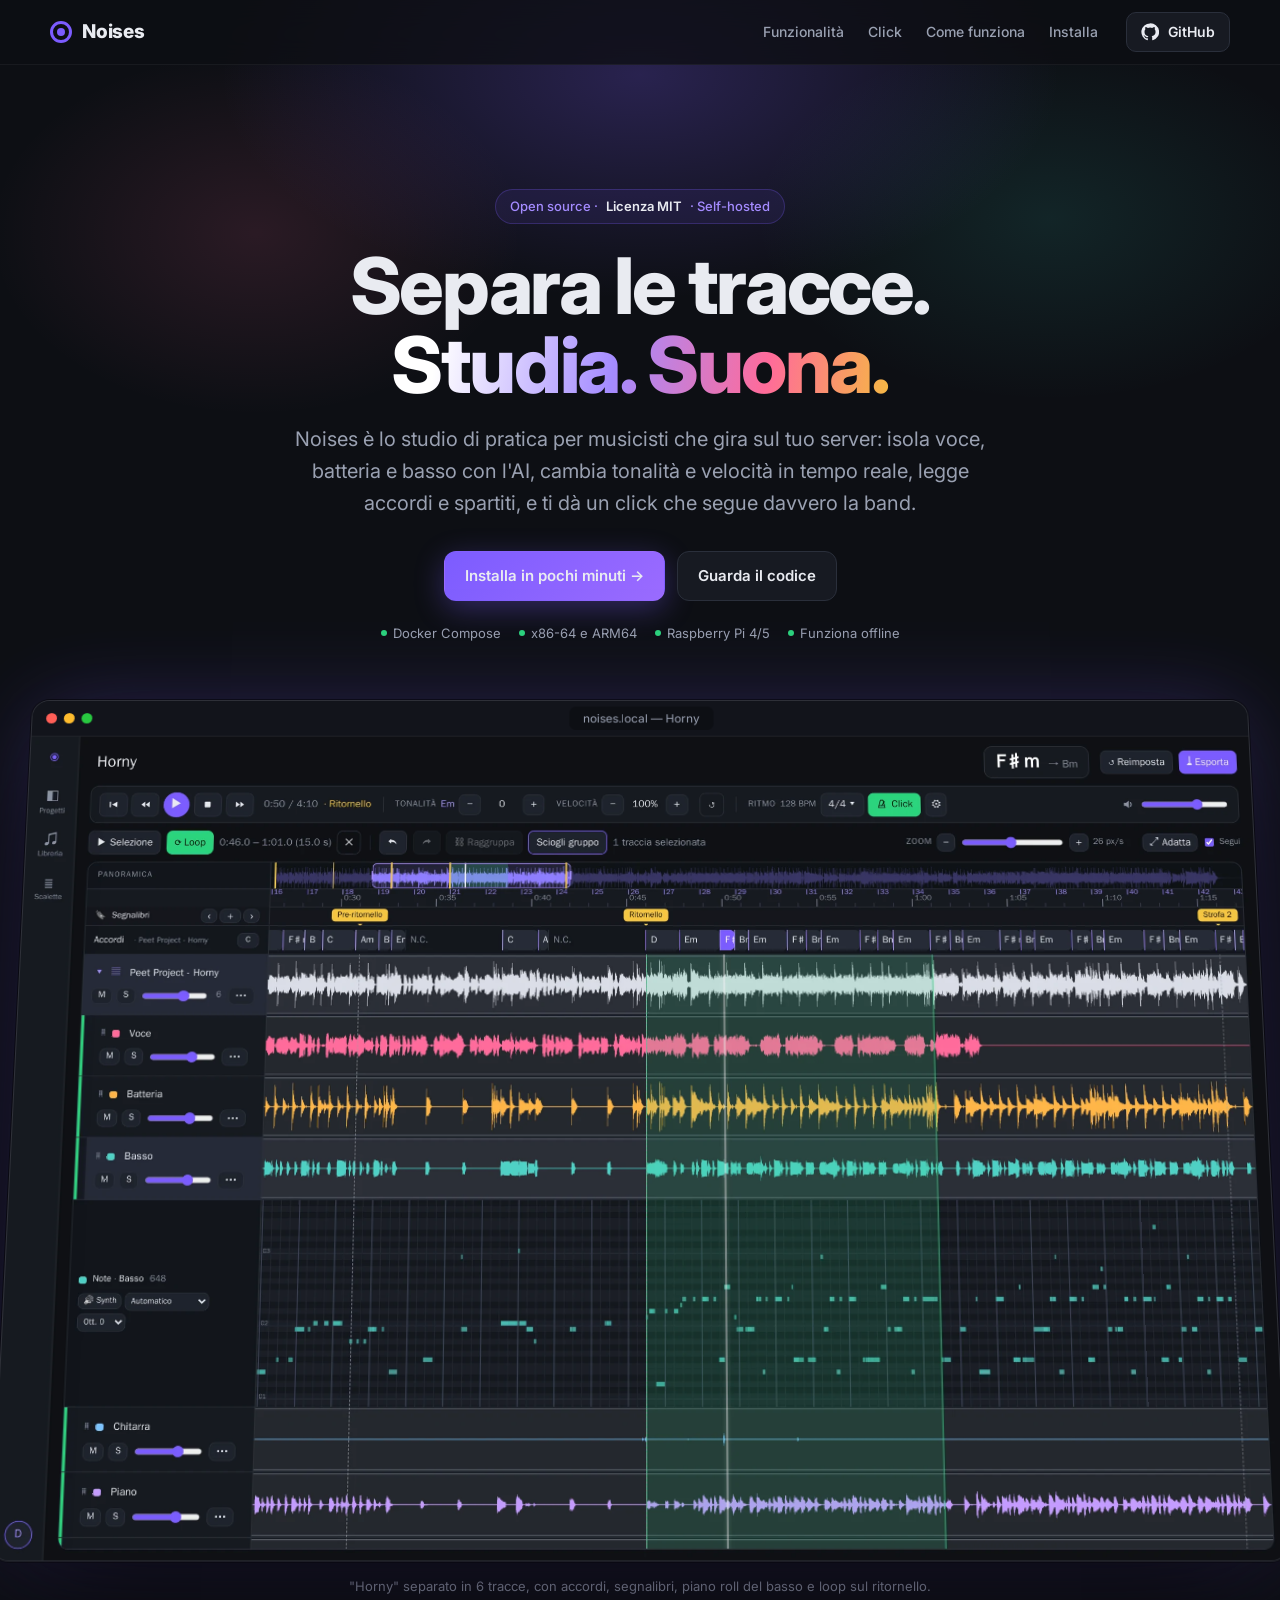
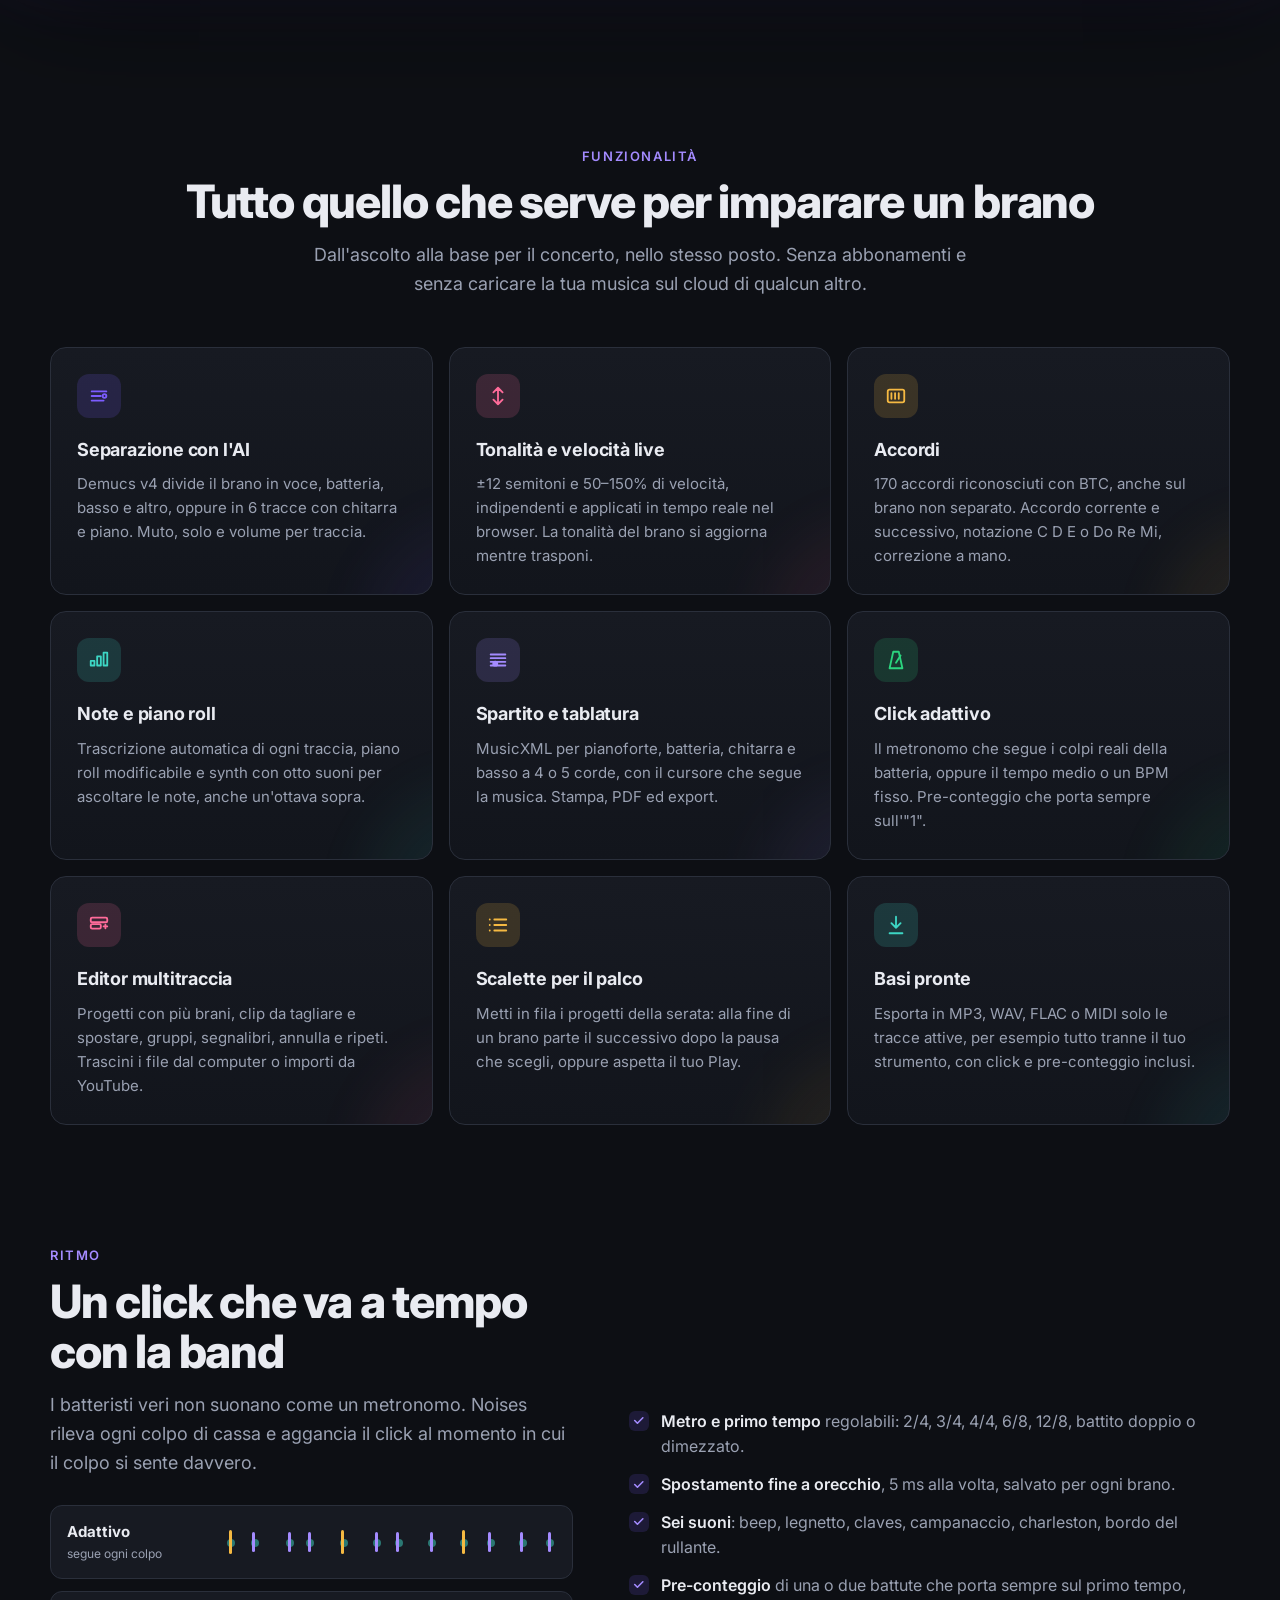
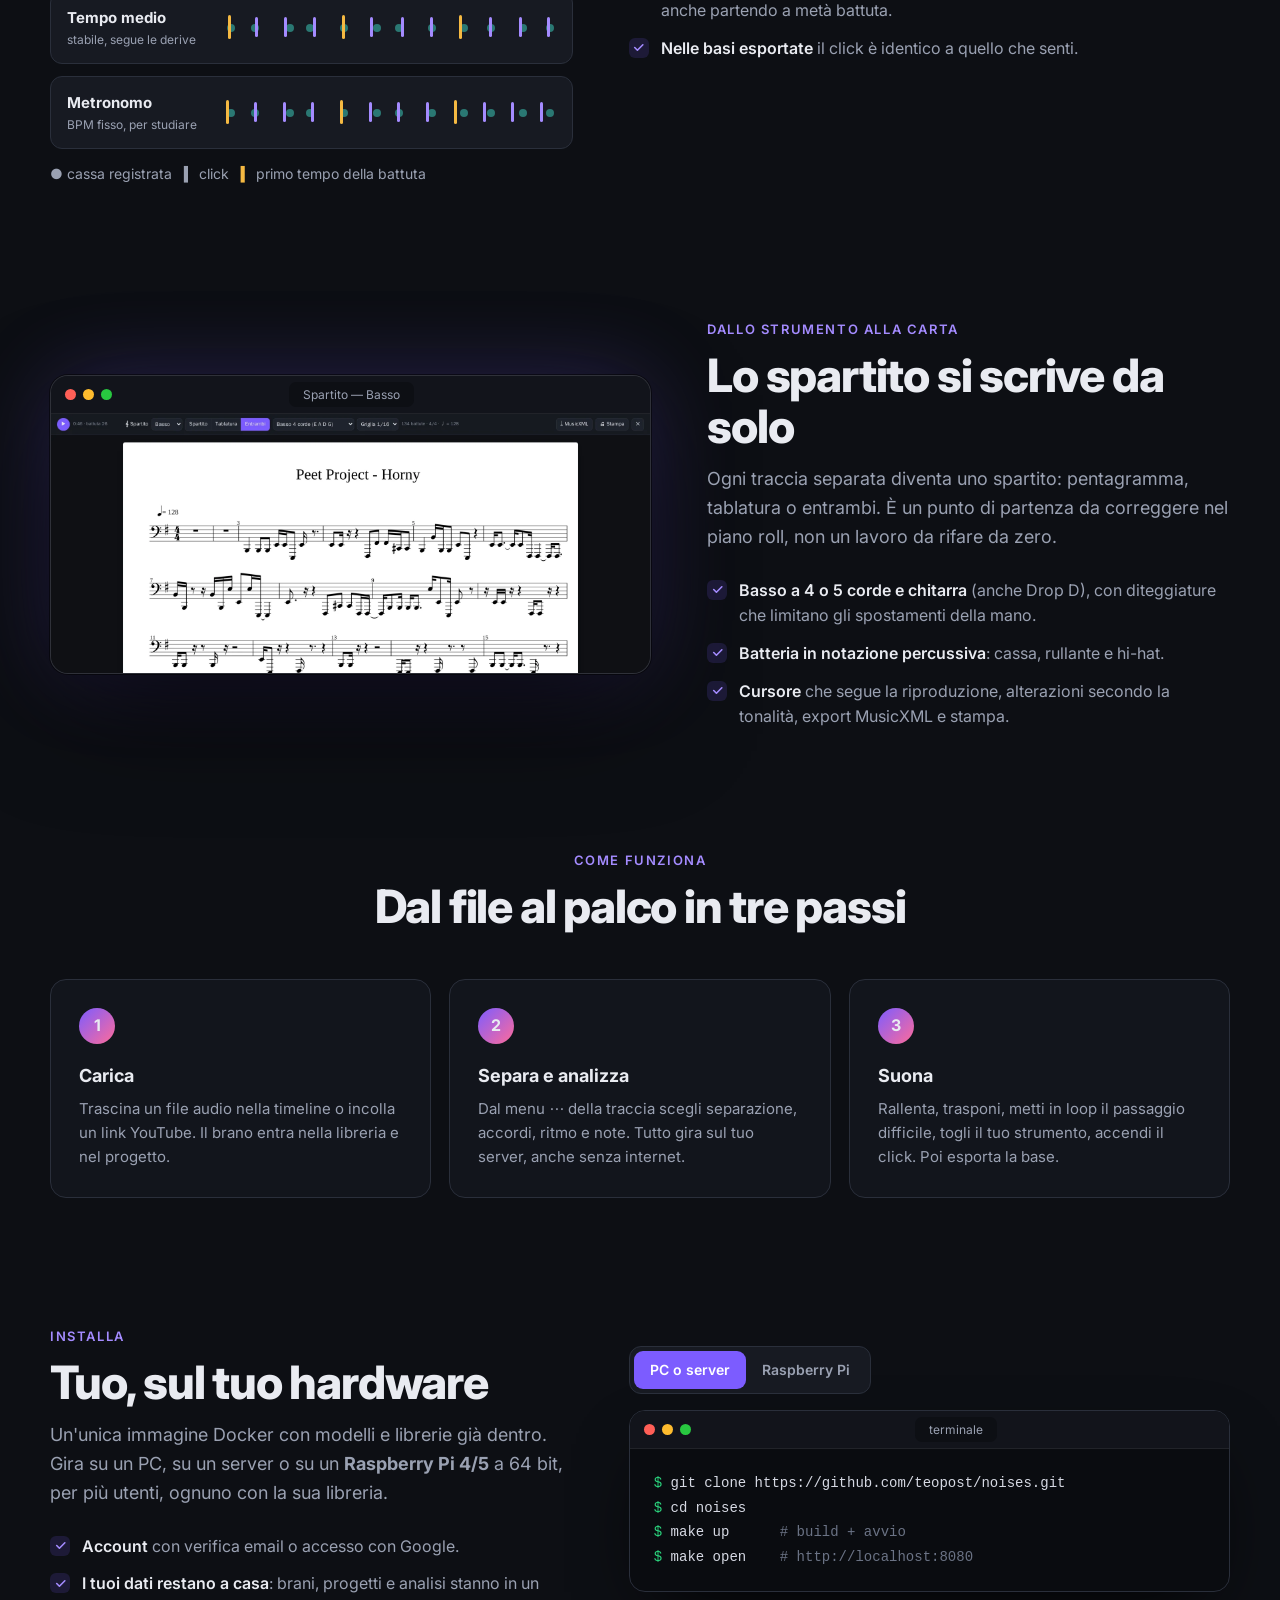
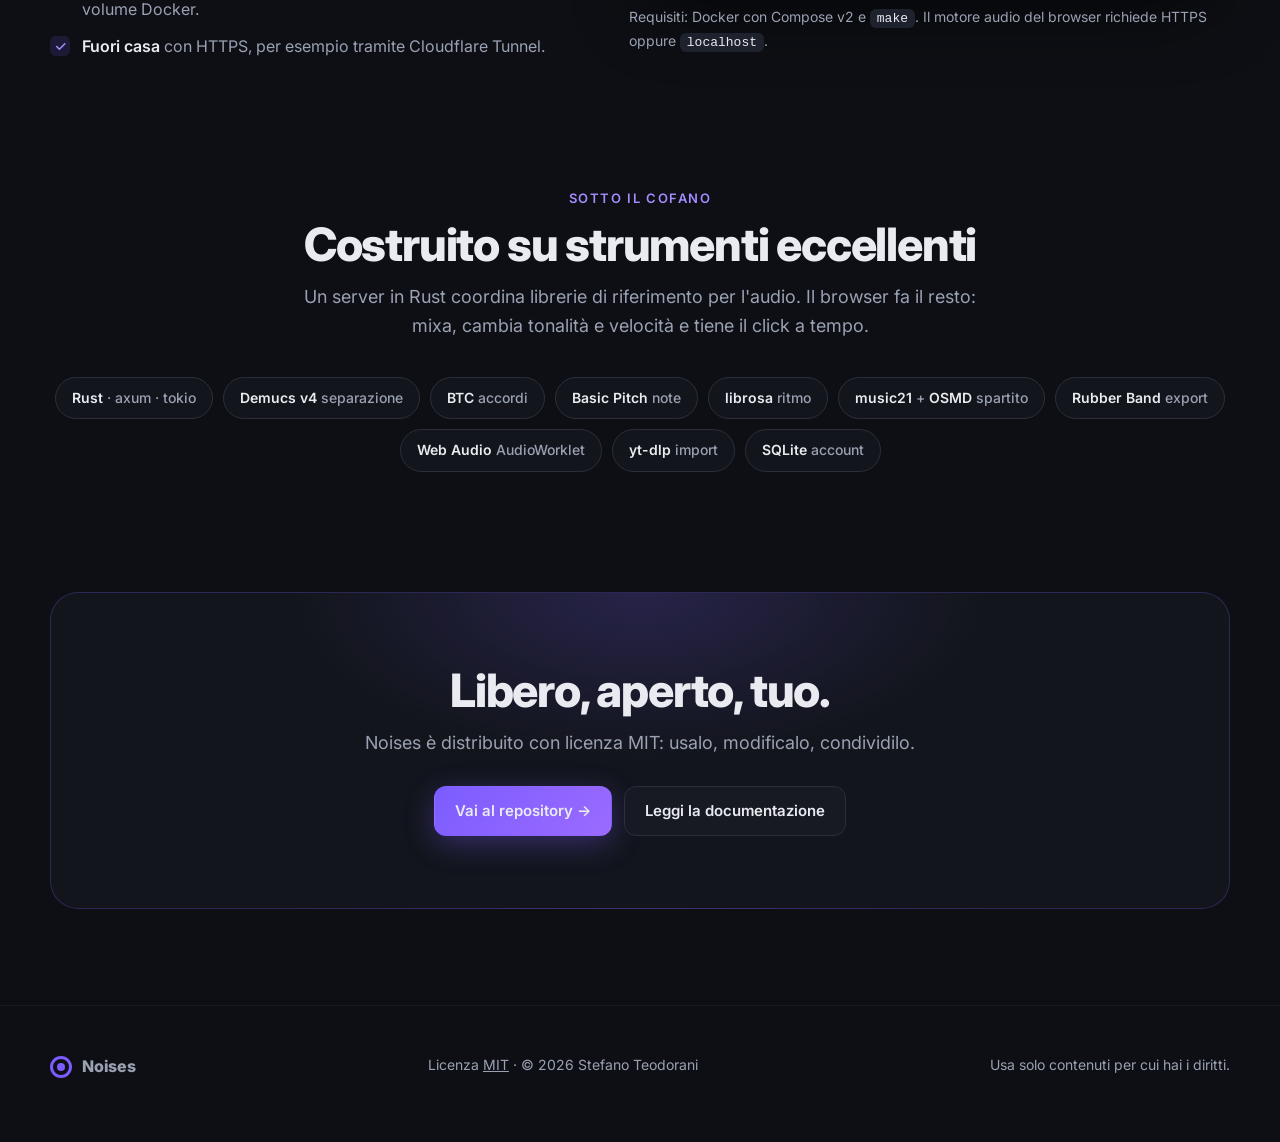
==== docs/index.html @ c7a24836 "Landing page su GitHub Pages e licenza MIT - docs/index.html: pagina di presentazione (screenshot di" ====
<!doctype html>
<html lang="it">
<head>
<meta charset="utf-8">
<meta name="viewport" content="width=device-width, initial-scale=1">
<title>Noises — separa le tracce, studia e suona</title>
<meta name="description" content="Noises è una web app open source e self-hosted per musicisti: separazione delle tracce con l'AI, tonalità e velocità in tempo reale, accordi, spartito, tablatura, click adattivo e basi. Licenza MIT.">
<meta property="og:type" content="website">
<meta property="og:title" content="Noises — separa le tracce, studia e suona">
<meta property="og:description" content="Separazione AI, accordi, spartito, click adattivo e basi. Self-hosted, open source (MIT), gira anche su Raspberry Pi.">
<meta property="og:image" content="https://teopost.github.io/noises/assets/og.jpg">
<meta property="og:url" content="https://teopost.github.io/noises/">
<meta name="twitter:card" content="summary_large_image">
<meta name="theme-color" content="#0d0f14">
<link rel="icon" href="data:image/svg+xml,%3Csvg xmlns='http://www.w3.org/2000/svg' viewBox='0 0 32 32'%3E%3Ccircle cx='16' cy='16' r='14' fill='none' stroke='%237c5cff' stroke-width='3'/%3E%3Ccircle cx='16' cy='16' r='7' fill='%237c5cff'/%3E%3C/svg%3E">
<link rel="preconnect" href="https://fonts.googleapis.com">
<link rel="preconnect" href="https://fonts.gstatic.com" crossorigin>
<link href="https://fonts.googleapis.com/css2?family=Inter:wght@400;500;600;700;800&display=swap" rel="stylesheet">
<style>
  :root {
    --bg: #0d0f14;
    --bg-2: #12151c;
    --panel: #171a22;
    --panel-2: #1e222c;
    --border: #2a2f3b;
    --text: #e9ebf1;
    --muted: #9aa1b2;
    --accent: #7c5cff;
    --accent-2: #a48bff;
    --pink: #ff6b9a;
    --amber: #f5b942;
    --teal: #3dd6c4;
    --green: #2bd47d;
    --radius: 16px;
    --max: 1180px;
  }
  * { box-sizing: border-box; }
  html { scroll-behavior: smooth; }
  body {
    margin: 0; background: var(--bg); color: var(--text);
    font: 16px/1.6 Inter, system-ui, -apple-system, "Segoe UI", Roboto, sans-serif;
    -webkit-font-smoothing: antialiased; overflow-x: hidden;
  }
  a { color: inherit; }
  img { max-width: 100%; height: auto; display: block; }
  .wrap { width: min(var(--max), 100% - 32px); margin: 0 auto; }
  @media (prefers-reduced-motion: reduce) { *, *::before, *::after { animation: none !important; transition: none !important; } html { scroll-behavior: auto; } }

  /* ---------- barra superiore ---------- */
  .nav {
    position: sticky; top: 0; z-index: 20; backdrop-filter: blur(14px); -webkit-backdrop-filter: blur(14px);
    background: color-mix(in srgb, var(--bg) 78%, transparent); border-bottom: 1px solid #ffffff0d;
  }
  .nav .wrap { display: flex; align-items: center; gap: 28px; height: 64px; }
  .brand { display: flex; align-items: center; gap: 10px; font-weight: 800; font-size: 19px; text-decoration: none; letter-spacing: -.2px; }
  .logo { width: 22px; height: 22px; border-radius: 50%; border: 3px solid var(--accent); display: grid; place-items: center; }
  .logo::after { content: ''; width: 8px; height: 8px; border-radius: 50%; background: var(--accent); }
  .nav-links { display: flex; gap: 24px; margin-left: auto; }
  .nav-links a { color: var(--muted); text-decoration: none; font-size: 14px; font-weight: 500; }
  .nav-links a:hover { color: var(--text); }
  .btn {
    display: inline-flex; align-items: center; gap: 9px; padding: 12px 20px; border-radius: 12px; font-weight: 600; font-size: 15px;
    text-decoration: none; border: 1px solid var(--border); background: var(--panel); color: var(--text); transition: transform .15s, border-color .15s, background .15s;
  }
  .btn:hover { transform: translateY(-1px); border-color: #3b4252; }
  .btn.primary { background: linear-gradient(135deg, var(--accent), #9b6bff); border-color: transparent; box-shadow: 0 8px 30px #7c5cff55; }
  .btn.primary:hover { box-shadow: 0 10px 36px #7c5cff77; }
  .btn.small { padding: 8px 14px; font-size: 14px; border-radius: 10px; }
  .btn svg { width: 18px; height: 18px; fill: currentColor; }
  @media (max-width: 760px) { .nav-links { display: none; } .nav .btn.small { margin-left: auto; } }

  /* ---------- hero ---------- */
  .hero { position: relative; padding: 84px 0 40px; text-align: center; isolation: isolate; }
  .hero::before {
    content: ''; position: absolute; inset: -120px 0 auto; height: 720px; z-index: -1;
    background:
      radial-gradient(600px 320px at 50% 18%, #7c5cff40, transparent 70%),
      radial-gradient(380px 260px at 20% 40%, #ff6b9a1f, transparent 70%),
      radial-gradient(420px 260px at 82% 38%, #3dd6c41c, transparent 70%);
  }
  .pill {
    display: inline-flex; align-items: center; gap: 8px; padding: 6px 14px; border-radius: 999px; font-size: 13px; font-weight: 500;
    color: var(--accent-2); background: #7c5cff17; border: 1px solid #7c5cff40;
  }
  .pill b { color: var(--text); font-weight: 600; }
  h1 {
    font-size: clamp(40px, 7vw, 78px); line-height: 1.02; letter-spacing: -2.4px; font-weight: 800; margin: 22px auto 18px; max-width: 900px;
  }
  .grad { background: linear-gradient(100deg, #fff 10%, var(--accent-2) 45%, var(--pink) 75%, var(--amber)); -webkit-background-clip: text; background-clip: text; color: transparent; }
  .lead { color: var(--muted); font-size: clamp(17px, 2.2vw, 20px); max-width: 720px; margin: 0 auto 32px; }
  .cta { display: flex; gap: 12px; justify-content: center; flex-wrap: wrap; }
  .meta { margin-top: 22px; display: flex; gap: 18px; justify-content: center; flex-wrap: wrap; color: var(--muted); font-size: 13px; }
  .meta span { display: inline-flex; align-items: center; gap: 6px; }
  .meta span::before { content: ''; width: 6px; height: 6px; border-radius: 50%; background: var(--green); }

  /* onde animate decorative */
  .bars { display: flex; justify-content: center; align-items: center; gap: 4px; height: 34px; margin: 0 auto 6px; }
  .bars i { width: 4px; border-radius: 3px; background: linear-gradient(var(--accent-2), var(--pink)); animation: eq 1.2s ease-in-out infinite; opacity: .85; }
  @keyframes eq { 0%, 100% { height: 6px; } 50% { height: 30px; } }

  /* ---------- screenshot ---------- */
  .shot { margin: 56px auto 0; width: min(1240px, 100% - 32px); perspective: 1800px; }
  .frame {
    border-radius: 18px; overflow: hidden; border: 1px solid #ffffff1a; background: var(--panel);
    box-shadow: 0 40px 120px -20px #000c, 0 0 0 1px #00000080, 0 0 90px -10px #7c5cff55;
    transform: rotateX(8deg) scale(.98); transform-origin: 50% 0; transition: transform .8s cubic-bezier(.2,.7,.2,1);
  }
  .frame.flat { transform: none; }
  @media (max-width: 760px) { .frame { transform: none; } .shot { margin-top: 40px; } }
  .frame-bar { display: flex; align-items: center; gap: 7px; height: 38px; padding: 0 14px; background: #12141b; border-bottom: 1px solid #ffffff10; }
  .frame-bar i { width: 11px; height: 11px; border-radius: 50%; background: #3a3f4c; }
  .frame-bar i:nth-child(1) { background: #ff5f57; } .frame-bar i:nth-child(2) { background: #febc2e; } .frame-bar i:nth-child(3) { background: #28c840; }
  .frame-bar span { margin: 0 auto; font-size: 12px; color: var(--muted); background: #0d0f14; padding: 3px 14px; border-radius: 7px; transform: translateX(-26px); }
  .caption { text-align: center; color: var(--muted); font-size: 13px; margin-top: 16px; }

  /* ---------- sezioni ---------- */
  section { padding: 96px 0; }
  .kicker { color: var(--accent-2); font-weight: 600; font-size: 13px; letter-spacing: 1.6px; text-transform: uppercase; }
  h2 { font-size: clamp(30px, 4.4vw, 46px); line-height: 1.1; letter-spacing: -1.2px; margin: 10px 0 14px; font-weight: 800; }
  .sub { color: var(--muted); font-size: 18px; max-width: 680px; margin: 0; }
  .center { text-align: center; } .center .sub { margin: 0 auto; }

  .grid { display: grid; grid-template-columns: repeat(3, 1fr); gap: 16px; margin-top: 48px; }
  @media (max-width: 980px) { .grid { grid-template-columns: repeat(2, 1fr); } }
  @media (max-width: 620px) { .grid { grid-template-columns: 1fr; } }
  .card {
    position: relative; padding: 26px; border-radius: var(--radius); background: linear-gradient(180deg, var(--panel), var(--bg-2));
    border: 1px solid var(--border); overflow: hidden; transition: border-color .2s, transform .2s;
  }
  .card:hover { border-color: #7c5cff66; transform: translateY(-2px); }
  .card::after { content: ''; position: absolute; inset: auto -40% -60% auto; width: 220px; height: 220px; border-radius: 50%; background: var(--glow, #7c5cff); opacity: .07; filter: blur(30px); }
  .ico { width: 44px; height: 44px; border-radius: 12px; display: grid; place-items: center; margin-bottom: 18px; background: color-mix(in srgb, var(--glow, #7c5cff) 16%, transparent); color: var(--glow, var(--accent-2)); }
  .ico svg { width: 22px; height: 22px; fill: none; stroke: currentColor; stroke-width: 2; stroke-linecap: round; stroke-linejoin: round; }
  .card h3 { margin: 0 0 8px; font-size: 18px; letter-spacing: -.2px; }
  .card p { margin: 0; color: var(--muted); font-size: 15px; }

  /* blocchi affiancati */
  .split { display: grid; grid-template-columns: 1fr 1.15fr; gap: 56px; align-items: center; }
  .split.rev { grid-template-columns: 1.15fr 1fr; }
  .split.rev .media { order: -1; }
  @media (max-width: 900px) { .split, .split.rev { grid-template-columns: 1fr; gap: 32px; } .split.rev .media { order: 0; } }
  .split > *, .grid > *, .steps > * { min-width: 0; } /* il terminale scorre al suo interno, non allarga la pagina */
  @media (max-width: 520px) { .frame-bar span { display: none; } }
  .ticks { list-style: none; padding: 0; margin: 26px 0 0; display: grid; gap: 12px; }
  .ticks li { display: flex; gap: 12px; color: var(--muted); }
  .ticks li::before { content: ''; flex: none; width: 20px; height: 20px; margin-top: 2px; border-radius: 6px; background: #7c5cff26 url("data:image/svg+xml,%3Csvg xmlns='http://www.w3.org/2000/svg' viewBox='0 0 24 24' fill='none' stroke='%23a48bff' stroke-width='3' stroke-linecap='round' stroke-linejoin='round'%3E%3Cpath d='M5 12l5 5L20 7'/%3E%3C/svg%3E") center/13px no-repeat; }
  .ticks b { color: var(--text); font-weight: 600; }
  .media .frame { transform: none; }

  /* demo del click */
  .click-modes { display: grid; gap: 12px; margin-top: 28px; }
  .mode { display: grid; grid-template-columns: 130px 1fr; align-items: center; gap: 16px; padding: 14px 16px; border-radius: 12px; background: var(--panel); border: 1px solid var(--border); }
  .mode strong { font-size: 15px; }
  .mode small { display: block; color: var(--muted); font-size: 12px; font-weight: 400; }
  .ticks-row { position: relative; height: 26px; }
  .ticks-row i { position: absolute; top: 3px; width: 3px; height: 20px; border-radius: 2px; background: var(--accent-2); }
  .ticks-row i.acc { background: var(--amber); height: 24px; top: 1px; }
  .ticks-row .kick { position: absolute; top: 10px; width: 8px; height: 8px; border-radius: 50%; background: var(--teal); opacity: .5; transform: translateX(-3px); }
  @media (max-width: 520px) { .mode { grid-template-columns: 1fr; } }

  /* passi */
  .steps { display: grid; grid-template-columns: repeat(3, 1fr); gap: 18px; margin-top: 48px; counter-reset: s; }
  @media (max-width: 860px) { .steps { grid-template-columns: 1fr; } }
  .step { padding: 28px; border-radius: var(--radius); border: 1px solid var(--border); background: var(--bg-2); }
  .step::before { counter-increment: s; content: counter(s); display: grid; place-items: center; width: 36px; height: 36px; border-radius: 50%; font-weight: 700; background: linear-gradient(135deg, var(--accent), var(--pink)); margin-bottom: 18px; }
  .step h3 { margin: 0 0 6px; font-size: 18px; }
  .step p { margin: 0; color: var(--muted); font-size: 15px; }

  /* codice */
  .term { border-radius: var(--radius); overflow: hidden; border: 1px solid var(--border); background: #0a0c10; box-shadow: 0 30px 80px -30px #000; }
  .term .frame-bar span { transform: none; }
  pre { margin: 0; padding: 22px 24px; overflow-x: auto; font: 14px/1.75 "JetBrains Mono", ui-monospace, SFMono-Regular, Menlo, Consolas, monospace; color: #d6d9e3; }
  pre .c { color: #6b7385; } pre .p { color: var(--green); user-select: none; } pre .k { color: var(--accent-2); }
  .tabs { display: inline-flex; padding: 4px; border-radius: 12px; background: var(--panel); border: 1px solid var(--border); margin: 28px 0 16px; }
  .tabs button { font: inherit; font-size: 14px; font-weight: 600; color: var(--muted); background: none; border: 0; padding: 8px 16px; border-radius: 9px; cursor: pointer; }
  .tabs button.on { background: var(--accent); color: #fff; }
  .panel-hidden { display: none; }
  .note { color: var(--muted); font-size: 14px; margin-top: 14px; }
  .note code, .sub code { background: var(--panel-2); padding: 2px 7px; border-radius: 6px; font-size: 13px; color: var(--text); }

  /* tecnologie */
  .stack { display: flex; flex-wrap: wrap; justify-content: center; gap: 10px; margin-top: 36px; }
  .stack span { padding: 9px 16px; border-radius: 999px; border: 1px solid var(--border); background: var(--bg-2); color: var(--muted); font-size: 14px; font-weight: 500; }
  .stack span b { color: var(--text); font-weight: 600; }

  /* invito finale */
  .final { text-align: center; padding: 72px 28px; border-radius: 28px; border: 1px solid #7c5cff40; position: relative; overflow: hidden;
    background: radial-gradient(500px 240px at 50% 0%, #7c5cff33, transparent 70%), var(--bg-2); }
  .final h2 { margin-top: 0; }
  .final .cta { margin-top: 28px; }

  footer { padding: 48px 0 64px; color: var(--muted); font-size: 14px; border-top: 1px solid #ffffff0d; margin-top: 96px; }
  footer .wrap { display: flex; gap: 24px; justify-content: space-between; flex-wrap: wrap; }
  footer a { color: var(--muted); }
  footer a:hover { color: var(--text); }

  /* comparsa allo scorrimento */
  .reveal { opacity: 0; transform: translateY(18px); transition: opacity .7s ease, transform .7s ease; }
  .reveal.in { opacity: 1; transform: none; }
</style>
</head>
<body>

<nav class="nav">
  <div class="wrap">
    <a class="brand" href="#"><span class="logo"></span>Noises</a>
    <div class="nav-links">
      <a href="#funzionalita">Funzionalità</a>
      <a href="#click">Click</a>
      <a href="#come-funziona">Come funziona</a>
      <a href="#installa">Installa</a>
    </div>
    <a class="btn small" href="https://github.com/teopost/noises">
      <svg viewBox="0 0 24 24"><path d="M12 .5a11.5 11.5 0 0 0-3.64 22.41c.58.1.79-.25.79-.56v-2c-3.2.7-3.88-1.37-3.88-1.37-.53-1.33-1.28-1.69-1.28-1.69-1.05-.71.08-.7.08-.7 1.15.08 1.76 1.19 1.76 1.19 1.03 1.76 2.7 1.25 3.36.96.1-.75.4-1.25.73-1.54-2.55-.29-5.24-1.28-5.24-5.69 0-1.26.45-2.29 1.19-3.1-.12-.29-.52-1.46.11-3.05 0 0 .97-.31 3.17 1.18a11 11 0 0 1 5.78 0c2.2-1.49 3.17-1.18 3.17-1.18.63 1.59.23 2.76.11 3.05.74.81 1.19 1.84 1.19 3.1 0 4.42-2.7 5.39-5.26 5.68.41.36.78 1.06.78 2.14v3.17c0 .31.21.67.8.56A11.5 11.5 0 0 0 12 .5z"/></svg>
      GitHub
    </a>
  </div>
</nav>

<header class="hero">
  <div class="wrap">
    <div class="bars" aria-hidden="true"></div>
    <span class="pill">Open source · <b>Licenza MIT</b> · Self-hosted</span>
    <h1>Separa le tracce.<br><span class="grad">Studia. Suona.</span></h1>
    <p class="lead">Noises è lo studio di pratica per musicisti che gira sul tuo server: isola voce, batteria e basso con l'AI, cambia tonalità e velocità in tempo reale, legge accordi e spartiti, e ti dà un click che segue davvero la band.</p>
    <div class="cta">
      <a class="btn primary" href="#installa">Installa in pochi minuti →</a>
      <a class="btn" href="https://github.com/teopost/noises">Guarda il codice</a>
    </div>
    <div class="meta"><span>Docker Compose</span><span>x86-64 e ARM64</span><span>Raspberry Pi 4/5</span><span>Funziona offline</span></div>
  </div>
  <div class="shot">
    <div class="frame" id="hero-frame">
      <div class="frame-bar"><i></i><i></i><i></i><span>noises.local — Horny</span></div>
      <img src="assets/hero.webp" width="2400" height="1590" alt="Editor di Noises con il brano Horny separato in sei tracce: voce, batteria, basso con piano roll delle note, chitarra, piano; corsia degli accordi, segnalibri, loop sul ritornello e click attivo.">
    </div>
    <p class="caption">"Horny" separato in 6 tracce, con accordi, segnalibri, piano roll del basso e loop sul ritornello.</p>
  </div>
</header>

<section id="funzionalita">
  <div class="wrap">
    <div class="center reveal">
      <div class="kicker">Funzionalità</div>
      <h2>Tutto quello che serve per imparare un brano</h2>
      <p class="sub">Dall'ascolto alla base per il concerto, nello stesso posto. Senza abbonamenti e senza caricare la tua musica sul cloud di qualcun altro.</p>
    </div>
    <div class="grid">
      <article class="card reveal" style="--glow:#7c5cff">
        <div class="ico"><svg viewBox="0 0 24 24"><path d="M4 7h16M4 12h10M4 17h13"/><circle cx="18" cy="12" r="2"/></svg></div>
        <h3>Separazione con l'AI</h3>
        <p>Demucs v4 divide il brano in voce, batteria, basso e altro, oppure in 6 tracce con chitarra e piano. Muto, solo e volume per traccia.</p>
      </article>
      <article class="card reveal" style="--glow:#ff6b9a">
        <div class="ico"><svg viewBox="0 0 24 24"><path d="M12 3v18M7 8l5-5 5 5M7 16l5 5 5-5"/></svg></div>
        <h3>Tonalità e velocità live</h3>
        <p>±12 semitoni e 50–150% di velocità, indipendenti e applicati in tempo reale nel browser. La tonalità del brano si aggiorna mentre trasponi.</p>
      </article>
      <article class="card reveal" style="--glow:#f5b942">
        <div class="ico"><svg viewBox="0 0 24 24"><rect x="3" y="5" width="18" height="14" rx="2"/><path d="M7 9v6M11 9v6M15 9v6"/></svg></div>
        <h3>Accordi</h3>
        <p>170 accordi riconosciuti con BTC, anche sul brano non separato. Accordo corrente e successivo, notazione C D E o Do Re Mi, correzione a mano.</p>
      </article>
      <article class="card reveal" style="--glow:#3dd6c4">
        <div class="ico"><svg viewBox="0 0 24 24"><path d="M3 18h4v-5H3zM10 18h4V8h-4zM17 18h4V4h-4z"/></svg></div>
        <h3>Note e piano roll</h3>
        <p>Trascrizione automatica di ogni traccia, piano roll modificabile e synth con otto suoni per ascoltare le note, anche un'ottava sopra.</p>
      </article>
      <article class="card reveal" style="--glow:#a48bff">
        <div class="ico"><svg viewBox="0 0 24 24"><path d="M4 6h16M4 10h16M4 14h16M4 18h16"/><circle cx="9" cy="16" r="2.2" fill="currentColor"/></svg></div>
        <h3>Spartito e tablatura</h3>
        <p>MusicXML per pianoforte, batteria, chitarra e basso a 4 o 5 corde, con il cursore che segue la musica. Stampa, PDF ed export.</p>
      </article>
      <article class="card reveal" style="--glow:#2bd47d">
        <div class="ico"><svg viewBox="0 0 24 24"><path d="M9 3h6l4 18H5z"/><path d="M12 15l5-8"/></svg></div>
        <h3>Click adattivo</h3>
        <p>Il metronomo che segue i colpi reali della batteria, oppure il tempo medio o un BPM fisso. Pre-conteggio che porta sempre sull'"1".</p>
      </article>
      <article class="card reveal" style="--glow:#ff6b9a">
        <div class="ico"><svg viewBox="0 0 24 24"><rect x="3" y="4" width="18" height="5" rx="1.5"/><rect x="3" y="11" width="11" height="5" rx="1.5"/><path d="M17 13.5h4M19 11.5v4"/></svg></div>
        <h3>Editor multitraccia</h3>
        <p>Progetti con più brani, clip da tagliare e spostare, gruppi, segnalibri, annulla e ripeti. Trascini i file dal computer o importi da YouTube.</p>
      </article>
      <article class="card reveal" style="--glow:#f5b942">
        <div class="ico"><svg viewBox="0 0 24 24"><path d="M8 6h13M8 12h13M8 18h13"/><path d="M3 6h.01M3 12h.01M3 18h.01"/></svg></div>
        <h3>Scalette per il palco</h3>
        <p>Metti in fila i progetti della serata: alla fine di un brano parte il successivo dopo la pausa che scegli, oppure aspetta il tuo Play.</p>
      </article>
      <article class="card reveal" style="--glow:#3dd6c4">
        <div class="ico"><svg viewBox="0 0 24 24"><path d="M12 3v12M7 10l5 5 5-5M5 21h14"/></svg></div>
        <h3>Basi pronte</h3>
        <p>Esporta in MP3, WAV, FLAC o MIDI solo le tracce attive, per esempio tutto tranne il tuo strumento, con click e pre-conteggio inclusi.</p>
      </article>
    </div>
  </div>
</section>

<section id="click" style="padding-top: 24px">
  <div class="wrap split">
    <div class="reveal">
      <div class="kicker">Ritmo</div>
      <h2>Un click che va a tempo con la band</h2>
      <p class="sub">I batteristi veri non suonano come un metronomo. Noises rileva ogni colpo di cassa e aggancia il click al momento in cui il colpo si sente davvero.</p>
      <div class="click-modes" id="click-demo" aria-hidden="true">
        <div class="mode"><strong>Adattivo<small>segue ogni colpo</small></strong><div class="ticks-row" data-mode="adapt"></div></div>
        <div class="mode"><strong>Tempo medio<small>stabile, segue le derive</small></strong><div class="ticks-row" data-mode="smooth"></div></div>
        <div class="mode"><strong>Metronomo<small>BPM fisso, per studiare</small></strong><div class="ticks-row" data-mode="fixed"></div></div>
      </div>
      <p class="note">● cassa registrata &nbsp; ▍ click &nbsp; <span style="color:var(--amber)">▍</span> primo tempo della battuta</p>
    </div>
    <div class="reveal">
      <ul class="ticks">
        <li><span><b>Metro e primo tempo</b> regolabili: 2/4, 3/4, 4/4, 6/8, 12/8, battito doppio o dimezzato.</span></li>
        <li><span><b>Spostamento fine a orecchio</b>, 5 ms alla volta, salvato per ogni brano.</span></li>
        <li><span><b>Sei suoni</b>: beep, legnetto, claves, campanaccio, charleston, bordo del rullante.</span></li>
        <li><span><b>Pre-conteggio</b> di una o due battute che porta sempre sul primo tempo, anche partendo a metà battuta.</span></li>
        <li><span><b>Nelle basi esportate</b> il click è identico a quello che senti.</span></li>
      </ul>
    </div>
  </div>
</section>

<section style="padding-top: 24px">
  <div class="wrap split rev">
    <div class="reveal">
      <div class="kicker">Dallo strumento alla carta</div>
      <h2>Lo spartito si scrive da solo</h2>
      <p class="sub">Ogni traccia separata diventa uno spartito: pentagramma, tablatura o entrambi. È un punto di partenza da correggere nel piano roll, non un lavoro da rifare da zero.</p>
      <ul class="ticks">
        <li><span><b>Basso a 4 o 5 corde e chitarra</b> (anche Drop D), con diteggiature che limitano gli spostamenti della mano.</span></li>
        <li><span><b>Batteria in notazione percussiva</b>: cassa, rullante e hi-hat.</span></li>
        <li><span><b>Cursore</b> che segue la riproduzione, alterazioni secondo la tonalità, export MusicXML e stampa.</span></li>
      </ul>
    </div>
    <div class="media reveal">
      <div class="frame flat">
        <div class="frame-bar"><i></i><i></i><i></i><span>Spartito — Basso</span></div>
        <img src="assets/score.webp" width="1800" height="780" decoding="async" alt="Spartito del basso di Horny generato automaticamente, in chiave di basso a 128 BPM.">
      </div>
    </div>
  </div>
</section>

<section id="come-funziona" style="padding-top: 24px">
  <div class="wrap">
    <div class="center reveal">
      <div class="kicker">Come funziona</div>
      <h2>Dal file al palco in tre passi</h2>
    </div>
    <div class="steps">
      <div class="step reveal"><h3>Carica</h3><p>Trascina un file audio nella timeline o incolla un link YouTube. Il brano entra nella libreria e nel progetto.</p></div>
      <div class="step reveal"><h3>Separa e analizza</h3><p>Dal menu ⋯ della traccia scegli separazione, accordi, ritmo e note. Tutto gira sul tuo server, anche senza internet.</p></div>
      <div class="step reveal"><h3>Suona</h3><p>Rallenta, trasponi, metti in loop il passaggio difficile, togli il tuo strumento, accendi il click. Poi esporta la base.</p></div>
    </div>
  </div>
</section>

<section id="installa" style="padding-top: 24px">
  <div class="wrap split">
    <div class="reveal">
      <div class="kicker">Installa</div>
      <h2>Tuo, sul tuo hardware</h2>
      <p class="sub">Un'unica immagine Docker con modelli e librerie già dentro. Gira su un PC, su un server o su un <b>Raspberry Pi 4/5</b> a 64 bit, per più utenti, ognuno con la sua libreria.</p>
      <ul class="ticks">
        <li><span><b>Account</b> con verifica email o accesso con Google.</span></li>
        <li><span><b>I tuoi dati restano a casa</b>: brani, progetti e analisi stanno in un volume Docker.</span></li>
        <li><span><b>Fuori casa</b> con HTTPS, per esempio tramite Cloudflare Tunnel.</span></li>
      </ul>
    </div>
    <div class="reveal">
      <div class="tabs" role="tablist">
        <button class="on" data-tab="pc" role="tab" aria-selected="true">PC o server</button>
        <button data-tab="pi" role="tab" aria-selected="false">Raspberry Pi</button>
      </div>
      <div class="term" data-panel="pc">
        <div class="frame-bar"><i></i><i></i><i></i><span>terminale</span></div>
<pre><span class="p">$ </span>git clone https://github.com/teopost/noises.git
<span class="p">$ </span>cd noises
<span class="p">$ </span>make up      <span class="c"># build + avvio</span>
<span class="p">$ </span>make open    <span class="c"># http://localhost:8080</span></pre>
      </div>
      <div class="term panel-hidden" data-panel="pi">
        <div class="frame-bar"><i></i><i></i><i></i><span>raspberrypi</span></div>
<pre><span class="p">$ </span>git clone https://github.com/teopost/noises.git
<span class="p">$ </span>cd noises &amp;&amp; cp .env.example .env
<span class="c"># in .env: immagine pronta della CI</span>
<span class="k">NOISES_IMAGE</span>=ghcr.io/teopost/noises:latest
<span class="p">$ </span>make pull    <span class="c"># scarica e avvia, niente build</span></pre>
      </div>
      <p class="note">Requisiti: Docker con Compose v2 e <code>make</code>. Il motore audio del browser richiede HTTPS oppure <code>localhost</code>.</p>
    </div>
  </div>
</section>

<section style="padding-top: 24px">
  <div class="wrap center reveal">
    <div class="kicker">Sotto il cofano</div>
    <h2>Costruito su strumenti eccellenti</h2>
    <p class="sub">Un server in Rust coordina librerie di riferimento per l'audio. Il browser fa il resto: mixa, cambia tonalità e velocità e tiene il click a tempo.</p>
    <div class="stack">
      <span><b>Rust</b> · axum · tokio</span><span><b>Demucs v4</b> separazione</span><span><b>BTC</b> accordi</span>
      <span><b>Basic Pitch</b> note</span><span><b>librosa</b> ritmo</span><span><b>music21</b> + <b>OSMD</b> spartito</span>
      <span><b>Rubber Band</b> export</span><span><b>Web Audio</b> AudioWorklet</span><span><b>yt-dlp</b> import</span><span><b>SQLite</b> account</span>
    </div>
  </div>
</section>

<section style="padding-top: 24px; padding-bottom: 0">
  <div class="wrap">
    <div class="final reveal">
      <h2>Libero, aperto, tuo.</h2>
      <p class="sub" style="margin: 0 auto">Noises è distribuito con licenza MIT: usalo, modificalo, condividilo.</p>
      <div class="cta">
        <a class="btn primary" href="https://github.com/teopost/noises">Vai al repository →</a>
        <a class="btn" href="https://github.com/teopost/noises/blob/main/README.md">Leggi la documentazione</a>
      </div>
    </div>
  </div>
</section>

<footer>
  <div class="wrap">
    <div><a class="brand" href="#" style="font-size:16px"><span class="logo"></span>Noises</a></div>
    <div>Licenza <a href="https://github.com/teopost/noises/blob/main/LICENSE.md">MIT</a> · © 2026 Stefano Teodorani</div>
    <div>Usa solo contenuti per cui hai i diritti.</div>
  </div>
</footer>

<script>
  // onde decorative nell'intestazione
  const bars = document.querySelector('.bars');
  for (let i = 0; i < 28; i++) {
    const b = document.createElement('i');
    b.style.animationDelay = `${(Math.sin(i * 1.7) * 0.5 + 0.5) * -1.2}s`;
    b.style.animationDuration = `${0.9 + ((i * 37) % 7) / 10}s`;
    bars.appendChild(b);
  }

  // lo screenshot si "raddrizza" scorrendo
  const frame = document.getElementById('hero-frame');
  const flat = () => frame.classList.toggle('flat', window.scrollY > 60);
  addEventListener('scroll', flat, { passive: true }); flat();

  // comparsa delle sezioni
  const io = 'IntersectionObserver' in window ? new IntersectionObserver((es) => es.forEach((e) => {
    if (e.isIntersecting) { e.target.classList.add('in'); io.unobserve(e.target); }
  }), { rootMargin: '0px 0px -8% 0px' }) : null;
  document.querySelectorAll('.reveal').forEach((el) => (io ? io.observe(el) : el.classList.add('in')));

  // demo del click: casse "umane" (leggermente irregolari) e le tre modalità
  const N = 12, beat = 100 / N;
  const kicks = Array.from({ length: N }, (_, i) => beat * (i + 0.5) + [0.9, -0.6, 1.4, -1.1, 0.4, 1.8, -0.3, 1.2, 2.1, 1.5, 2.6, 2.2][i]);
  const drift = (i) => (kicks.slice(Math.max(0, i - 2), i + 3).reduce((a, k, j, arr) => a + k - beat * (Math.max(0, i - 2) + j + 0.5), 0)
    / kicks.slice(Math.max(0, i - 2), i + 3).length);
  document.querySelectorAll('.ticks-row').forEach((row) => {
    const mode = row.dataset.mode;
    kicks.forEach((k) => { const d = document.createElement('span'); d.className = 'kick'; d.style.left = `${k}%`; row.appendChild(d); });
    for (let i = 0; i < N; i++) {
      const x = mode === 'adapt' ? kicks[i] : mode === 'smooth' ? beat * (i + 0.5) + drift(i) : beat * (i + 0.5);
      const t = document.createElement('i');
      if (i % 4 === 0) t.className = 'acc';
      t.style.left = `calc(${x}% - 1.5px)`;
      row.appendChild(t);
    }
  });

  // schede di installazione
  document.querySelectorAll('.tabs button').forEach((b) => b.addEventListener('click', () => {
    document.querySelectorAll('.tabs button').forEach((x) => { x.classList.toggle('on', x === b); x.setAttribute('aria-selected', x === b); });
    document.querySelectorAll('[data-panel]').forEach((p) => p.classList.toggle('panel-hidden', p.dataset.panel !== b.dataset.tab));
  }));
</script>
</body>
</html>
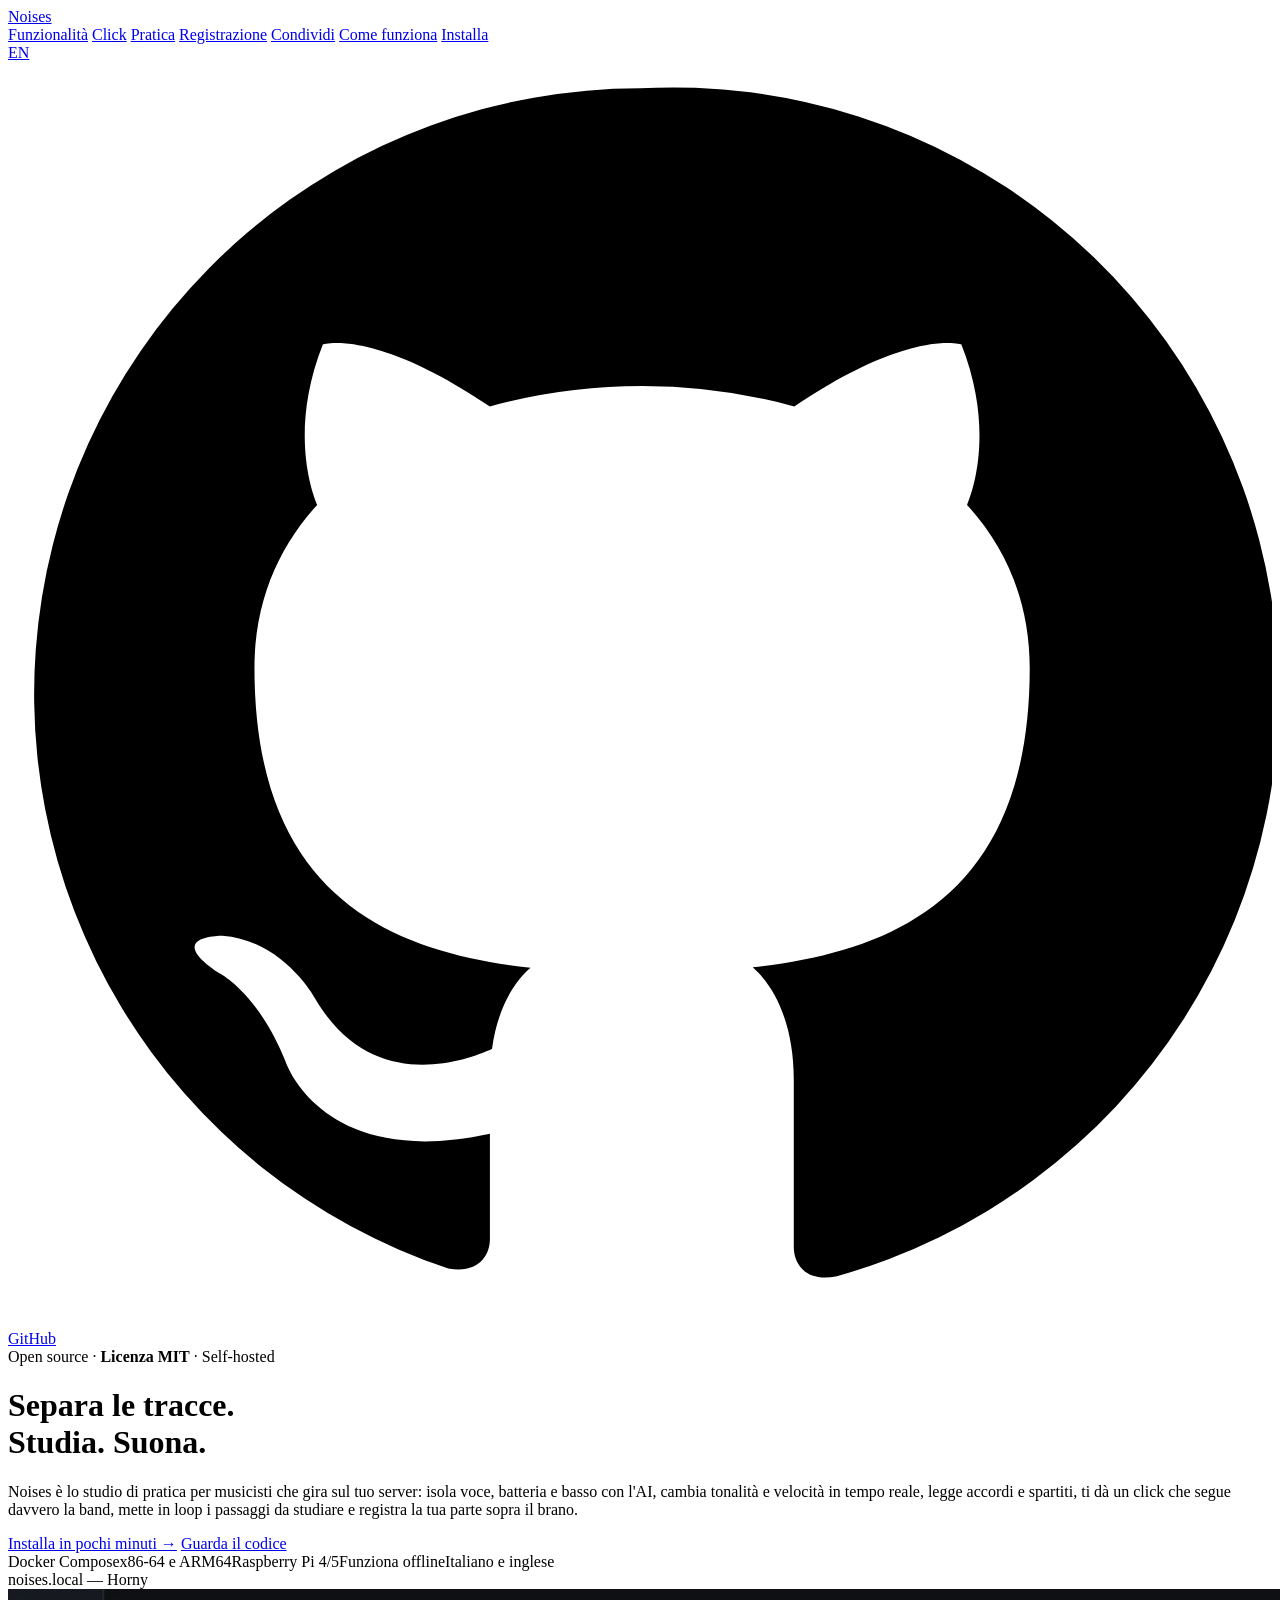
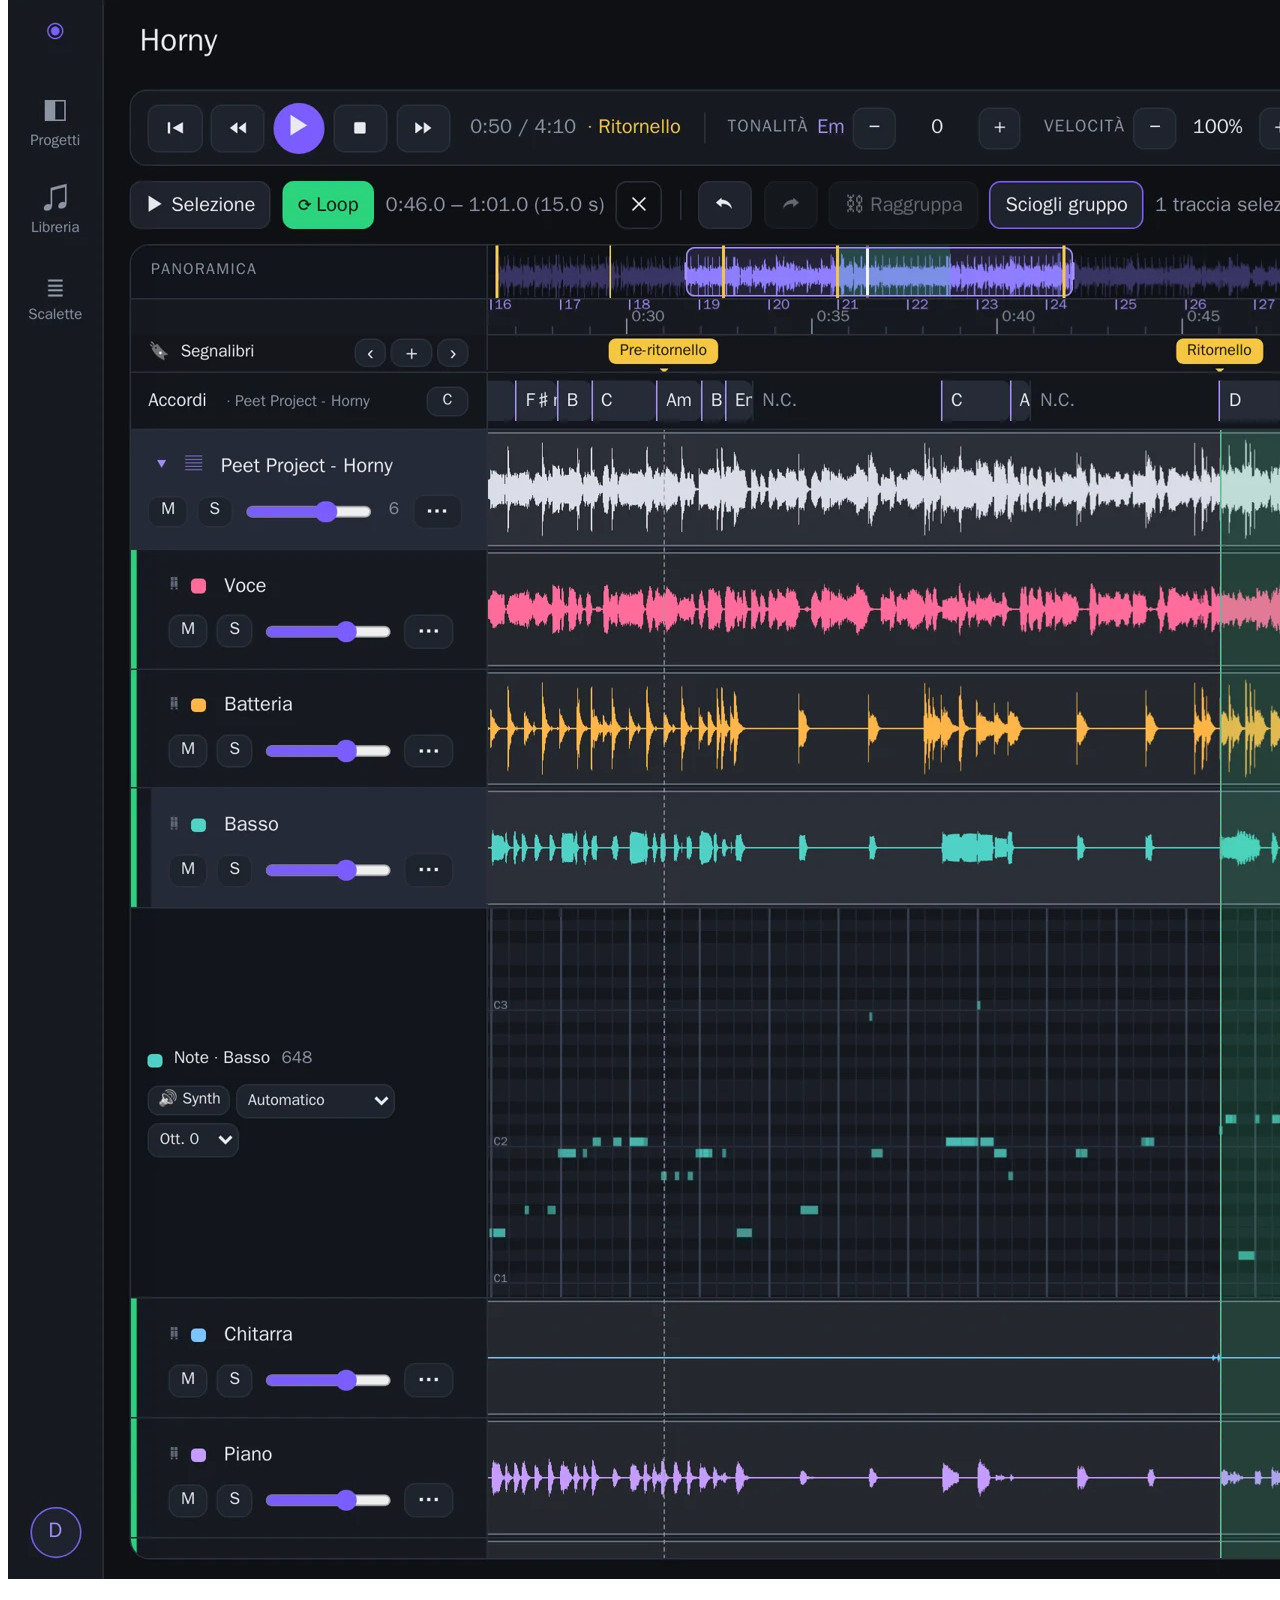
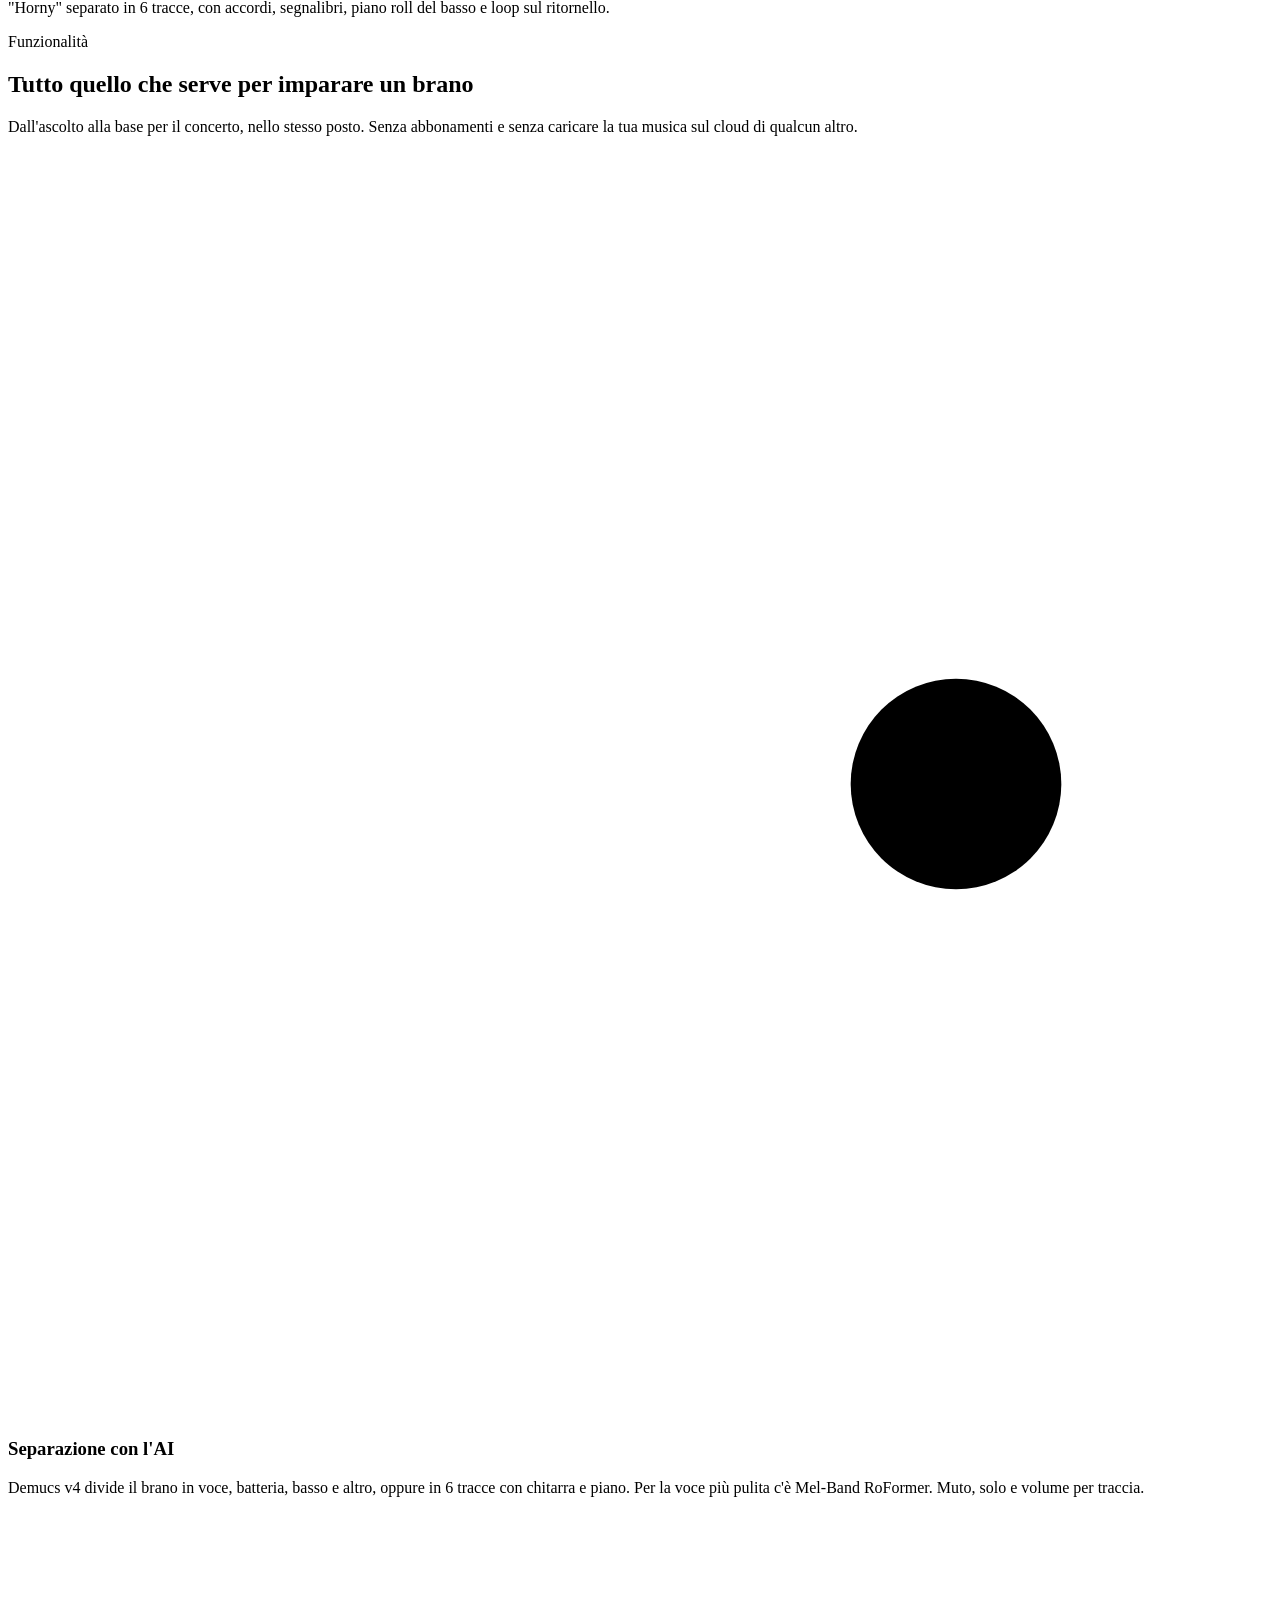
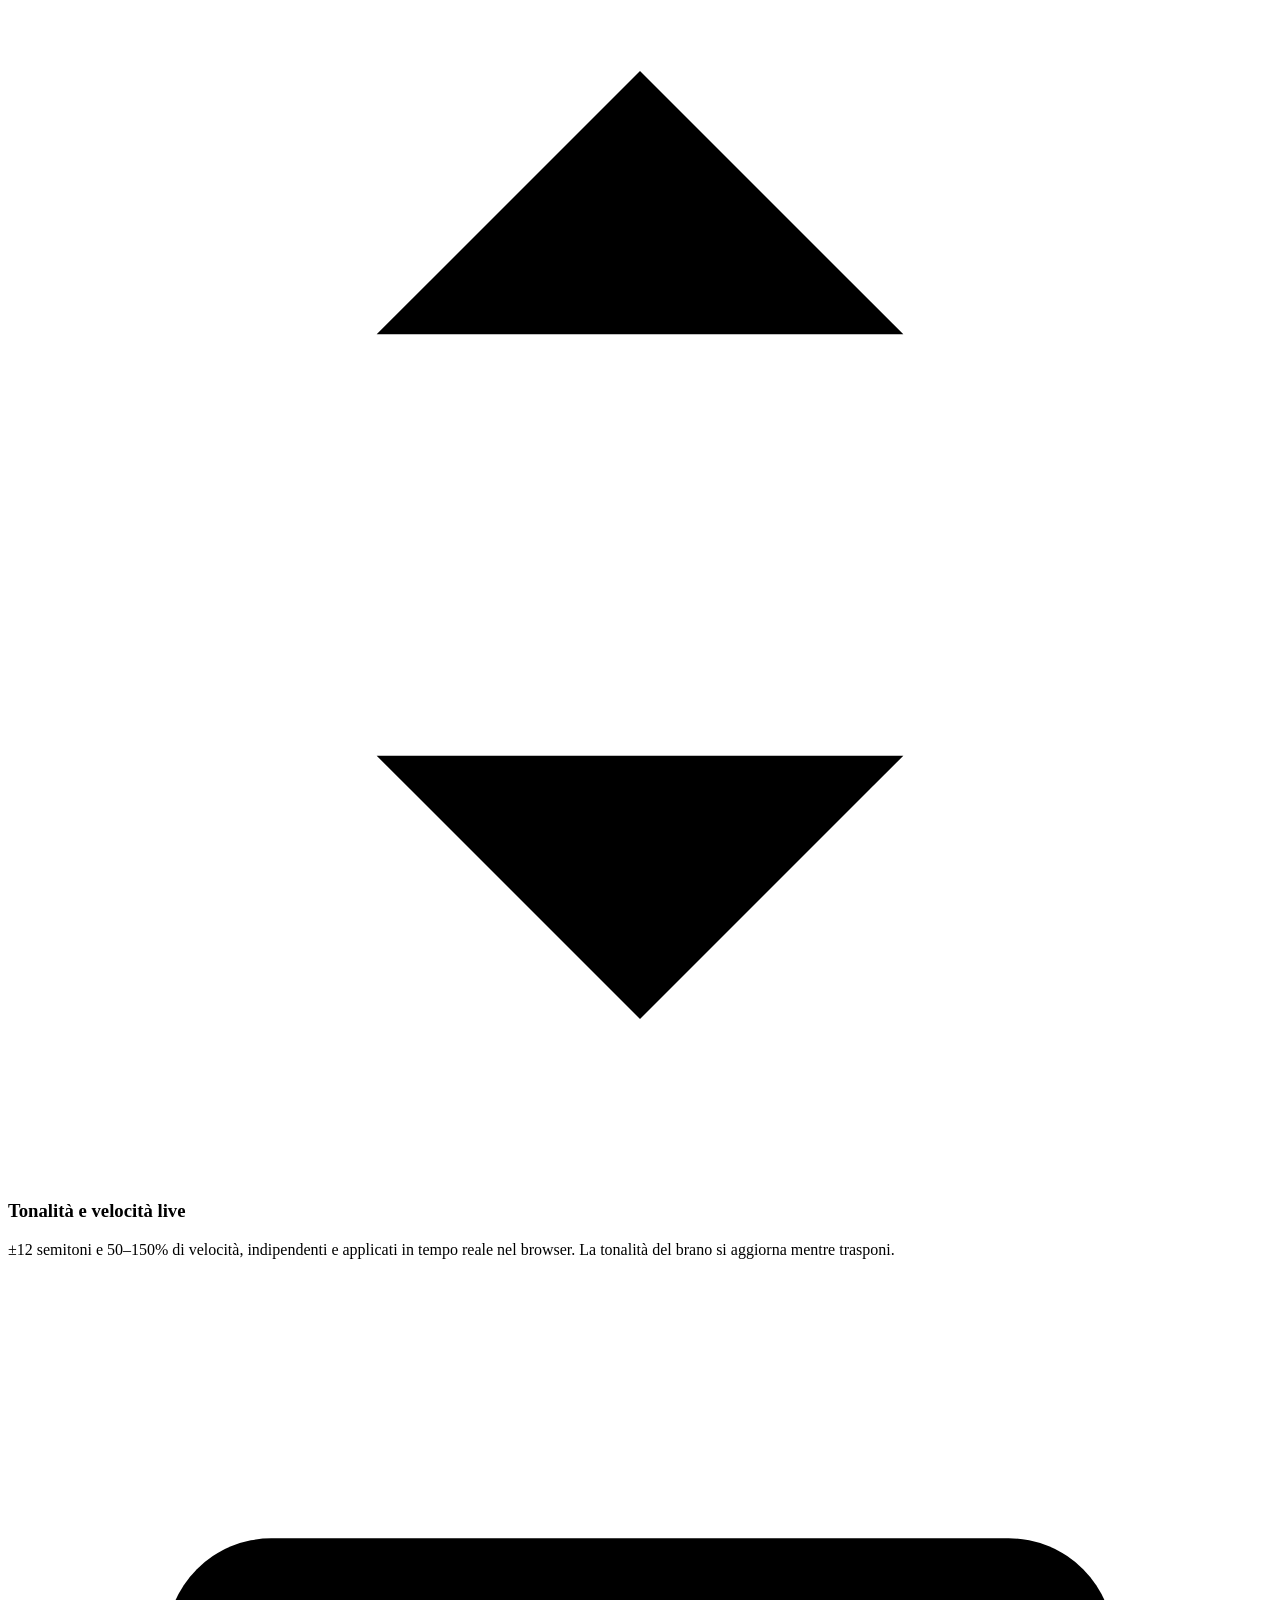
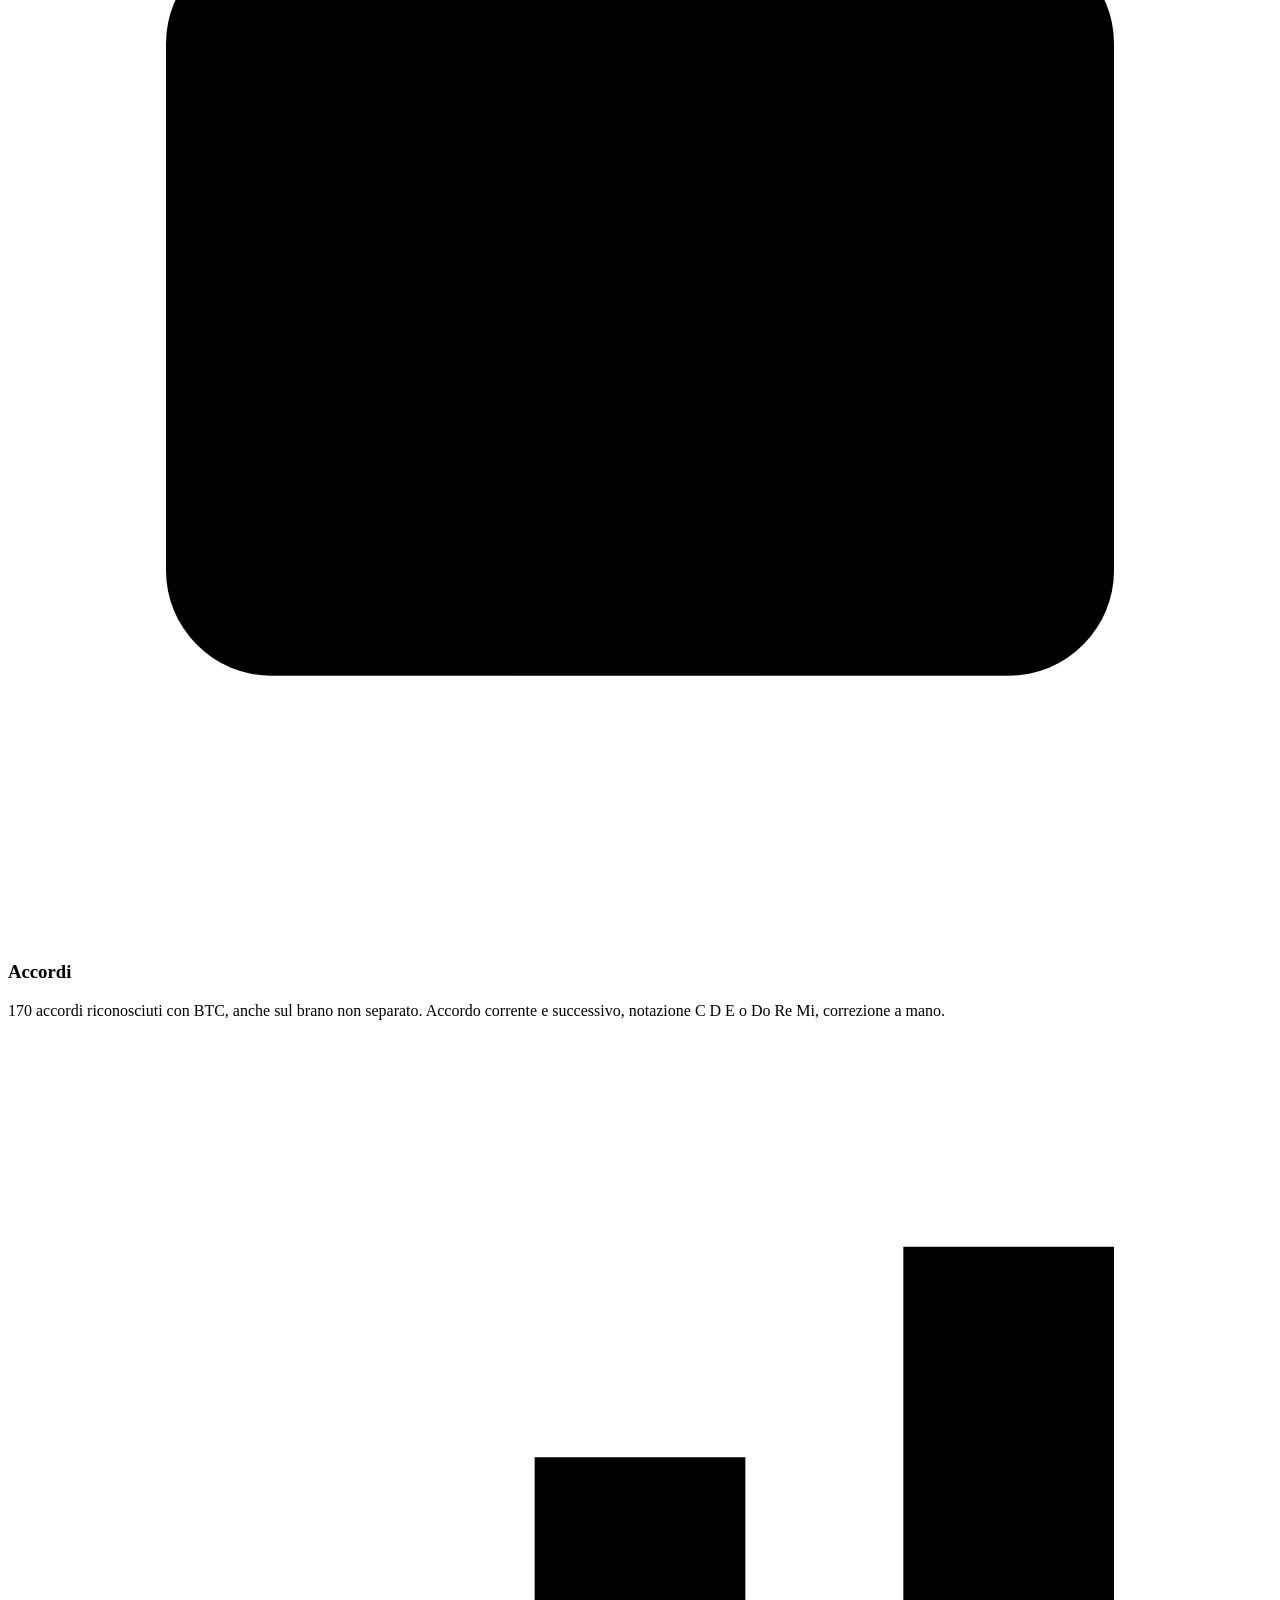
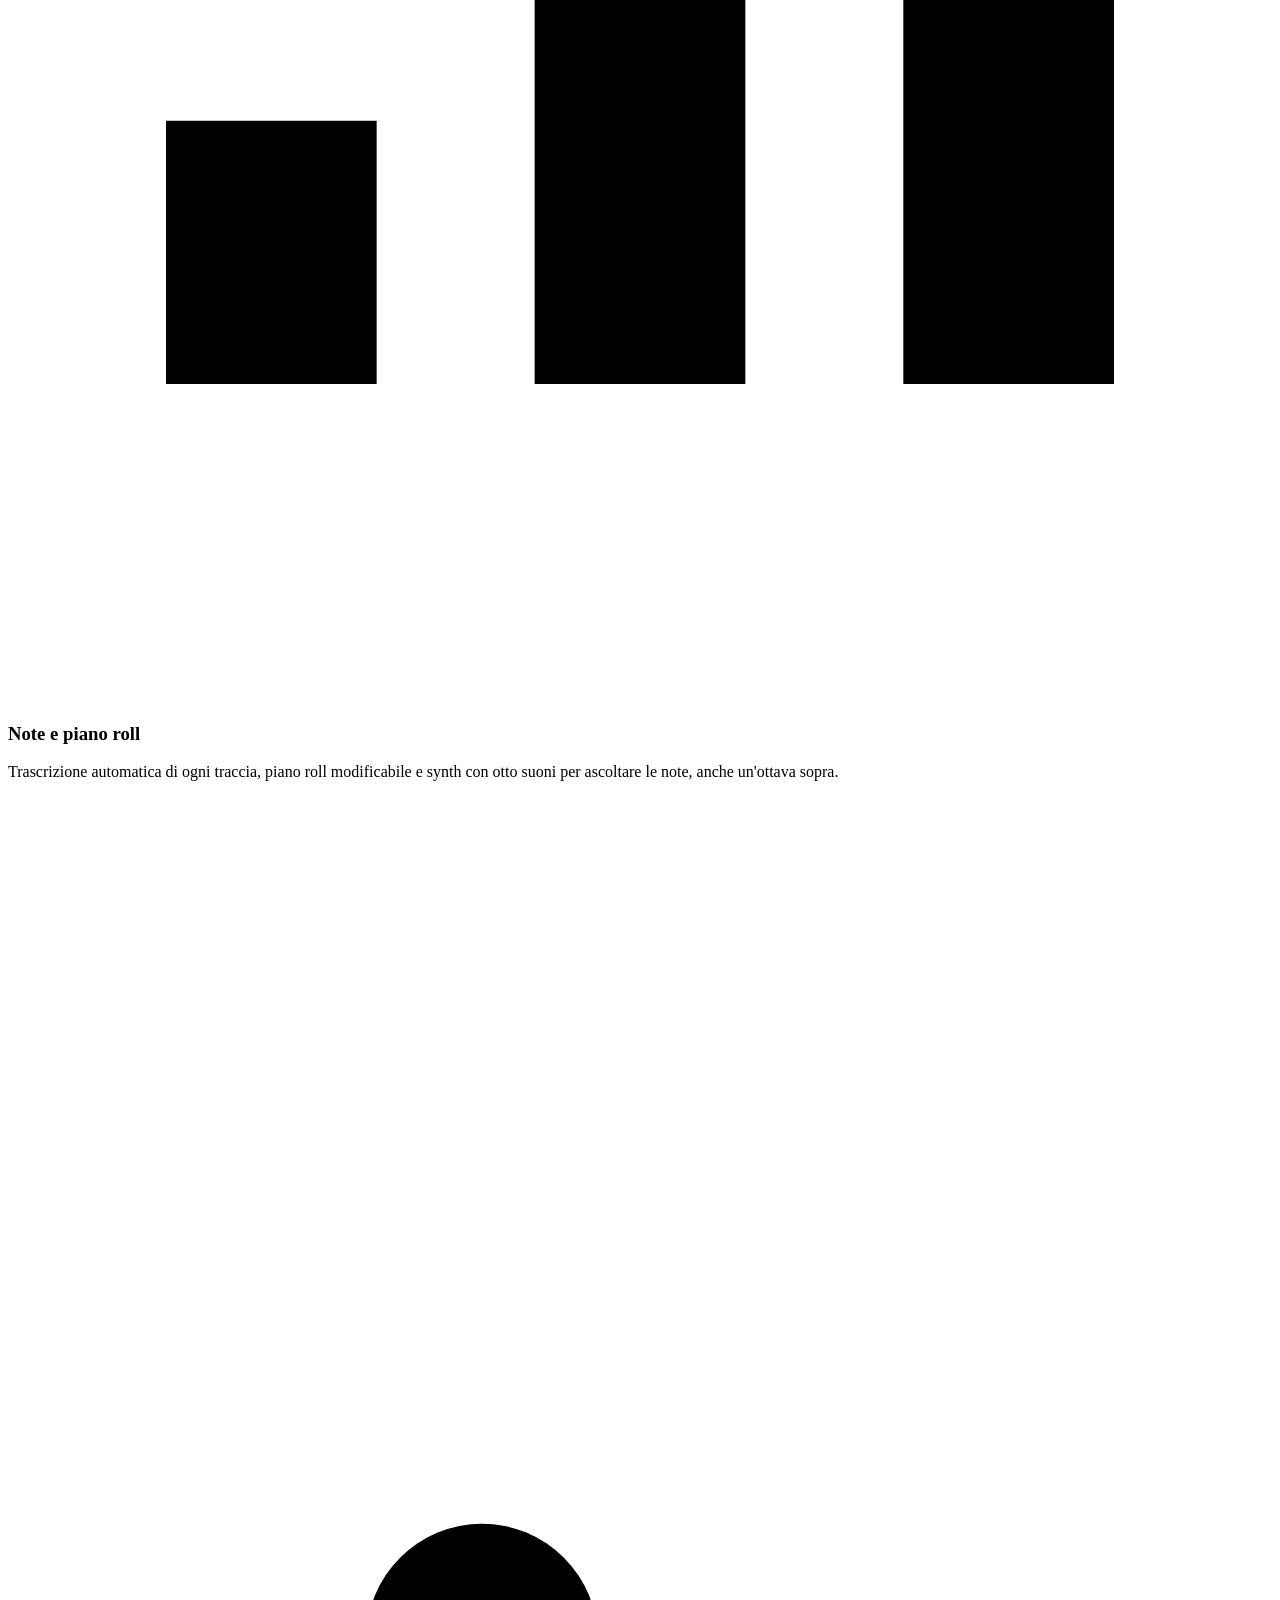
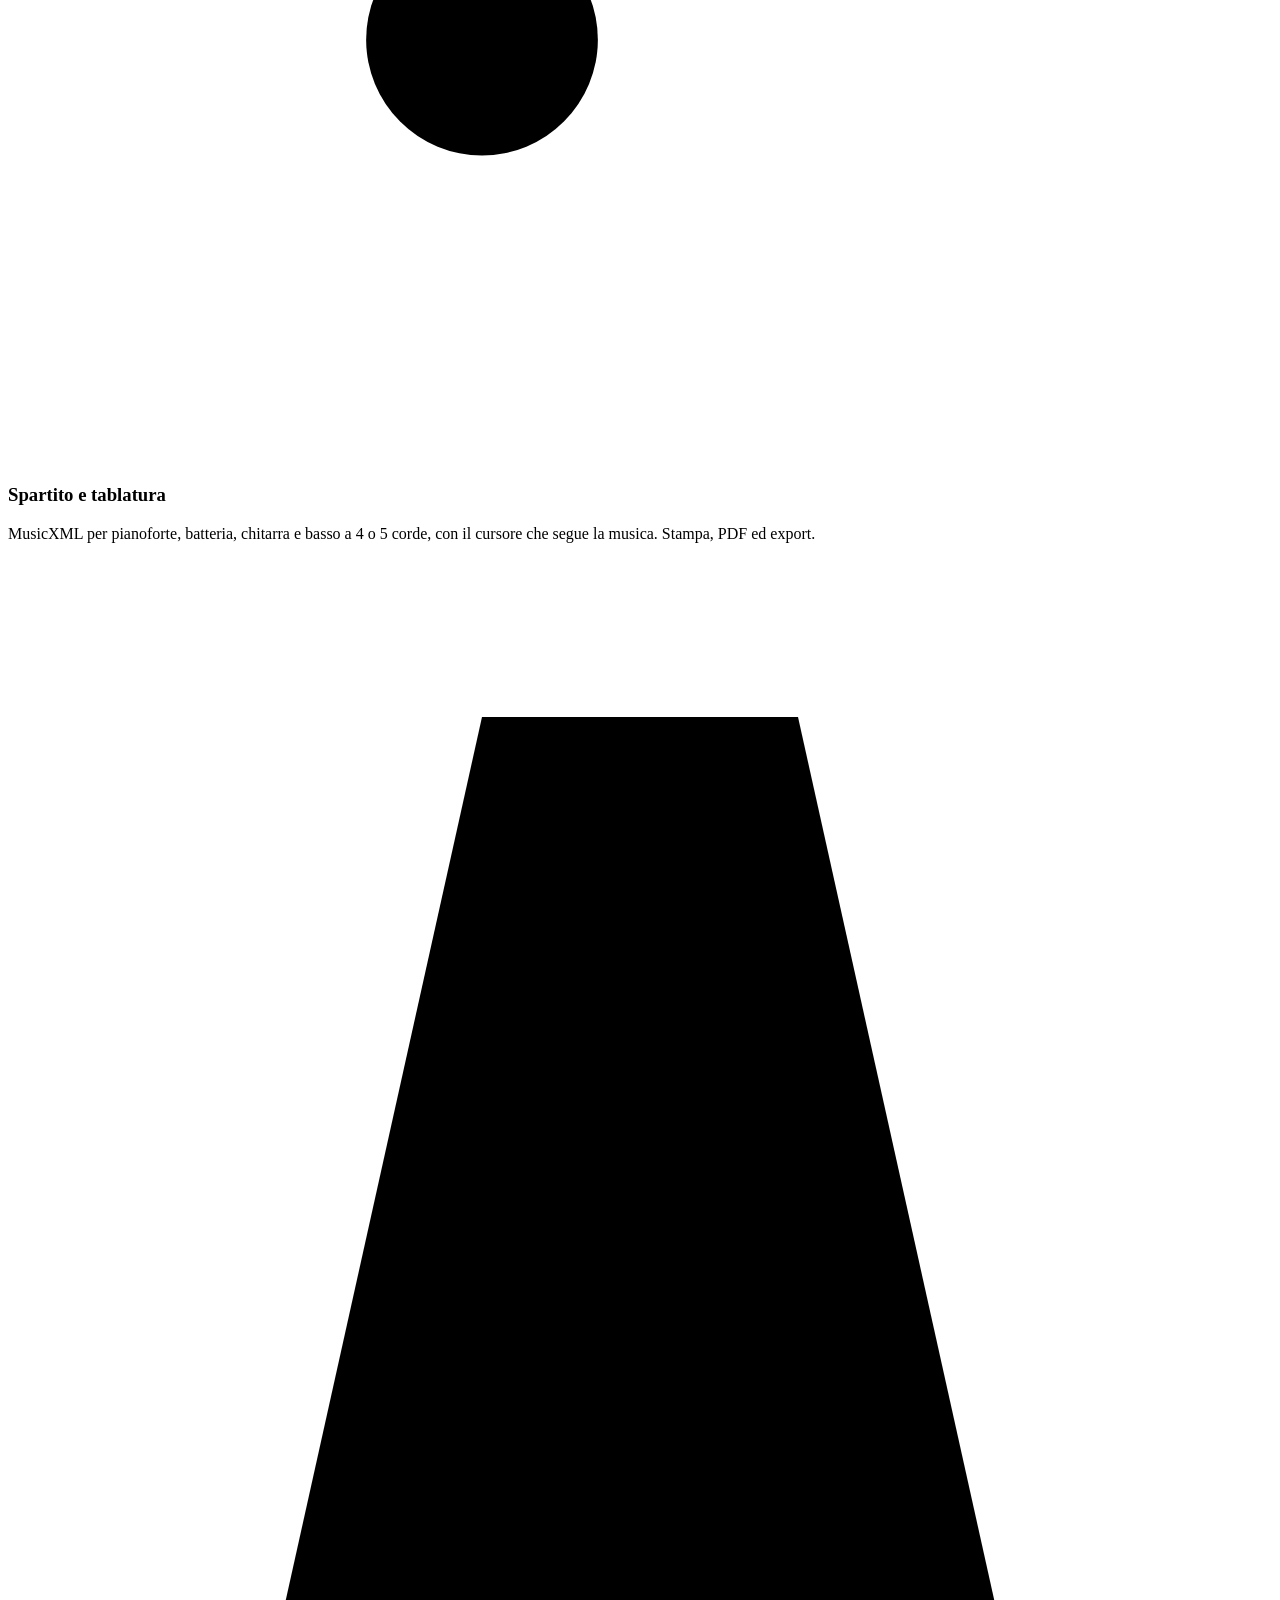
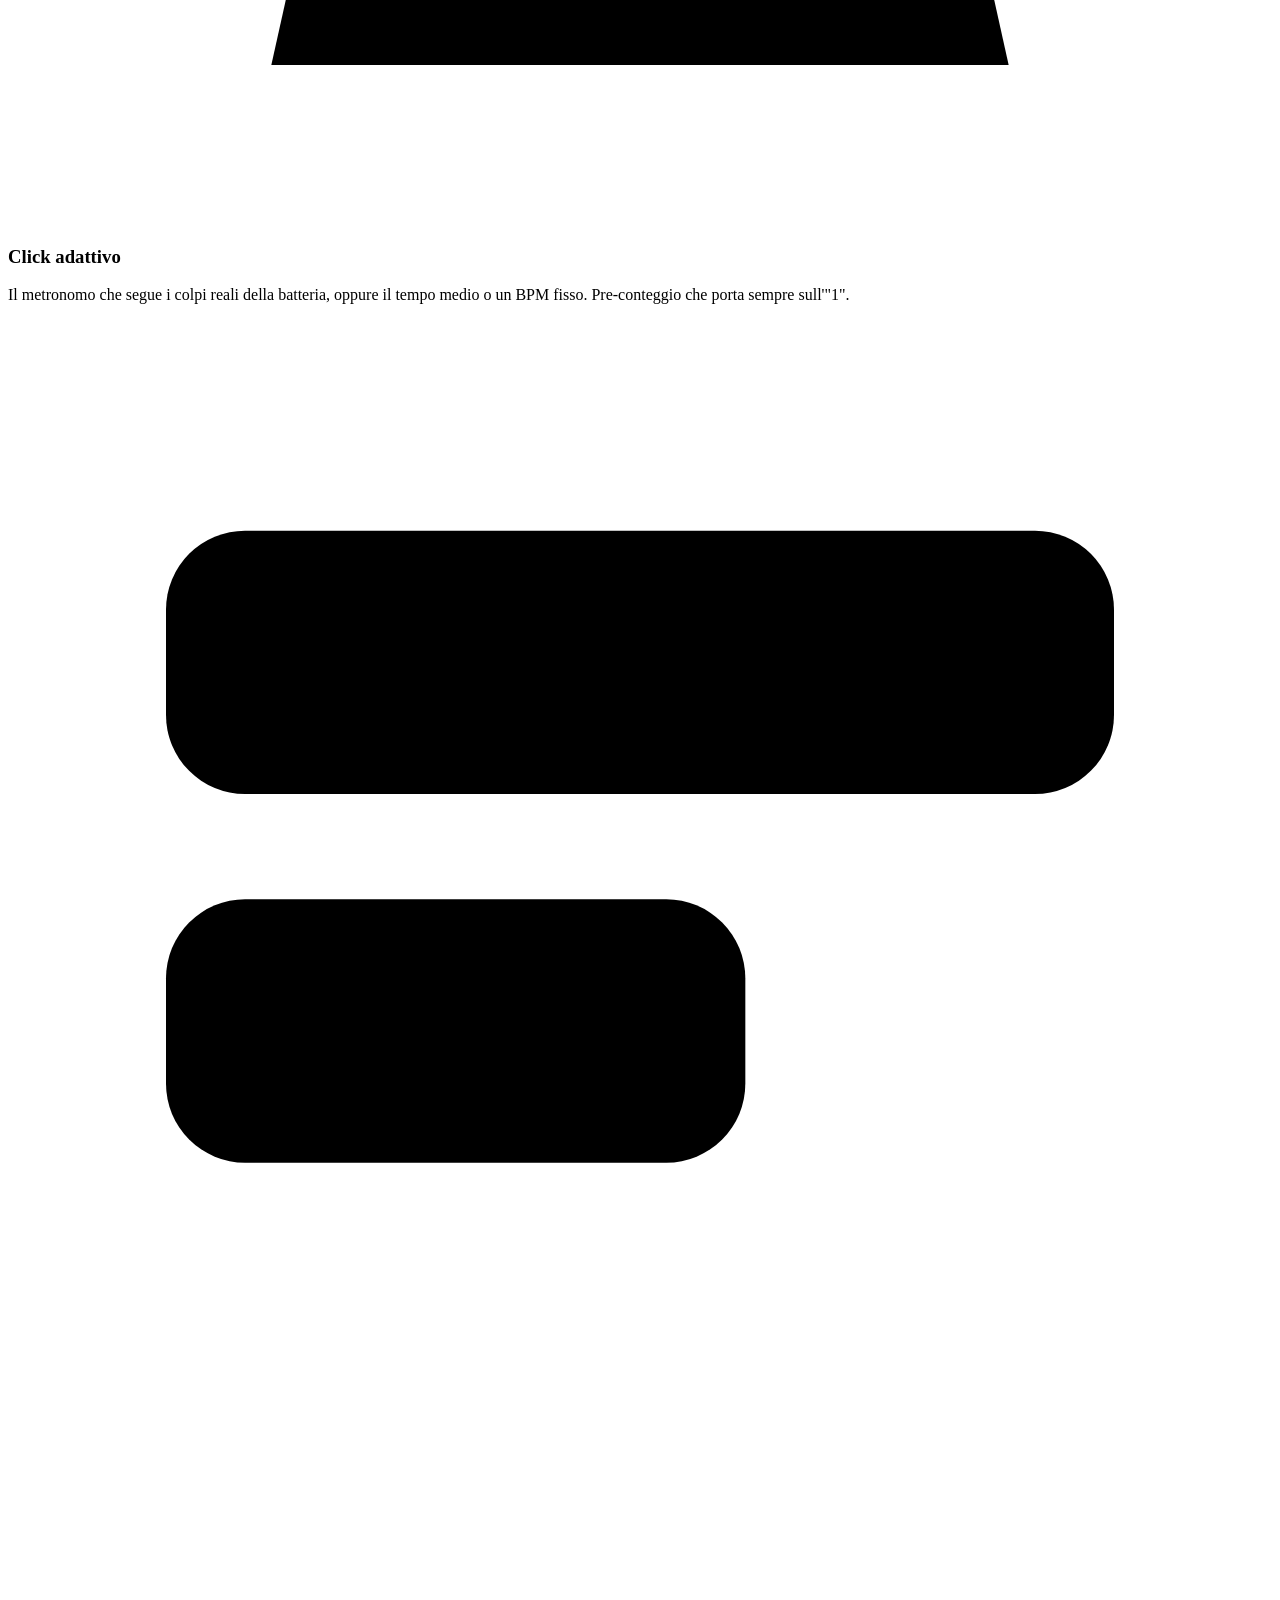
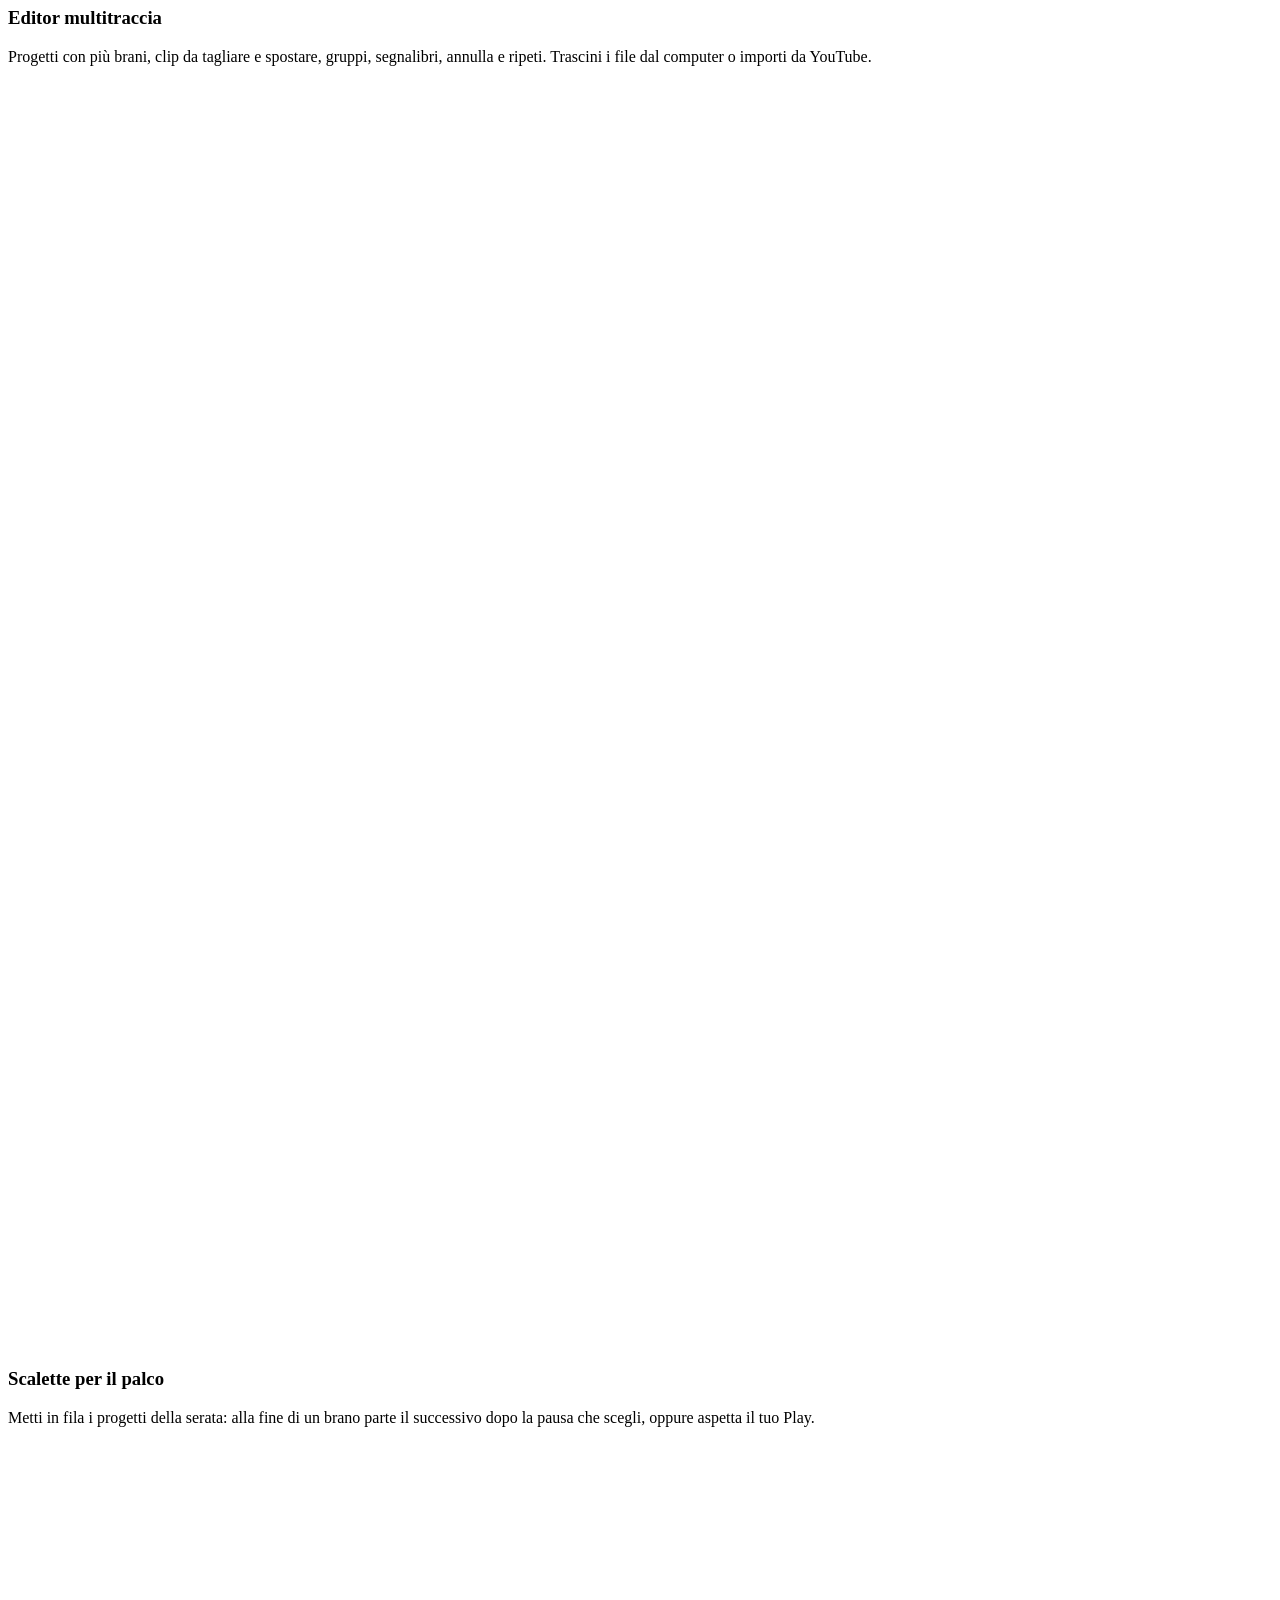
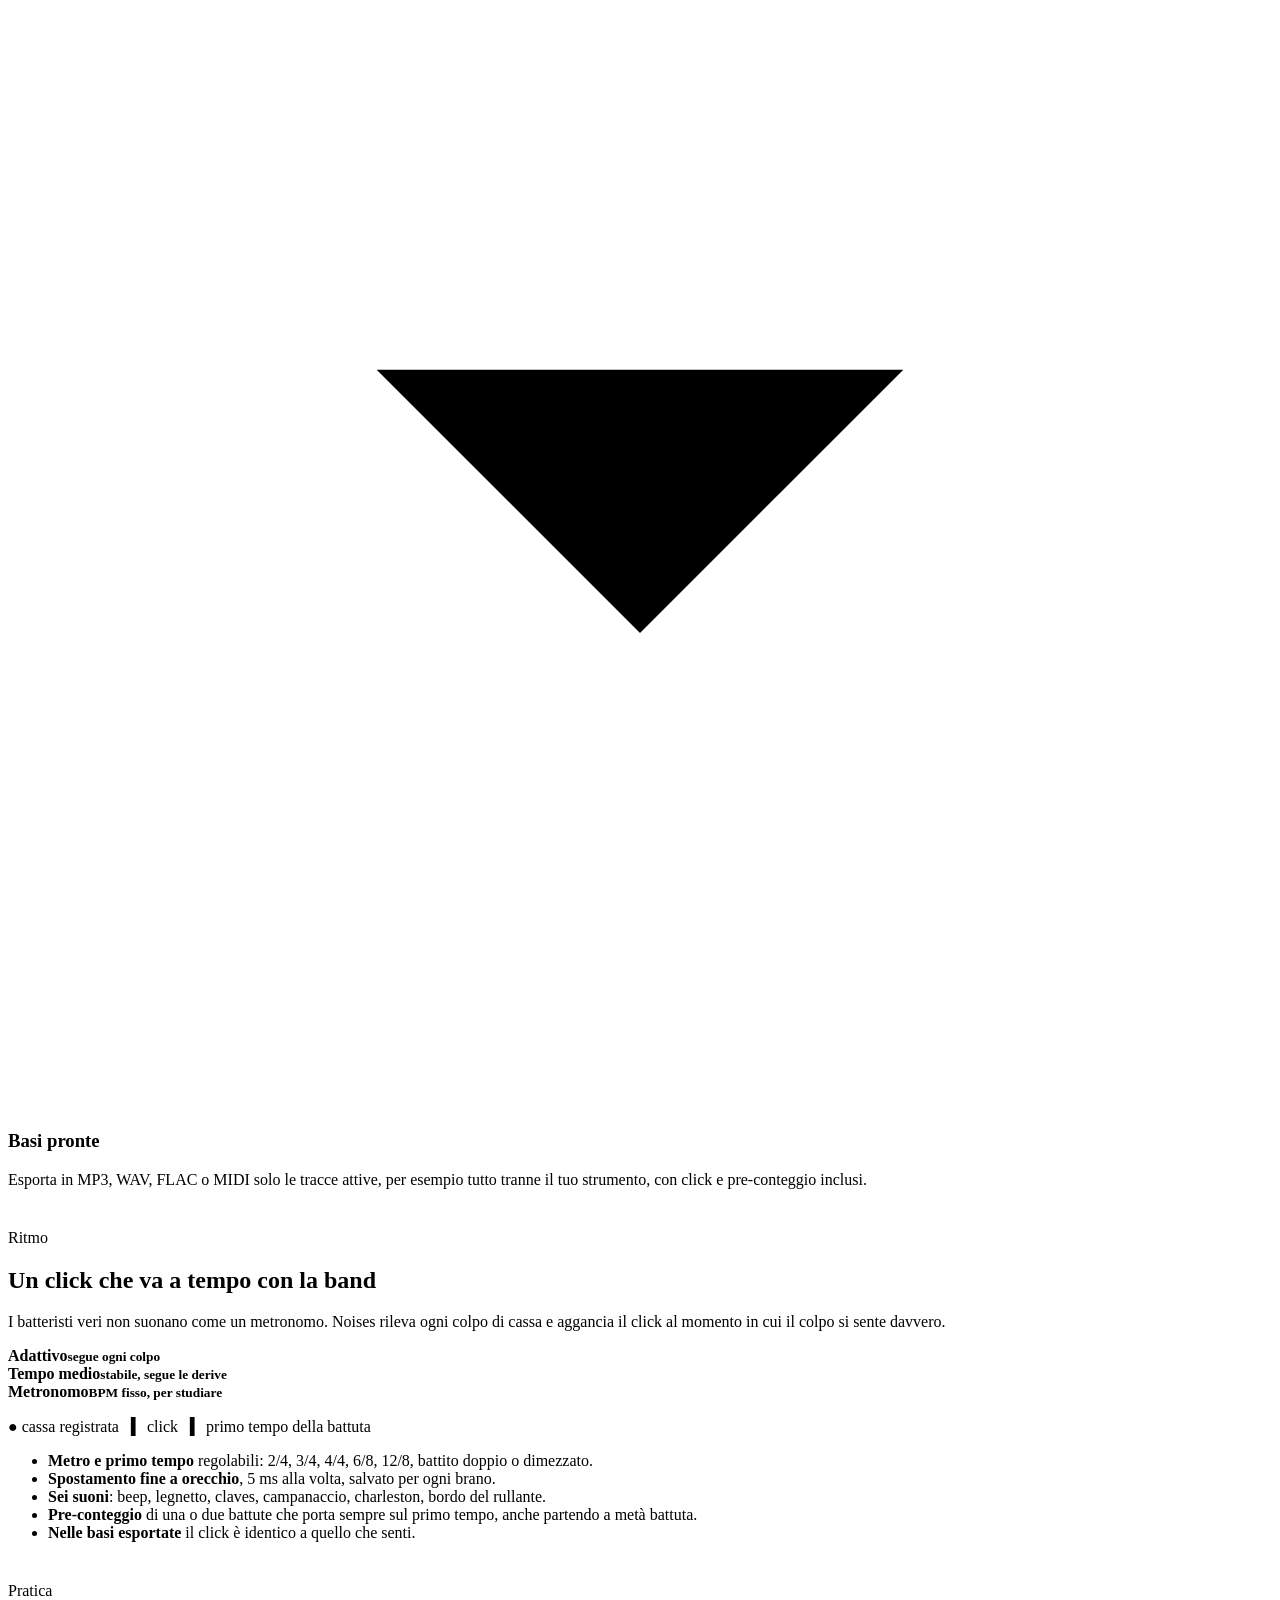
==== commit 763a9284: "Amministrazione, voce RoFormer, anteprime dei link; versione 1.3.0 - Amministrazione: utenti e ruoli" ====
--- a/docs/index.html
+++ b/docs/index.html
@@ -4,8 +4,13 @@
 <meta charset="utf-8">
 <meta name="viewport" content="width=device-width, initial-scale=1">
 <title>Noises — separa le tracce, studia e suona</title>
-<meta name="description" content="Noises è una web app open source e self-hosted per musicisti: separazione delle tracce con l'AI, tonalità e velocità in tempo reale, accordi, spartito, tablatura, click adattivo e basi. Licenza MIT.">
+<meta name="description" content="Noises è una web app open source e self-hosted per musicisti: separazione delle tracce con l'AI, tonalità e velocità in tempo reale, accordi, spartito, tablatura, click adattivo, loop per esercitarsi, registrazione e basi. Licenza MIT.">
+<link rel="alternate" hreflang="it" href="https://teopost.github.io/noises/">
+<link rel="alternate" hreflang="en" href="https://teopost.github.io/noises/en/">
+<link rel="alternate" hreflang="x-default" href="https://teopost.github.io/noises/en/">
 <meta property="og:type" content="website">
+<meta property="og:locale" content="it_IT">
+<meta property="og:locale:alternate" content="en_US">
 <meta property="og:title" content="Noises — separa le tracce, studia e suona">
 <meta property="og:description" content="Separazione AI, accordi, spartito, click adattivo e basi. Self-hosted, open source (MIT), gira anche su Raspberry Pi.">
 <meta property="og:image" content="https://teopost.github.io/noises/assets/og.jpg">
@@ -16,188 +21,7 @@
 <link rel="preconnect" href="https://fonts.googleapis.com">
 <link rel="preconnect" href="https://fonts.gstatic.com" crossorigin>
 <link href="https://fonts.googleapis.com/css2?family=Inter:wght@400;500;600;700;800&display=swap" rel="stylesheet">
-<style>
-  :root {
-    --bg: #0d0f14;
-    --bg-2: #12151c;
-    --panel: #171a22;
-    --panel-2: #1e222c;
-    --border: #2a2f3b;
-    --text: #e9ebf1;
-    --muted: #9aa1b2;
-    --accent: #7c5cff;
-    --accent-2: #a48bff;
-    --pink: #ff6b9a;
-    --amber: #f5b942;
-    --teal: #3dd6c4;
-    --green: #2bd47d;
-    --radius: 16px;
-    --max: 1180px;
-  }
-  * { box-sizing: border-box; }
-  html { scroll-behavior: smooth; }
-  body {
-    margin: 0; background: var(--bg); color: var(--text);
-    font: 16px/1.6 Inter, system-ui, -apple-system, "Segoe UI", Roboto, sans-serif;
-    -webkit-font-smoothing: antialiased; overflow-x: hidden;
-  }
-  a { color: inherit; }
-  img { max-width: 100%; height: auto; display: block; }
-  .wrap { width: min(var(--max), 100% - 32px); margin: 0 auto; }
-  @media (prefers-reduced-motion: reduce) { *, *::before, *::after { animation: none !important; transition: none !important; } html { scroll-behavior: auto; } }
-
-  /* ---------- barra superiore ---------- */
-  .nav {
-    position: sticky; top: 0; z-index: 20; backdrop-filter: blur(14px); -webkit-backdrop-filter: blur(14px);
-    background: color-mix(in srgb, var(--bg) 78%, transparent); border-bottom: 1px solid #ffffff0d;
-  }
-  .nav .wrap { display: flex; align-items: center; gap: 28px; height: 64px; }
-  .brand { display: flex; align-items: center; gap: 10px; font-weight: 800; font-size: 19px; text-decoration: none; letter-spacing: -.2px; }
-  .logo { width: 22px; height: 22px; border-radius: 50%; border: 3px solid var(--accent); display: grid; place-items: center; }
-  .logo::after { content: ''; width: 8px; height: 8px; border-radius: 50%; background: var(--accent); }
-  .nav-links { display: flex; gap: 24px; margin-left: auto; }
-  .nav-links a { color: var(--muted); text-decoration: none; font-size: 14px; font-weight: 500; }
-  .nav-links a:hover { color: var(--text); }
-  .btn {
-    display: inline-flex; align-items: center; gap: 9px; padding: 12px 20px; border-radius: 12px; font-weight: 600; font-size: 15px;
-    text-decoration: none; border: 1px solid var(--border); background: var(--panel); color: var(--text); transition: transform .15s, border-color .15s, background .15s;
-  }
-  .btn:hover { transform: translateY(-1px); border-color: #3b4252; }
-  .btn.primary { background: linear-gradient(135deg, var(--accent), #9b6bff); border-color: transparent; box-shadow: 0 8px 30px #7c5cff55; }
-  .btn.primary:hover { box-shadow: 0 10px 36px #7c5cff77; }
-  .btn.small { padding: 8px 14px; font-size: 14px; border-radius: 10px; }
-  .btn svg { width: 18px; height: 18px; fill: currentColor; }
-  @media (max-width: 760px) { .nav-links { display: none; } .nav .btn.small { margin-left: auto; } }
-
-  /* ---------- hero ---------- */
-  .hero { position: relative; padding: 84px 0 40px; text-align: center; isolation: isolate; }
-  .hero::before {
-    content: ''; position: absolute; inset: -120px 0 auto; height: 720px; z-index: -1;
-    background:
-      radial-gradient(600px 320px at 50% 18%, #7c5cff40, transparent 70%),
-      radial-gradient(380px 260px at 20% 40%, #ff6b9a1f, transparent 70%),
-      radial-gradient(420px 260px at 82% 38%, #3dd6c41c, transparent 70%);
-  }
-  .pill {
-    display: inline-flex; align-items: center; gap: 8px; padding: 6px 14px; border-radius: 999px; font-size: 13px; font-weight: 500;
-    color: var(--accent-2); background: #7c5cff17; border: 1px solid #7c5cff40;
-  }
-  .pill b { color: var(--text); font-weight: 600; }
-  h1 {
-    font-size: clamp(40px, 7vw, 78px); line-height: 1.02; letter-spacing: -2.4px; font-weight: 800; margin: 22px auto 18px; max-width: 900px;
-  }
-  .grad { background: linear-gradient(100deg, #fff 10%, var(--accent-2) 45%, var(--pink) 75%, var(--amber)); -webkit-background-clip: text; background-clip: text; color: transparent; }
-  .lead { color: var(--muted); font-size: clamp(17px, 2.2vw, 20px); max-width: 720px; margin: 0 auto 32px; }
-  .cta { display: flex; gap: 12px; justify-content: center; flex-wrap: wrap; }
-  .meta { margin-top: 22px; display: flex; gap: 18px; justify-content: center; flex-wrap: wrap; color: var(--muted); font-size: 13px; }
-  .meta span { display: inline-flex; align-items: center; gap: 6px; }
-  .meta span::before { content: ''; width: 6px; height: 6px; border-radius: 50%; background: var(--green); }
-
-  /* onde animate decorative */
-  .bars { display: flex; justify-content: center; align-items: center; gap: 4px; height: 34px; margin: 0 auto 6px; }
-  .bars i { width: 4px; border-radius: 3px; background: linear-gradient(var(--accent-2), var(--pink)); animation: eq 1.2s ease-in-out infinite; opacity: .85; }
-  @keyframes eq { 0%, 100% { height: 6px; } 50% { height: 30px; } }
-
-  /* ---------- screenshot ---------- */
-  .shot { margin: 56px auto 0; width: min(1240px, 100% - 32px); perspective: 1800px; }
-  .frame {
-    border-radius: 18px; overflow: hidden; border: 1px solid #ffffff1a; background: var(--panel);
-    box-shadow: 0 40px 120px -20px #000c, 0 0 0 1px #00000080, 0 0 90px -10px #7c5cff55;
-    transform: rotateX(8deg) scale(.98); transform-origin: 50% 0; transition: transform .8s cubic-bezier(.2,.7,.2,1);
-  }
-  .frame.flat { transform: none; }
-  @media (max-width: 760px) { .frame { transform: none; } .shot { margin-top: 40px; } }
-  .frame-bar { display: flex; align-items: center; gap: 7px; height: 38px; padding: 0 14px; background: #12141b; border-bottom: 1px solid #ffffff10; }
-  .frame-bar i { width: 11px; height: 11px; border-radius: 50%; background: #3a3f4c; }
-  .frame-bar i:nth-child(1) { background: #ff5f57; } .frame-bar i:nth-child(2) { background: #febc2e; } .frame-bar i:nth-child(3) { background: #28c840; }
-  .frame-bar span { margin: 0 auto; font-size: 12px; color: var(--muted); background: #0d0f14; padding: 3px 14px; border-radius: 7px; transform: translateX(-26px); }
-  .caption { text-align: center; color: var(--muted); font-size: 13px; margin-top: 16px; }
-
-  /* ---------- sezioni ---------- */
-  section { padding: 96px 0; }
-  .kicker { color: var(--accent-2); font-weight: 600; font-size: 13px; letter-spacing: 1.6px; text-transform: uppercase; }
-  h2 { font-size: clamp(30px, 4.4vw, 46px); line-height: 1.1; letter-spacing: -1.2px; margin: 10px 0 14px; font-weight: 800; }
-  .sub { color: var(--muted); font-size: 18px; max-width: 680px; margin: 0; }
-  .center { text-align: center; } .center .sub { margin: 0 auto; }
-
-  .grid { display: grid; grid-template-columns: repeat(3, 1fr); gap: 16px; margin-top: 48px; }
-  @media (max-width: 980px) { .grid { grid-template-columns: repeat(2, 1fr); } }
-  @media (max-width: 620px) { .grid { grid-template-columns: 1fr; } }
-  .card {
-    position: relative; padding: 26px; border-radius: var(--radius); background: linear-gradient(180deg, var(--panel), var(--bg-2));
-    border: 1px solid var(--border); overflow: hidden; transition: border-color .2s, transform .2s;
-  }
-  .card:hover { border-color: #7c5cff66; transform: translateY(-2px); }
-  .card::after { content: ''; position: absolute; inset: auto -40% -60% auto; width: 220px; height: 220px; border-radius: 50%; background: var(--glow, #7c5cff); opacity: .07; filter: blur(30px); }
-  .ico { width: 44px; height: 44px; border-radius: 12px; display: grid; place-items: center; margin-bottom: 18px; background: color-mix(in srgb, var(--glow, #7c5cff) 16%, transparent); color: var(--glow, var(--accent-2)); }
-  .ico svg { width: 22px; height: 22px; fill: none; stroke: currentColor; stroke-width: 2; stroke-linecap: round; stroke-linejoin: round; }
-  .card h3 { margin: 0 0 8px; font-size: 18px; letter-spacing: -.2px; }
-  .card p { margin: 0; color: var(--muted); font-size: 15px; }
-
-  /* blocchi affiancati */
-  .split { display: grid; grid-template-columns: 1fr 1.15fr; gap: 56px; align-items: center; }
-  .split.rev { grid-template-columns: 1.15fr 1fr; }
-  .split.rev .media { order: -1; }
-  @media (max-width: 900px) { .split, .split.rev { grid-template-columns: 1fr; gap: 32px; } .split.rev .media { order: 0; } }
-  .split > *, .grid > *, .steps > * { min-width: 0; } /* il terminale scorre al suo interno, non allarga la pagina */
-  @media (max-width: 520px) { .frame-bar span { display: none; } }
-  .ticks { list-style: none; padding: 0; margin: 26px 0 0; display: grid; gap: 12px; }
-  .ticks li { display: flex; gap: 12px; color: var(--muted); }
-  .ticks li::before { content: ''; flex: none; width: 20px; height: 20px; margin-top: 2px; border-radius: 6px; background: #7c5cff26 url("data:image/svg+xml,%3Csvg xmlns='http://www.w3.org/2000/svg' viewBox='0 0 24 24' fill='none' stroke='%23a48bff' stroke-width='3' stroke-linecap='round' stroke-linejoin='round'%3E%3Cpath d='M5 12l5 5L20 7'/%3E%3C/svg%3E") center/13px no-repeat; }
-  .ticks b { color: var(--text); font-weight: 600; }
-  .media .frame { transform: none; }
-
-  /* demo del click */
-  .click-modes { display: grid; gap: 12px; margin-top: 28px; }
-  .mode { display: grid; grid-template-columns: 130px 1fr; align-items: center; gap: 16px; padding: 14px 16px; border-radius: 12px; background: var(--panel); border: 1px solid var(--border); }
-  .mode strong { font-size: 15px; }
-  .mode small { display: block; color: var(--muted); font-size: 12px; font-weight: 400; }
-  .ticks-row { position: relative; height: 26px; }
-  .ticks-row i { position: absolute; top: 3px; width: 3px; height: 20px; border-radius: 2px; background: var(--accent-2); }
-  .ticks-row i.acc { background: var(--amber); height: 24px; top: 1px; }
-  .ticks-row .kick { position: absolute; top: 10px; width: 8px; height: 8px; border-radius: 50%; background: var(--teal); opacity: .5; transform: translateX(-3px); }
-  @media (max-width: 520px) { .mode { grid-template-columns: 1fr; } }
-
-  /* passi */
-  .steps { display: grid; grid-template-columns: repeat(3, 1fr); gap: 18px; margin-top: 48px; counter-reset: s; }
-  @media (max-width: 860px) { .steps { grid-template-columns: 1fr; } }
-  .step { padding: 28px; border-radius: var(--radius); border: 1px solid var(--border); background: var(--bg-2); }
-  .step::before { counter-increment: s; content: counter(s); display: grid; place-items: center; width: 36px; height: 36px; border-radius: 50%; font-weight: 700; background: linear-gradient(135deg, var(--accent), var(--pink)); margin-bottom: 18px; }
-  .step h3 { margin: 0 0 6px; font-size: 18px; }
-  .step p { margin: 0; color: var(--muted); font-size: 15px; }
-
-  /* codice */
-  .term { border-radius: var(--radius); overflow: hidden; border: 1px solid var(--border); background: #0a0c10; box-shadow: 0 30px 80px -30px #000; }
-  .term .frame-bar span { transform: none; }
-  pre { margin: 0; padding: 22px 24px; overflow-x: auto; font: 14px/1.75 "JetBrains Mono", ui-monospace, SFMono-Regular, Menlo, Consolas, monospace; color: #d6d9e3; }
-  pre .c { color: #6b7385; } pre .p { color: var(--green); user-select: none; } pre .k { color: var(--accent-2); }
-  .tabs { display: inline-flex; padding: 4px; border-radius: 12px; background: var(--panel); border: 1px solid var(--border); margin: 28px 0 16px; }
-  .tabs button { font: inherit; font-size: 14px; font-weight: 600; color: var(--muted); background: none; border: 0; padding: 8px 16px; border-radius: 9px; cursor: pointer; }
-  .tabs button.on { background: var(--accent); color: #fff; }
-  .panel-hidden { display: none; }
-  .note { color: var(--muted); font-size: 14px; margin-top: 14px; }
-  .note code, .sub code { background: var(--panel-2); padding: 2px 7px; border-radius: 6px; font-size: 13px; color: var(--text); }
-
-  /* tecnologie */
-  .stack { display: flex; flex-wrap: wrap; justify-content: center; gap: 10px; margin-top: 36px; }
-  .stack span { padding: 9px 16px; border-radius: 999px; border: 1px solid var(--border); background: var(--bg-2); color: var(--muted); font-size: 14px; font-weight: 500; }
-  .stack span b { color: var(--text); font-weight: 600; }
-
-  /* invito finale */
-  .final { text-align: center; padding: 72px 28px; border-radius: 28px; border: 1px solid #7c5cff40; position: relative; overflow: hidden;
-    background: radial-gradient(500px 240px at 50% 0%, #7c5cff33, transparent 70%), var(--bg-2); }
-  .final h2 { margin-top: 0; }
-  .final .cta { margin-top: 28px; }
-
-  footer { padding: 48px 0 64px; color: var(--muted); font-size: 14px; border-top: 1px solid #ffffff0d; margin-top: 96px; }
-  footer .wrap { display: flex; gap: 24px; justify-content: space-between; flex-wrap: wrap; }
-  footer a { color: var(--muted); }
-  footer a:hover { color: var(--text); }
-
-  /* comparsa allo scorrimento */
-  .reveal { opacity: 0; transform: translateY(18px); transition: opacity .7s ease, transform .7s ease; }
-  .reveal.in { opacity: 1; transform: none; }
-</style>
+<link rel="stylesheet" href="assets/site.css">
 </head>
 <body>
 
@@ -207,9 +31,13 @@
     <div class="nav-links">
       <a href="#funzionalita">Funzionalità</a>
       <a href="#click">Click</a>
+      <a href="#pratica">Pratica</a>
+      <a href="#registra">Registrazione</a>
+      <a href="#condividi">Condividi</a>
       <a href="#come-funziona">Come funziona</a>
       <a href="#installa">Installa</a>
     </div>
+    <a class="lang" href="en/" hreflang="en" lang="en" title="English version">EN</a>
     <a class="btn small" href="https://github.com/teopost/noises">
       <svg viewBox="0 0 24 24"><path d="M12 .5a11.5 11.5 0 0 0-3.64 22.41c.58.1.79-.25.79-.56v-2c-3.2.7-3.88-1.37-3.88-1.37-.53-1.33-1.28-1.69-1.28-1.69-1.05-.71.08-.7.08-.7 1.15.08 1.76 1.19 1.76 1.19 1.03 1.76 2.7 1.25 3.36.96.1-.75.4-1.25.73-1.54-2.55-.29-5.24-1.28-5.24-5.69 0-1.26.45-2.29 1.19-3.1-.12-.29-.52-1.46.11-3.05 0 0 .97-.31 3.17 1.18a11 11 0 0 1 5.78 0c2.2-1.49 3.17-1.18 3.17-1.18.63 1.59.23 2.76.11 3.05.74.81 1.19 1.84 1.19 3.1 0 4.42-2.7 5.39-5.26 5.68.41.36.78 1.06.78 2.14v3.17c0 .31.21.67.8.56A11.5 11.5 0 0 0 12 .5z"/></svg>
       GitHub
@@ -222,12 +50,12 @@
     <div class="bars" aria-hidden="true"></div>
     <span class="pill">Open source · <b>Licenza MIT</b> · Self-hosted</span>
     <h1>Separa le tracce.<br><span class="grad">Studia. Suona.</span></h1>
-    <p class="lead">Noises è lo studio di pratica per musicisti che gira sul tuo server: isola voce, batteria e basso con l'AI, cambia tonalità e velocità in tempo reale, legge accordi e spartiti, e ti dà un click che segue davvero la band.</p>
+    <p class="lead">Noises è lo studio di pratica per musicisti che gira sul tuo server: isola voce, batteria e basso con l'AI, cambia tonalità e velocità in tempo reale, legge accordi e spartiti, ti dà un click che segue davvero la band, mette in loop i passaggi da studiare e registra la tua parte sopra il brano.</p>
     <div class="cta">
       <a class="btn primary" href="#installa">Installa in pochi minuti →</a>
       <a class="btn" href="https://github.com/teopost/noises">Guarda il codice</a>
     </div>
-    <div class="meta"><span>Docker Compose</span><span>x86-64 e ARM64</span><span>Raspberry Pi 4/5</span><span>Funziona offline</span></div>
+    <div class="meta"><span>Docker Compose</span><span>x86-64 e ARM64</span><span>Raspberry Pi 4/5</span><span>Funziona offline</span><span>Italiano e inglese</span></div>
   </div>
   <div class="shot">
     <div class="frame" id="hero-frame">
@@ -249,7 +77,7 @@
       <article class="card reveal" style="--glow:#7c5cff">
         <div class="ico"><svg viewBox="0 0 24 24"><path d="M4 7h16M4 12h10M4 17h13"/><circle cx="18" cy="12" r="2"/></svg></div>
         <h3>Separazione con l'AI</h3>
-        <p>Demucs v4 divide il brano in voce, batteria, basso e altro, oppure in 6 tracce con chitarra e piano. Muto, solo e volume per traccia.</p>
+        <p>Demucs v4 divide il brano in voce, batteria, basso e altro, oppure in 6 tracce con chitarra e piano. Per la voce più pulita c'è Mel-Band RoFormer. Muto, solo e volume per traccia.</p>
       </article>
       <article class="card reveal" style="--glow:#ff6b9a">
         <div class="ico"><svg viewBox="0 0 24 24"><path d="M12 3v18M7 8l5-5 5 5M7 16l5 5 5-5"/></svg></div>
@@ -320,14 +148,118 @@
   </div>
 </section>
 
+<section id="pratica" style="padding-top: 24px">
+  <div class="wrap split rev">
+    <div class="reveal">
+      <div class="kicker">Pratica</div>
+      <h2>Il tuo assolo in loop, finché non viene</h2>
+      <p class="sub">Seleziona il passaggio da studiare, dagli un nome e richiamalo con un clic. Il loop è già attivo e la testina all'inizio: premi Play e suona sopra, anche rallentato.</p>
+      <ul class="ticks">
+        <li><span><b>Sezioni salvate</b> nel progetto: "Assolo 1", "Bridge", "Riff finale". Il pulsante mostra la sezione in uso, la freccetta ▾ apre l'elenco.</span></li>
+        <li><span><b>Loop al volo</b>: mentre suona premi <b>I</b> all'inizio del passaggio e <b>O</b> alla fine, e il loop parte subito.</span></li>
+        <li><span><b>Regolazione fine</b> di inizio e fine: trascini i bordi (con Ctrl si agganciano al click), 0,1 s o 0,01 s per clic, oppure al click precedente o successivo. Anche mentre suona, senza interrompere.</span></li>
+        <li><span><b>Linee delle battute</b> nella timeline, a tempo con il click.</span></li>
+        <li><span><b>Restano al loro posto</b> a ogni velocità: studi l'assolo al 70% e poi lo porti a tempo.</span></li>
+        <li><span><b>Pre-click</b> a ogni ripartenza, per entrare a tempo sull'"1".</span></li>
+      </ul>
+    </div>
+    <div class="media reveal" aria-hidden="true">
+      <div class="frame flat">
+        <div class="frame-bar"><i></i><i></i><i></i><span>Loop — Assolo 1</span></div>
+        <div class="mock">
+          <div class="mock-bar">
+            <span class="b on">⟳ Loop</span><span class="t">1:52.4 – 2:14.0</span>
+            <span class="lbl">Inizio</span><span class="b sm acc">«</span><span class="b sm">‹</span><span class="b sm">›</span><span class="b sm acc">»</span>
+            <span class="lbl">Fine</span><span class="b sm acc">«</span><span class="b sm">‹</span><span class="b sm">›</span><span class="b sm acc">»</span>
+            <span class="b named">Assolo 1</span><span class="b sm">▾</span>
+          </div>
+          <div class="lanes">
+            <div class="lane-mock"><span class="name" style="--c:#ffb547">Batteria</span><div class="wave-mock" style="--c:#ffb547" data-seed="11"></div></div>
+            <div class="lane-mock"><span class="name" style="--c:#4fd1c5">Basso</span><div class="wave-mock" style="--c:#4fd1c5" data-seed="23"></div></div>
+            <div class="lane-mock"><span class="name" style="--c:#7cc4ff">Chitarra</span><div class="wave-mock muted" style="--c:#7cc4ff" data-seed="37"></div></div>
+            <div class="loop-mock"><span>Assolo 1</span></div>
+            <div class="ph-mock" style="--at:.52"></div>
+          </div>
+        </div>
+      </div>
+      <p class="caption">La chitarra originale è in muto: il loop ripete l'assolo e tu lo suoni sopra la band.</p>
+    </div>
+  </div>
+</section>
+
+<section id="registra" style="padding-top: 24px">
+  <div class="wrap split">
+    <div class="reveal">
+      <div class="kicker">Registrazione</div>
+      <h2>Registra la tua parte sopra la band</h2>
+      <p class="sub">Aggiungi una traccia vuota, scegli l'ingresso e premi ⏺. Suoni sopra il brano e la registrazione finisce nella timeline, già allineata al resto.</p>
+      <ul class="ticks">
+        <li><span><b>Microfono o scheda audio</b>: ingresso 1, 2 o stereo, con VU meter per regolare il livello prima di partire.</span></li>
+        <li><span><b>Forma d'onda dal vivo</b> mentre registri, con la latenza dell'audio compensata in automatico.</span></li>
+        <li><span><b>Più riprese sulla stessa traccia</b>: la nuova sostituisce solo il tratto rifatto, il resto rimane. Annulla per tornare alla precedente.</span></li>
+        <li><span><b>Ascoltati</b> al posto dell'originale, confrontali, ed esporta il risultato come qualsiasi altra traccia.</span></li>
+      </ul>
+    </div>
+    <div class="media reveal" aria-hidden="true">
+      <div class="frame flat">
+        <div class="frame-bar"><i></i><i></i><i></i><span>Registrazione in corso</span></div>
+        <div class="mock">
+          <div class="mock-bar">
+            <span class="b">▶</span><span class="b rec on">⏺</span><span class="t">2:03</span>
+            <span class="lbl">Ingresso</span><span class="b">Scheda audio · In 1</span>
+          </div>
+          <div class="lanes">
+            <div class="lane-mock"><span class="name" style="--c:#ffb547">Batteria</span><div class="wave-mock" style="--c:#ffb547" data-seed="11"></div></div>
+            <div class="lane-mock"><span class="name" style="--c:#7cc4ff">Chitarra</span><div class="wave-mock muted" style="--c:#7cc4ff" data-seed="37"></div></div>
+            <div class="lane-mock"><span class="name" style="--c:#ff4d5e"><span class="arm">⏺</span>La mia chitarra</span><div class="wave-mock" style="--c:#ff4d5e" data-seed="53" data-from=".4" data-fill=".64"></div></div>
+            <div class="ph-mock" style="--at:.64"></div>
+          </div>
+        </div>
+      </div>
+      <p class="caption">La forma d'onda rossa cresce mentre suoni, a partire dal punto in cui hai premuto ⏺.</p>
+    </div>
+  </div>
+</section>
+
+<section id="condividi" style="padding-top: 24px">
+  <div class="wrap split rev">
+    <div class="reveal">
+      <div class="kicker">Salvataggi e condivisione</div>
+      <h2>Prepara i tuoi mix e falli ascoltare a tutti</h2>
+      <p class="sub">Salva lo stato del progetto con un nome, per esempio <i>Solo voce</i> o <i>Base assolo chitarra</i>, e richiamalo con un clic. Ogni salvataggio può diventare un link pubblico da mandare alla band o da pubblicare sui social.</p>
+      <ul class="ticks">
+        <li><span><b>Salvataggi</b> di volumi, muto/solo, tonalità, velocità e loop. Il salvataggio in uso raccoglie da solo le modifiche: sposti il loop e resta salvato lì.</span></li>
+        <li><span><b>Link pubblico</b> con una pagina elegante, senza account: chi lo apre ascolta il mix con il suo loop, la sua tonalità e la sua velocità.</span></li>
+        <li><span><b>Più salvataggi in una pagina</b>: chi ascolta passa da uno all'altro senza perdere il punto del brano.</span></li>
+        <li><span><b>Sempre aggiornato</b>: se modifichi un salvataggio, il link si aggiorna da solo. Lo disattivi quando vuoi.</span></li>
+        <li><span><b>Anteprima sui social</b> con titolo, salvataggio, loop e forma d'onda del mix.</span></li>
+      </ul>
+    </div>
+    <div class="media reveal" aria-hidden="true">
+      <div class="frame flat">
+        <div class="frame-bar"><i></i><i></i><i></i><span>noises.tuodominio.it/s/…</span></div>
+        <div class="mock">
+          <div class="mock-bar"><span class="b named">Solo voce</span><span class="b">Base assolo chitarra</span><span class="b">Mix completo</span><span class="t">⟳ Loop · velocità 80%</span></div>
+          <div class="lanes">
+            <div class="lane-mock"><span class="name" style="--c:#b6a4ff">Mix</span><div class="wave-mock" style="--c:#b6a4ff" data-seed="61"></div></div>
+            <div class="loop-mock"><span>Loop</span></div>
+            <div class="ph-mock" style="--at:.58"></div>
+          </div>
+        </div>
+      </div>
+      <p class="caption">La pagina condivisa: si sceglie il salvataggio da ascoltare e il loop riparte da solo.</p>
+    </div>
+  </div>
+</section>
+
 <section style="padding-top: 24px">
-  <div class="wrap split rev">
+  <div class="wrap split">
     <div class="reveal">
       <div class="kicker">Dallo strumento alla carta</div>
       <h2>Lo spartito si scrive da solo</h2>
       <p class="sub">Ogni traccia separata diventa uno spartito: pentagramma, tablatura o entrambi. È un punto di partenza da correggere nel piano roll, non un lavoro da rifare da zero.</p>
       <ul class="ticks">
-        <li><span><b>Basso a 4 o 5 corde e chitarra</b> (anche Drop D), con diteggiature che limitano gli spostamenti della mano.</span></li>
+        <li><span><b>Basso a 4 o 5 corde e chitarra</b> (anche Drop D e Drop C), con diteggiature che limitano gli spostamenti della mano.</span></li>
         <li><span><b>Batteria in notazione percussiva</b>: cassa, rullante e hi-hat.</span></li>
         <li><span><b>Cursore</b> che segue la riproduzione, alterazioni secondo la tonalità, export MusicXML e stampa.</span></li>
       </ul>
@@ -350,7 +282,7 @@
     <div class="steps">
       <div class="step reveal"><h3>Carica</h3><p>Trascina un file audio nella timeline o incolla un link YouTube. Il brano entra nella libreria e nel progetto.</p></div>
       <div class="step reveal"><h3>Separa e analizza</h3><p>Dal menu ⋯ della traccia scegli separazione, accordi, ritmo e note. Tutto gira sul tuo server, anche senza internet.</p></div>
-      <div class="step reveal"><h3>Suona</h3><p>Rallenta, trasponi, metti in loop il passaggio difficile, togli il tuo strumento, accendi il click. Poi esporta la base.</p></div>
+      <div class="step reveal"><h3>Suona</h3><p>Rallenta, trasponi, salva il passaggio difficile come sezione e ripetilo in loop, togli il tuo strumento, accendi il click e registrati. Poi esporta la base.</p></div>
     </div>
   </div>
 </section>
@@ -363,7 +295,9 @@
       <p class="sub">Un'unica immagine Docker con modelli e librerie già dentro. Gira su un PC, su un server o su un <b>Raspberry Pi 4/5</b> a 64 bit, per più utenti, ognuno con la sua libreria.</p>
       <ul class="ticks">
         <li><span><b>Account</b> con verifica email o accesso con Google.</span></li>
+        <li><span><b>Amministrazione</b>: utenti e ruoli, inviti via email, registro di accessi e attività, avviso quando esce una nuova versione.</span></li>
         <li><span><b>I tuoi dati restano a casa</b>: brani, progetti e analisi stanno in un volume Docker.</span></li>
+        <li><span><b>Backup di un progetto</b> in un file zip, con tutti i suoi brani: lo ripristini su un'altra installazione e i brani entrano nella libreria.</span></li>
         <li><span><b>Fuori casa</b> con HTTPS, per esempio tramite Cloudflare Tunnel.</span></li>
       </ul>
     </div>
@@ -426,49 +360,6 @@
   </div>
 </footer>
 
-<script>
-  // onde decorative nell'intestazione
-  const bars = document.querySelector('.bars');
-  for (let i = 0; i < 28; i++) {
-    const b = document.createElement('i');
-    b.style.animationDelay = `${(Math.sin(i * 1.7) * 0.5 + 0.5) * -1.2}s`;
-    b.style.animationDuration = `${0.9 + ((i * 37) % 7) / 10}s`;
-    bars.appendChild(b);
-  }
-
-  // lo screenshot si "raddrizza" scorrendo
-  const frame = document.getElementById('hero-frame');
-  const flat = () => frame.classList.toggle('flat', window.scrollY > 60);
-  addEventListener('scroll', flat, { passive: true }); flat();
-
-  // comparsa delle sezioni
-  const io = 'IntersectionObserver' in window ? new IntersectionObserver((es) => es.forEach((e) => {
-    if (e.isIntersecting) { e.target.classList.add('in'); io.unobserve(e.target); }
-  }), { rootMargin: '0px 0px -8% 0px' }) : null;
-  document.querySelectorAll('.reveal').forEach((el) => (io ? io.observe(el) : el.classList.add('in')));
-
-  // demo del click: casse "umane" (leggermente irregolari) e le tre modalità
-  const N = 12, beat = 100 / N;
-  const kicks = Array.from({ length: N }, (_, i) => beat * (i + 0.5) + [0.9, -0.6, 1.4, -1.1, 0.4, 1.8, -0.3, 1.2, 2.1, 1.5, 2.6, 2.2][i]);
-  const drift = (i) => (kicks.slice(Math.max(0, i - 2), i + 3).reduce((a, k, j, arr) => a + k - beat * (Math.max(0, i - 2) + j + 0.5), 0)
-    / kicks.slice(Math.max(0, i - 2), i + 3).length);
-  document.querySelectorAll('.ticks-row').forEach((row) => {
-    const mode = row.dataset.mode;
-    kicks.forEach((k) => { const d = document.createElement('span'); d.className = 'kick'; d.style.left = `${k}%`; row.appendChild(d); });
-    for (let i = 0; i < N; i++) {
-      const x = mode === 'adapt' ? kicks[i] : mode === 'smooth' ? beat * (i + 0.5) + drift(i) : beat * (i + 0.5);
-      const t = document.createElement('i');
-      if (i % 4 === 0) t.className = 'acc';
-      t.style.left = `calc(${x}% - 1.5px)`;
-      row.appendChild(t);
-    }
-  });
-
-  // schede di installazione
-  document.querySelectorAll('.tabs button').forEach((b) => b.addEventListener('click', () => {
-    document.querySelectorAll('.tabs button').forEach((x) => { x.classList.toggle('on', x === b); x.setAttribute('aria-selected', x === b); });
-    document.querySelectorAll('[data-panel]').forEach((p) => p.classList.toggle('panel-hidden', p.dataset.panel !== b.dataset.tab));
-  }));
-</script>
+<script src="assets/site.js"></script>
 </body>
 </html>
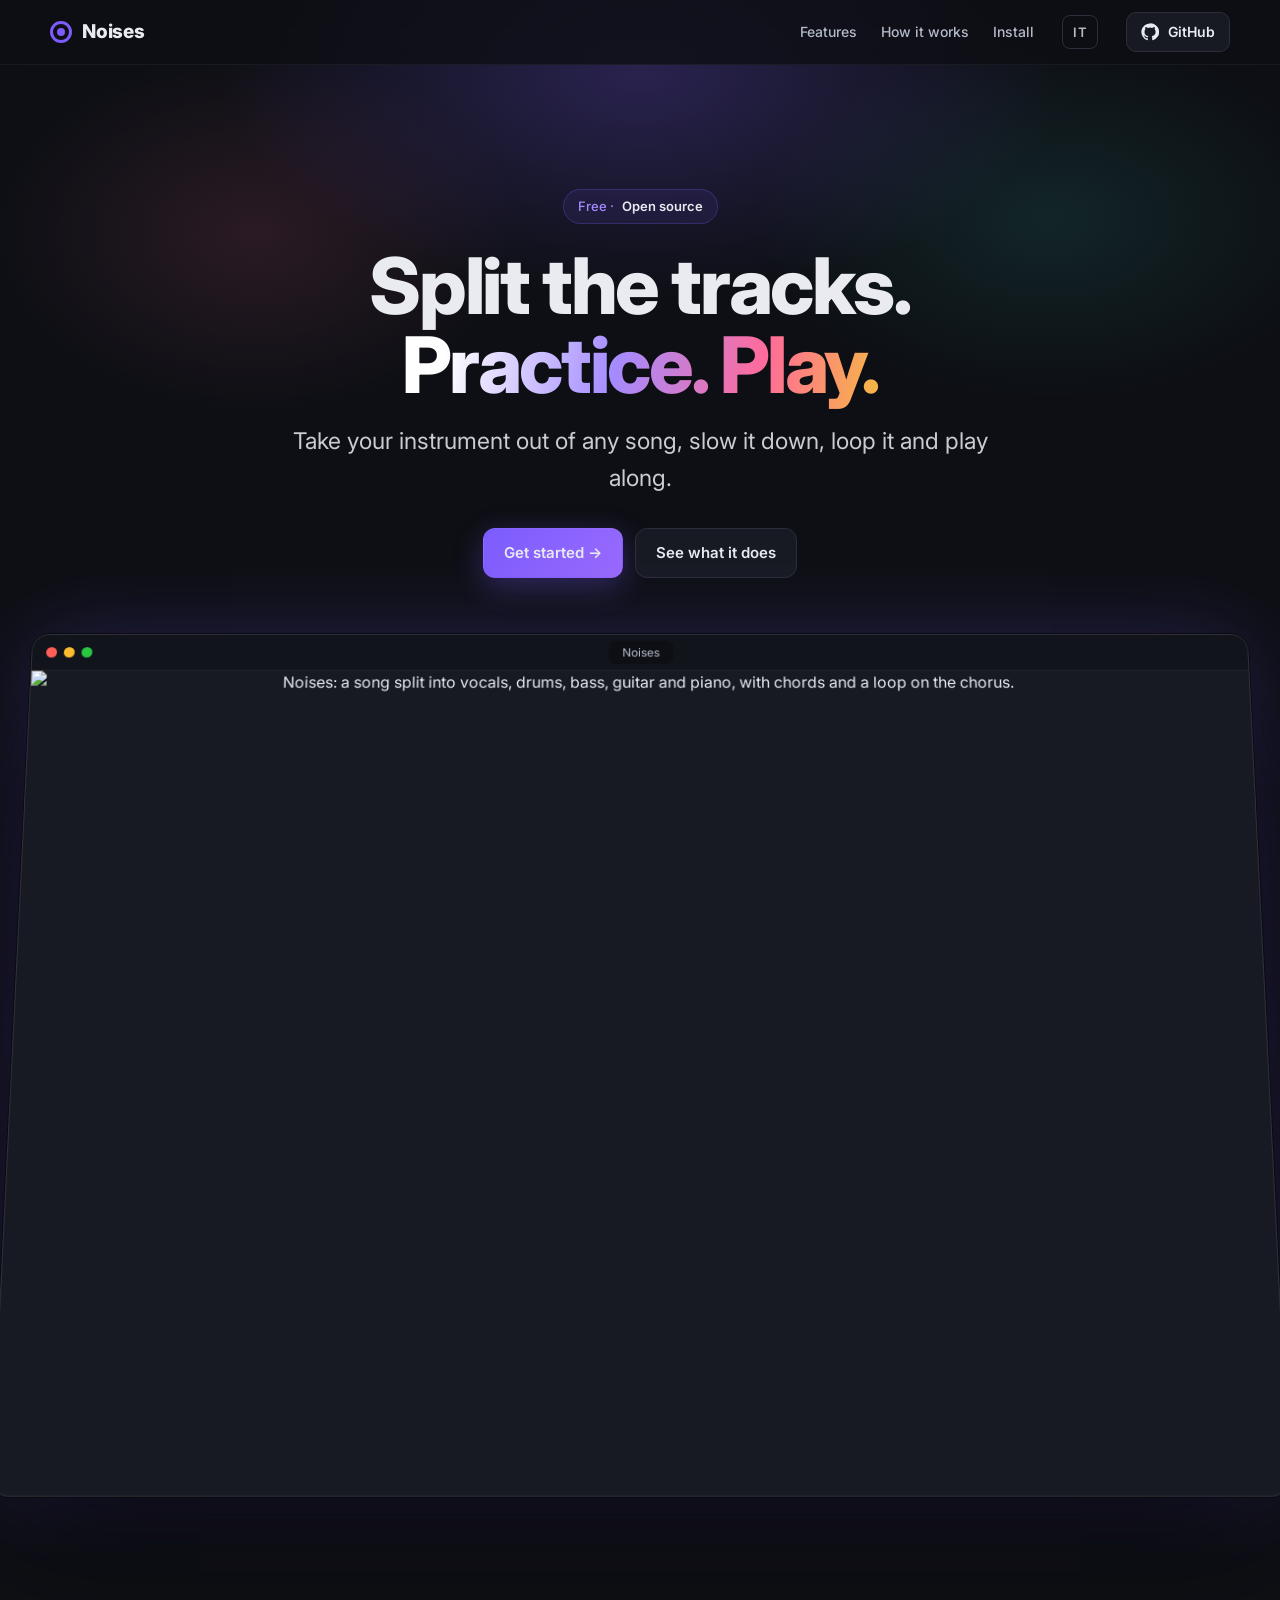
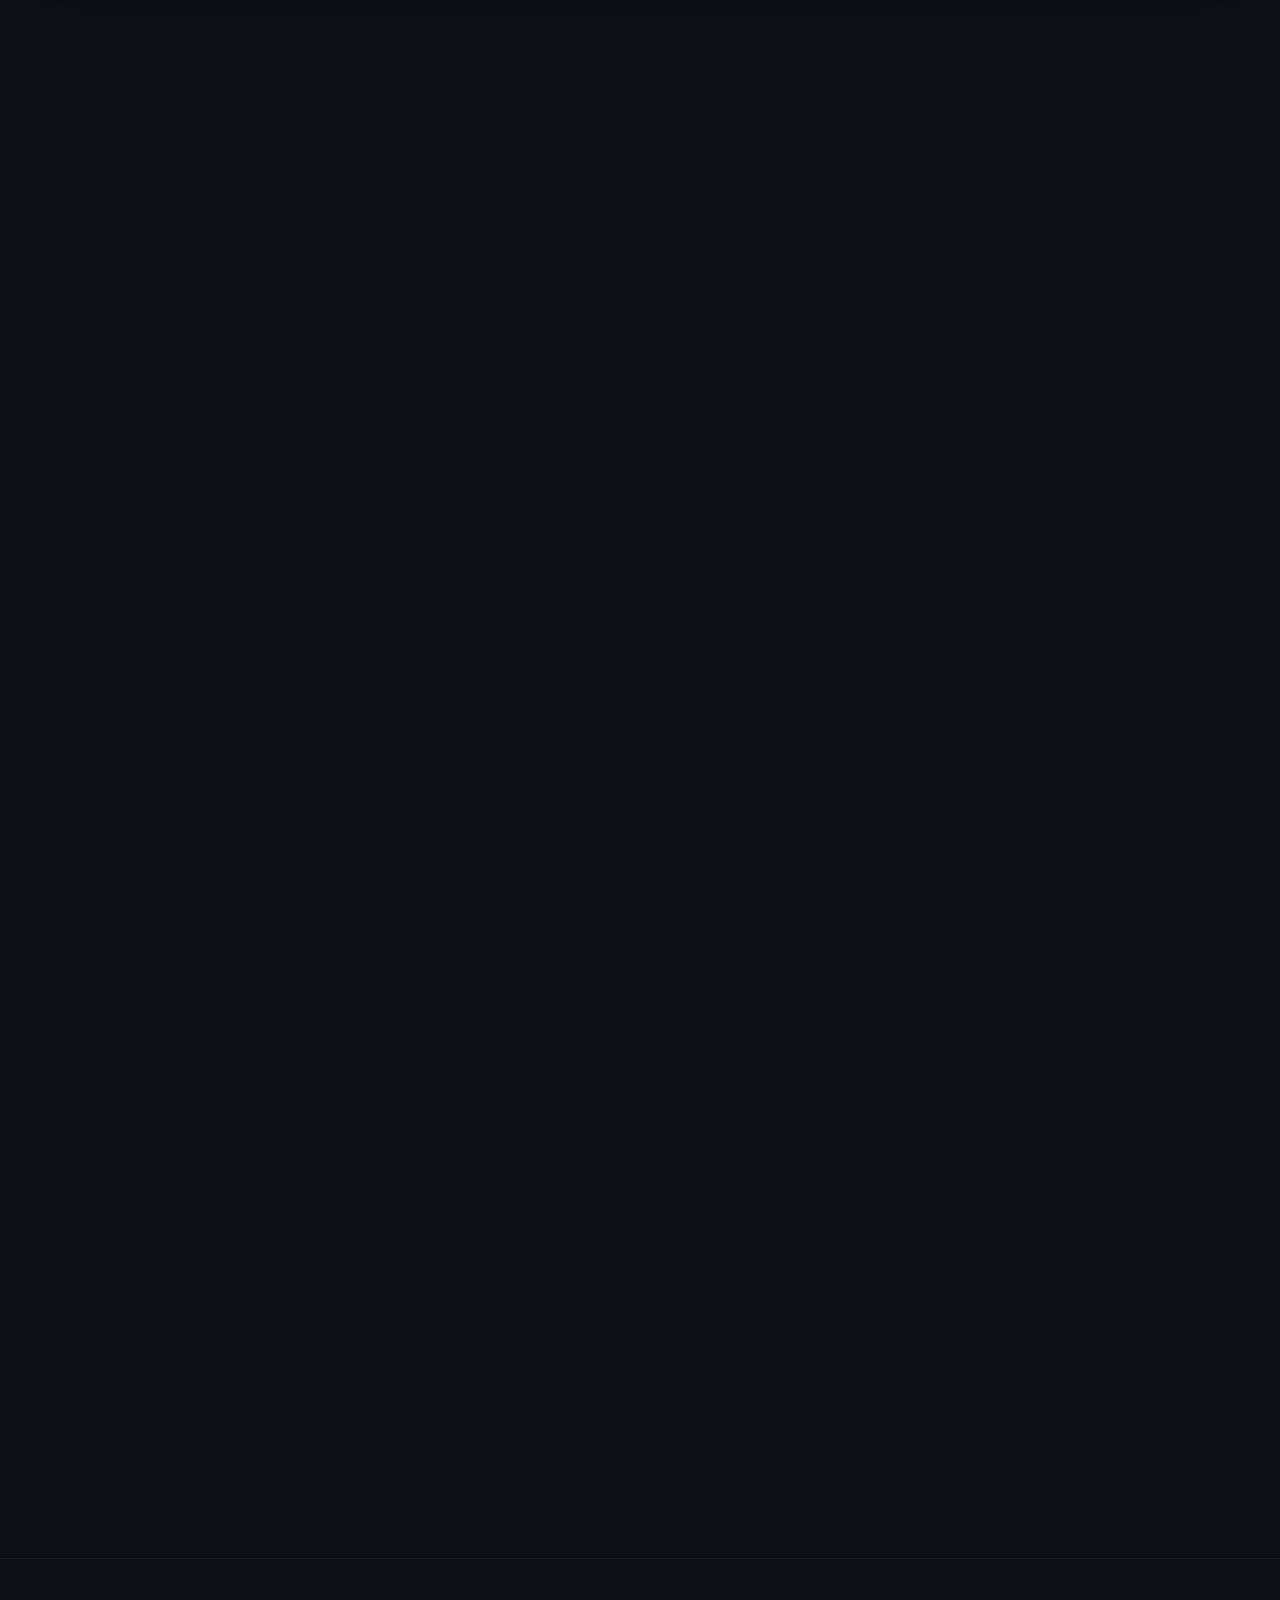
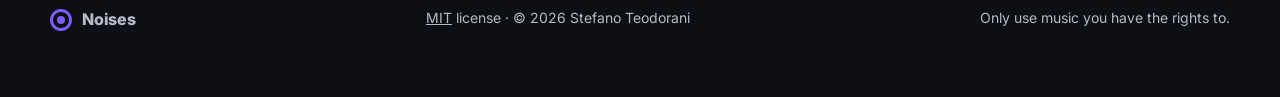
==== commit c9cf48e9: "Sito: home più corta e senza descrizioni tecniche, lingua dal browser - Pagina italiana e inglese ri" ====
--- a/docs/index.html
+++ b/docs/index.html
@@ -4,15 +4,32 @@
 <meta charset="utf-8">
 <meta name="viewport" content="width=device-width, initial-scale=1">
 <title>Noises — separa le tracce, studia e suona</title>
-<meta name="description" content="Noises è una web app open source e self-hosted per musicisti: separazione delle tracce con l'AI, tonalità e velocità in tempo reale, accordi, spartito, tablatura, click adattivo, loop per esercitarsi, registrazione e basi. Licenza MIT.">
+<meta name="description" content="Isola voce, batteria e basso da qualsiasi brano, rallentalo, mettilo in loop e suonaci sopra. Gratis e open source, sul tuo computer.">
 <link rel="alternate" hreflang="it" href="https://teopost.github.io/noises/">
 <link rel="alternate" hreflang="en" href="https://teopost.github.io/noises/en/">
 <link rel="alternate" hreflang="x-default" href="https://teopost.github.io/noises/en/">
+<script>
+// Lingua: la scelta fatta con il pulsante IT/EN, altrimenti la prima tra italiano e inglese
+// nelle lingue preferite del browser (nessuna delle due: inglese). I motori di ricerca restano qui.
+(function () {
+  if (/bot|crawl|spider|slurp|facebookexternalhit|telegram|whatsapp|preview/i.test(navigator.userAgent)) return;
+  var saved = null;
+  try { saved = localStorage.getItem('noises.site.lang'); } catch (e) {}
+  if (saved === 'it') return;
+  if (saved === 'en') { location.replace('en/' + location.hash); return; }
+  var list = navigator.languages && navigator.languages.length ? navigator.languages : [navigator.language || ''];
+  for (var i = 0; i < list.length; i++) {
+    if (/^it\b/i.test(list[i])) return;
+    if (/^en\b/i.test(list[i])) break;
+  }
+  location.replace('en/' + location.hash);
+})();
+</script>
 <meta property="og:type" content="website">
 <meta property="og:locale" content="it_IT">
 <meta property="og:locale:alternate" content="en_US">
 <meta property="og:title" content="Noises — separa le tracce, studia e suona">
-<meta property="og:description" content="Separazione AI, accordi, spartito, click adattivo e basi. Self-hosted, open source (MIT), gira anche su Raspberry Pi.">
+<meta property="og:description" content="Isola gli strumenti, rallenta, metti in loop e suona sopra. Gratis e open source.">
 <meta property="og:image" content="https://teopost.github.io/noises/assets/og.jpg">
 <meta property="og:url" content="https://teopost.github.io/noises/">
 <meta name="twitter:card" content="summary_large_image">
@@ -29,15 +46,11 @@
   <div class="wrap">
     <a class="brand" href="#"><span class="logo"></span>Noises</a>
     <div class="nav-links">
-      <a href="#funzionalita">Funzionalità</a>
-      <a href="#click">Click</a>
-      <a href="#pratica">Pratica</a>
-      <a href="#registra">Registrazione</a>
-      <a href="#condividi">Condividi</a>
+      <a href="#funzionalita">Cosa fa</a>
       <a href="#come-funziona">Come funziona</a>
       <a href="#installa">Installa</a>
     </div>
-    <a class="lang" href="en/" hreflang="en" lang="en" title="English version">EN</a>
+    <a class="lang" href="en/" hreflang="en" lang="en" title="English version" onclick="try{localStorage.setItem('noises.site.lang','en')}catch(e){}">EN</a>
     <a class="btn small" href="https://github.com/teopost/noises">
       <svg viewBox="0 0 24 24"><path d="M12 .5a11.5 11.5 0 0 0-3.64 22.41c.58.1.79-.25.79-.56v-2c-3.2.7-3.88-1.37-3.88-1.37-.53-1.33-1.28-1.69-1.28-1.69-1.05-.71.08-.7.08-.7 1.15.08 1.76 1.19 1.76 1.19 1.03 1.76 2.7 1.25 3.36.96.1-.75.4-1.25.73-1.54-2.55-.29-5.24-1.28-5.24-5.69 0-1.26.45-2.29 1.19-3.1-.12-.29-.52-1.46.11-3.05 0 0 .97-.31 3.17 1.18a11 11 0 0 1 5.78 0c2.2-1.49 3.17-1.18 3.17-1.18.63 1.59.23 2.76.11 3.05.74.81 1.19 1.84 1.19 3.1 0 4.42-2.7 5.39-5.26 5.68.41.36.78 1.06.78 2.14v3.17c0 .31.21.67.8.56A11.5 11.5 0 0 0 12 .5z"/></svg>
       GitHub
@@ -48,227 +61,58 @@
 <header class="hero">
   <div class="wrap">
     <div class="bars" aria-hidden="true"></div>
-    <span class="pill">Open source · <b>Licenza MIT</b> · Self-hosted</span>
+    <span class="pill">Gratis · <b>Open source</b></span>
     <h1>Separa le tracce.<br><span class="grad">Studia. Suona.</span></h1>
-    <p class="lead">Noises è lo studio di pratica per musicisti che gira sul tuo server: isola voce, batteria e basso con l'AI, cambia tonalità e velocità in tempo reale, legge accordi e spartiti, ti dà un click che segue davvero la band, mette in loop i passaggi da studiare e registra la tua parte sopra il brano.</p>
+    <p class="lead">Togli il tuo strumento da qualsiasi brano, rallentalo, mettilo in loop e suonaci sopra.</p>
     <div class="cta">
-      <a class="btn primary" href="#installa">Installa in pochi minuti →</a>
-      <a class="btn" href="https://github.com/teopost/noises">Guarda il codice</a>
+      <a class="btn primary" href="#installa">Inizia →</a>
+      <a class="btn" href="#funzionalita">Scopri cosa fa</a>
     </div>
-    <div class="meta"><span>Docker Compose</span><span>x86-64 e ARM64</span><span>Raspberry Pi 4/5</span><span>Funziona offline</span><span>Italiano e inglese</span></div>
   </div>
   <div class="shot">
     <div class="frame" id="hero-frame">
-      <div class="frame-bar"><i></i><i></i><i></i><span>noises.local — Horny</span></div>
-      <img src="assets/hero.webp" width="2400" height="1590" alt="Editor di Noises con il brano Horny separato in sei tracce: voce, batteria, basso con piano roll delle note, chitarra, piano; corsia degli accordi, segnalibri, loop sul ritornello e click attivo.">
+      <div class="frame-bar"><i></i><i></i><i></i><span>Noises</span></div>
+      <img src="assets/hero.webp" width="2400" height="1590" alt="Noises: un brano diviso in voce, batteria, basso, chitarra e piano, con accordi e un loop sul ritornello.">
     </div>
-    <p class="caption">"Horny" separato in 6 tracce, con accordi, segnalibri, piano roll del basso e loop sul ritornello.</p>
   </div>
 </header>
 
 <section id="funzionalita">
   <div class="wrap">
     <div class="center reveal">
-      <div class="kicker">Funzionalità</div>
-      <h2>Tutto quello che serve per imparare un brano</h2>
-      <p class="sub">Dall'ascolto alla base per il concerto, nello stesso posto. Senza abbonamenti e senza caricare la tua musica sul cloud di qualcun altro.</p>
+      <h2>Tutto per imparare un brano</h2>
     </div>
     <div class="grid">
       <article class="card reveal" style="--glow:#7c5cff">
         <div class="ico"><svg viewBox="0 0 24 24"><path d="M4 7h16M4 12h10M4 17h13"/><circle cx="18" cy="12" r="2"/></svg></div>
-        <h3>Separazione con l'AI</h3>
-        <p>Demucs v4 divide il brano in voce, batteria, basso e altro, oppure in 6 tracce con chitarra e piano. Per la voce più pulita c'è Mel-Band RoFormer. Muto, solo e volume per traccia.</p>
+        <h3>Separa gli strumenti</h3>
+        <p>Voce, batteria, basso, chitarra e piano, ognuno sulla sua traccia.</p>
       </article>
       <article class="card reveal" style="--glow:#ff6b9a">
         <div class="ico"><svg viewBox="0 0 24 24"><path d="M12 3v18M7 8l5-5 5 5M7 16l5 5 5-5"/></svg></div>
-        <h3>Tonalità e velocità live</h3>
-        <p>±12 semitoni e 50–150% di velocità, indipendenti e applicati in tempo reale nel browser. La tonalità del brano si aggiorna mentre trasponi.</p>
+        <h3>Rallenta e trasponi</h3>
+        <p>Cambia velocità senza cambiare tonalità, o cambia tonalità per la tua voce.</p>
+      </article>
+      <article class="card reveal" style="--glow:#2bd47d">
+        <div class="ico"><svg viewBox="0 0 24 24"><path d="M17 2l4 4-4 4"/><path d="M3 11v-1a4 4 0 0 1 4-4h14M7 22l-4-4 4-4"/><path d="M21 13v1a4 4 0 0 1-4 4H3"/></svg></div>
+        <h3>Ripeti il passaggio</h3>
+        <p>Metti in loop l'assolo difficile finché non ti viene.</p>
       </article>
       <article class="card reveal" style="--glow:#f5b942">
-        <div class="ico"><svg viewBox="0 0 24 24"><rect x="3" y="5" width="18" height="14" rx="2"/><path d="M7 9v6M11 9v6M15 9v6"/></svg></div>
-        <h3>Accordi</h3>
-        <p>170 accordi riconosciuti con BTC, anche sul brano non separato. Accordo corrente e successivo, notazione C D E o Do Re Mi, correzione a mano.</p>
+        <div class="ico"><svg viewBox="0 0 24 24"><path d="M4 6h16M4 10h16M4 14h16M4 18h16"/><circle cx="9" cy="16" r="2.2" fill="currentColor"/></svg></div>
+        <h3>Accordi e spartito</h3>
+        <p>Accordi, note e tablatura scritti in automatico.</p>
       </article>
       <article class="card reveal" style="--glow:#3dd6c4">
-        <div class="ico"><svg viewBox="0 0 24 24"><path d="M3 18h4v-5H3zM10 18h4V8h-4zM17 18h4V4h-4z"/></svg></div>
-        <h3>Note e piano roll</h3>
-        <p>Trascrizione automatica di ogni traccia, piano roll modificabile e synth con otto suoni per ascoltare le note, anche un'ottava sopra.</p>
+        <div class="ico"><svg viewBox="0 0 24 24"><path d="M9 3h6l4 18H5z"/><path d="M12 15l5-8"/></svg></div>
+        <h3>Un click a tempo con la band</h3>
+        <p>Il metronomo che segue il batterista vero.</p>
       </article>
       <article class="card reveal" style="--glow:#a48bff">
-        <div class="ico"><svg viewBox="0 0 24 24"><path d="M4 6h16M4 10h16M4 14h16M4 18h16"/><circle cx="9" cy="16" r="2.2" fill="currentColor"/></svg></div>
-        <h3>Spartito e tablatura</h3>
-        <p>MusicXML per pianoforte, batteria, chitarra e basso a 4 o 5 corde, con il cursore che segue la musica. Stampa, PDF ed export.</p>
+        <div class="ico"><svg viewBox="0 0 24 24"><circle cx="12" cy="12" r="3.5"/><path d="M12 2v3M12 19v3M2 12h3M19 12h3"/></svg></div>
+        <h3>Registra e condividi</h3>
+        <p>Registrati sopra il brano e manda il mix alla band con un link.</p>
       </article>
-      <article class="card reveal" style="--glow:#2bd47d">
-        <div class="ico"><svg viewBox="0 0 24 24"><path d="M9 3h6l4 18H5z"/><path d="M12 15l5-8"/></svg></div>
-        <h3>Click adattivo</h3>
-        <p>Il metronomo che segue i colpi reali della batteria, oppure il tempo medio o un BPM fisso. Pre-conteggio che porta sempre sull'"1".</p>
-      </article>
-      <article class="card reveal" style="--glow:#ff6b9a">
-        <div class="ico"><svg viewBox="0 0 24 24"><rect x="3" y="4" width="18" height="5" rx="1.5"/><rect x="3" y="11" width="11" height="5" rx="1.5"/><path d="M17 13.5h4M19 11.5v4"/></svg></div>
-        <h3>Editor multitraccia</h3>
-        <p>Progetti con più brani, clip da tagliare e spostare, gruppi, segnalibri, annulla e ripeti. Trascini i file dal computer o importi da YouTube.</p>
-      </article>
-      <article class="card reveal" style="--glow:#f5b942">
-        <div class="ico"><svg viewBox="0 0 24 24"><path d="M8 6h13M8 12h13M8 18h13"/><path d="M3 6h.01M3 12h.01M3 18h.01"/></svg></div>
-        <h3>Scalette per il palco</h3>
-        <p>Metti in fila i progetti della serata: alla fine di un brano parte il successivo dopo la pausa che scegli, oppure aspetta il tuo Play.</p>
-      </article>
-      <article class="card reveal" style="--glow:#3dd6c4">
-        <div class="ico"><svg viewBox="0 0 24 24"><path d="M12 3v12M7 10l5 5 5-5M5 21h14"/></svg></div>
-        <h3>Basi pronte</h3>
-        <p>Esporta in MP3, WAV, FLAC o MIDI solo le tracce attive, per esempio tutto tranne il tuo strumento, con click e pre-conteggio inclusi.</p>
-      </article>
-    </div>
-  </div>
-</section>
-
-<section id="click" style="padding-top: 24px">
-  <div class="wrap split">
-    <div class="reveal">
-      <div class="kicker">Ritmo</div>
-      <h2>Un click che va a tempo con la band</h2>
-      <p class="sub">I batteristi veri non suonano come un metronomo. Noises rileva ogni colpo di cassa e aggancia il click al momento in cui il colpo si sente davvero.</p>
-      <div class="click-modes" id="click-demo" aria-hidden="true">
-        <div class="mode"><strong>Adattivo<small>segue ogni colpo</small></strong><div class="ticks-row" data-mode="adapt"></div></div>
-        <div class="mode"><strong>Tempo medio<small>stabile, segue le derive</small></strong><div class="ticks-row" data-mode="smooth"></div></div>
-        <div class="mode"><strong>Metronomo<small>BPM fisso, per studiare</small></strong><div class="ticks-row" data-mode="fixed"></div></div>
-      </div>
-      <p class="note">● cassa registrata &nbsp; ▍ click &nbsp; <span style="color:var(--amber)">▍</span> primo tempo della battuta</p>
-    </div>
-    <div class="reveal">
-      <ul class="ticks">
-        <li><span><b>Metro e primo tempo</b> regolabili: 2/4, 3/4, 4/4, 6/8, 12/8, battito doppio o dimezzato.</span></li>
-        <li><span><b>Spostamento fine a orecchio</b>, 5 ms alla volta, salvato per ogni brano.</span></li>
-        <li><span><b>Sei suoni</b>: beep, legnetto, claves, campanaccio, charleston, bordo del rullante.</span></li>
-        <li><span><b>Pre-conteggio</b> di una o due battute che porta sempre sul primo tempo, anche partendo a metà battuta.</span></li>
-        <li><span><b>Nelle basi esportate</b> il click è identico a quello che senti.</span></li>
-      </ul>
-    </div>
-  </div>
-</section>
-
-<section id="pratica" style="padding-top: 24px">
-  <div class="wrap split rev">
-    <div class="reveal">
-      <div class="kicker">Pratica</div>
-      <h2>Il tuo assolo in loop, finché non viene</h2>
-      <p class="sub">Seleziona il passaggio da studiare, dagli un nome e richiamalo con un clic. Il loop è già attivo e la testina all'inizio: premi Play e suona sopra, anche rallentato.</p>
-      <ul class="ticks">
-        <li><span><b>Sezioni salvate</b> nel progetto: "Assolo 1", "Bridge", "Riff finale". Il pulsante mostra la sezione in uso, la freccetta ▾ apre l'elenco.</span></li>
-        <li><span><b>Loop al volo</b>: mentre suona premi <b>I</b> all'inizio del passaggio e <b>O</b> alla fine, e il loop parte subito.</span></li>
-        <li><span><b>Regolazione fine</b> di inizio e fine: trascini i bordi (con Ctrl si agganciano al click), 0,1 s o 0,01 s per clic, oppure al click precedente o successivo. Anche mentre suona, senza interrompere.</span></li>
-        <li><span><b>Linee delle battute</b> nella timeline, a tempo con il click.</span></li>
-        <li><span><b>Restano al loro posto</b> a ogni velocità: studi l'assolo al 70% e poi lo porti a tempo.</span></li>
-        <li><span><b>Pre-click</b> a ogni ripartenza, per entrare a tempo sull'"1".</span></li>
-      </ul>
-    </div>
-    <div class="media reveal" aria-hidden="true">
-      <div class="frame flat">
-        <div class="frame-bar"><i></i><i></i><i></i><span>Loop — Assolo 1</span></div>
-        <div class="mock">
-          <div class="mock-bar">
-            <span class="b on">⟳ Loop</span><span class="t">1:52.4 – 2:14.0</span>
-            <span class="lbl">Inizio</span><span class="b sm acc">«</span><span class="b sm">‹</span><span class="b sm">›</span><span class="b sm acc">»</span>
-            <span class="lbl">Fine</span><span class="b sm acc">«</span><span class="b sm">‹</span><span class="b sm">›</span><span class="b sm acc">»</span>
-            <span class="b named">Assolo 1</span><span class="b sm">▾</span>
-          </div>
-          <div class="lanes">
-            <div class="lane-mock"><span class="name" style="--c:#ffb547">Batteria</span><div class="wave-mock" style="--c:#ffb547" data-seed="11"></div></div>
-            <div class="lane-mock"><span class="name" style="--c:#4fd1c5">Basso</span><div class="wave-mock" style="--c:#4fd1c5" data-seed="23"></div></div>
-            <div class="lane-mock"><span class="name" style="--c:#7cc4ff">Chitarra</span><div class="wave-mock muted" style="--c:#7cc4ff" data-seed="37"></div></div>
-            <div class="loop-mock"><span>Assolo 1</span></div>
-            <div class="ph-mock" style="--at:.52"></div>
-          </div>
-        </div>
-      </div>
-      <p class="caption">La chitarra originale è in muto: il loop ripete l'assolo e tu lo suoni sopra la band.</p>
-    </div>
-  </div>
-</section>
-
-<section id="registra" style="padding-top: 24px">
-  <div class="wrap split">
-    <div class="reveal">
-      <div class="kicker">Registrazione</div>
-      <h2>Registra la tua parte sopra la band</h2>
-      <p class="sub">Aggiungi una traccia vuota, scegli l'ingresso e premi ⏺. Suoni sopra il brano e la registrazione finisce nella timeline, già allineata al resto.</p>
-      <ul class="ticks">
-        <li><span><b>Microfono o scheda audio</b>: ingresso 1, 2 o stereo, con VU meter per regolare il livello prima di partire.</span></li>
-        <li><span><b>Forma d'onda dal vivo</b> mentre registri, con la latenza dell'audio compensata in automatico.</span></li>
-        <li><span><b>Più riprese sulla stessa traccia</b>: la nuova sostituisce solo il tratto rifatto, il resto rimane. Annulla per tornare alla precedente.</span></li>
-        <li><span><b>Ascoltati</b> al posto dell'originale, confrontali, ed esporta il risultato come qualsiasi altra traccia.</span></li>
-      </ul>
-    </div>
-    <div class="media reveal" aria-hidden="true">
-      <div class="frame flat">
-        <div class="frame-bar"><i></i><i></i><i></i><span>Registrazione in corso</span></div>
-        <div class="mock">
-          <div class="mock-bar">
-            <span class="b">▶</span><span class="b rec on">⏺</span><span class="t">2:03</span>
-            <span class="lbl">Ingresso</span><span class="b">Scheda audio · In 1</span>
-          </div>
-          <div class="lanes">
-            <div class="lane-mock"><span class="name" style="--c:#ffb547">Batteria</span><div class="wave-mock" style="--c:#ffb547" data-seed="11"></div></div>
-            <div class="lane-mock"><span class="name" style="--c:#7cc4ff">Chitarra</span><div class="wave-mock muted" style="--c:#7cc4ff" data-seed="37"></div></div>
-            <div class="lane-mock"><span class="name" style="--c:#ff4d5e"><span class="arm">⏺</span>La mia chitarra</span><div class="wave-mock" style="--c:#ff4d5e" data-seed="53" data-from=".4" data-fill=".64"></div></div>
-            <div class="ph-mock" style="--at:.64"></div>
-          </div>
-        </div>
-      </div>
-      <p class="caption">La forma d'onda rossa cresce mentre suoni, a partire dal punto in cui hai premuto ⏺.</p>
-    </div>
-  </div>
-</section>
-
-<section id="condividi" style="padding-top: 24px">
-  <div class="wrap split rev">
-    <div class="reveal">
-      <div class="kicker">Salvataggi e condivisione</div>
-      <h2>Prepara i tuoi mix e falli ascoltare a tutti</h2>
-      <p class="sub">Salva lo stato del progetto con un nome, per esempio <i>Solo voce</i> o <i>Base assolo chitarra</i>, e richiamalo con un clic. Ogni salvataggio può diventare un link pubblico da mandare alla band o da pubblicare sui social.</p>
-      <ul class="ticks">
-        <li><span><b>Salvataggi</b> di volumi, muto/solo, tonalità, velocità e loop. Il salvataggio in uso raccoglie da solo le modifiche: sposti il loop e resta salvato lì.</span></li>
-        <li><span><b>Link pubblico</b> con una pagina elegante, senza account: chi lo apre ascolta il mix con il suo loop, la sua tonalità e la sua velocità.</span></li>
-        <li><span><b>Più salvataggi in una pagina</b>: chi ascolta passa da uno all'altro senza perdere il punto del brano.</span></li>
-        <li><span><b>Sempre aggiornato</b>: se modifichi un salvataggio, il link si aggiorna da solo. Lo disattivi quando vuoi.</span></li>
-        <li><span><b>Anteprima sui social</b> con titolo, salvataggio, loop e forma d'onda del mix.</span></li>
-      </ul>
-    </div>
-    <div class="media reveal" aria-hidden="true">
-      <div class="frame flat">
-        <div class="frame-bar"><i></i><i></i><i></i><span>noises.tuodominio.it/s/…</span></div>
-        <div class="mock">
-          <div class="mock-bar"><span class="b named">Solo voce</span><span class="b">Base assolo chitarra</span><span class="b">Mix completo</span><span class="t">⟳ Loop · velocità 80%</span></div>
-          <div class="lanes">
-            <div class="lane-mock"><span class="name" style="--c:#b6a4ff">Mix</span><div class="wave-mock" style="--c:#b6a4ff" data-seed="61"></div></div>
-            <div class="loop-mock"><span>Loop</span></div>
-            <div class="ph-mock" style="--at:.58"></div>
-          </div>
-        </div>
-      </div>
-      <p class="caption">La pagina condivisa: si sceglie il salvataggio da ascoltare e il loop riparte da solo.</p>
-    </div>
-  </div>
-</section>
-
-<section style="padding-top: 24px">
-  <div class="wrap split">
-    <div class="reveal">
-      <div class="kicker">Dallo strumento alla carta</div>
-      <h2>Lo spartito si scrive da solo</h2>
-      <p class="sub">Ogni traccia separata diventa uno spartito: pentagramma, tablatura o entrambi. È un punto di partenza da correggere nel piano roll, non un lavoro da rifare da zero.</p>
-      <ul class="ticks">
-        <li><span><b>Basso a 4 o 5 corde e chitarra</b> (anche Drop D e Drop C), con diteggiature che limitano gli spostamenti della mano.</span></li>
-        <li><span><b>Batteria in notazione percussiva</b>: cassa, rullante e hi-hat.</span></li>
-        <li><span><b>Cursore</b> che segue la riproduzione, alterazioni secondo la tonalità, export MusicXML e stampa.</span></li>
-      </ul>
-    </div>
-    <div class="media reveal">
-      <div class="frame flat">
-        <div class="frame-bar"><i></i><i></i><i></i><span>Spartito — Basso</span></div>
-        <img src="assets/score.webp" width="1800" height="780" decoding="async" alt="Spartito del basso di Horny generato automaticamente, in chiave di basso a 128 BPM.">
-      </div>
     </div>
   </div>
 </section>
@@ -276,77 +120,24 @@
 <section id="come-funziona" style="padding-top: 24px">
   <div class="wrap">
     <div class="center reveal">
-      <div class="kicker">Come funziona</div>
-      <h2>Dal file al palco in tre passi</h2>
+      <h2>In tre passi</h2>
     </div>
     <div class="steps">
-      <div class="step reveal"><h3>Carica</h3><p>Trascina un file audio nella timeline o incolla un link YouTube. Il brano entra nella libreria e nel progetto.</p></div>
-      <div class="step reveal"><h3>Separa e analizza</h3><p>Dal menu ⋯ della traccia scegli separazione, accordi, ritmo e note. Tutto gira sul tuo server, anche senza internet.</p></div>
-      <div class="step reveal"><h3>Suona</h3><p>Rallenta, trasponi, salva il passaggio difficile come sezione e ripetilo in loop, togli il tuo strumento, accendi il click e registrati. Poi esporta la base.</p></div>
+      <div class="step reveal"><h3>Carica</h3><p>Trascina un brano o incolla un link di YouTube.</p></div>
+      <div class="step reveal"><h3>Separa</h3><p>Scegli quali strumenti vuoi isolare.</p></div>
+      <div class="step reveal"><h3>Suona</h3><p>Togli il tuo strumento, rallenta e suona sopra.</p></div>
     </div>
   </div>
 </section>
 
-<section id="installa" style="padding-top: 24px">
-  <div class="wrap split">
-    <div class="reveal">
-      <div class="kicker">Installa</div>
-      <h2>Tuo, sul tuo hardware</h2>
-      <p class="sub">Un'unica immagine Docker con modelli e librerie già dentro. Gira su un PC, su un server o su un <b>Raspberry Pi 4/5</b> a 64 bit, per più utenti, ognuno con la sua libreria.</p>
-      <ul class="ticks">
-        <li><span><b>Account</b> con verifica email o accesso con Google.</span></li>
-        <li><span><b>Amministrazione</b>: utenti e ruoli, inviti via email, registro di accessi e attività, avviso quando esce una nuova versione.</span></li>
-        <li><span><b>I tuoi dati restano a casa</b>: brani, progetti e analisi stanno in un volume Docker.</span></li>
-        <li><span><b>Backup di un progetto</b> in un file zip, con tutti i suoi brani: lo ripristini su un'altra installazione e i brani entrano nella libreria.</span></li>
-        <li><span><b>Fuori casa</b> con HTTPS, per esempio tramite Cloudflare Tunnel.</span></li>
-      </ul>
-    </div>
-    <div class="reveal">
-      <div class="tabs" role="tablist">
-        <button class="on" data-tab="pc" role="tab" aria-selected="true">PC o server</button>
-        <button data-tab="pi" role="tab" aria-selected="false">Raspberry Pi</button>
-      </div>
-      <div class="term" data-panel="pc">
-        <div class="frame-bar"><i></i><i></i><i></i><span>terminale</span></div>
-<pre><span class="p">$ </span>git clone https://github.com/teopost/noises.git
-<span class="p">$ </span>cd noises
-<span class="p">$ </span>make up      <span class="c"># build + avvio</span>
-<span class="p">$ </span>make open    <span class="c"># http://localhost:8080</span></pre>
-      </div>
-      <div class="term panel-hidden" data-panel="pi">
-        <div class="frame-bar"><i></i><i></i><i></i><span>raspberrypi</span></div>
-<pre><span class="p">$ </span>git clone https://github.com/teopost/noises.git
-<span class="p">$ </span>cd noises &amp;&amp; cp .env.example .env
-<span class="c"># in .env: immagine pronta della CI</span>
-<span class="k">NOISES_IMAGE</span>=ghcr.io/teopost/noises:latest
-<span class="p">$ </span>make pull    <span class="c"># scarica e avvia, niente build</span></pre>
-      </div>
-      <p class="note">Requisiti: Docker con Compose v2 e <code>make</code>. Il motore audio del browser richiede HTTPS oppure <code>localhost</code>.</p>
-    </div>
-  </div>
-</section>
-
-<section style="padding-top: 24px">
-  <div class="wrap center reveal">
-    <div class="kicker">Sotto il cofano</div>
-    <h2>Costruito su strumenti eccellenti</h2>
-    <p class="sub">Un server in Rust coordina librerie di riferimento per l'audio. Il browser fa il resto: mixa, cambia tonalità e velocità e tiene il click a tempo.</p>
-    <div class="stack">
-      <span><b>Rust</b> · axum · tokio</span><span><b>Demucs v4</b> separazione</span><span><b>BTC</b> accordi</span>
-      <span><b>Basic Pitch</b> note</span><span><b>librosa</b> ritmo</span><span><b>music21</b> + <b>OSMD</b> spartito</span>
-      <span><b>Rubber Band</b> export</span><span><b>Web Audio</b> AudioWorklet</span><span><b>yt-dlp</b> import</span><span><b>SQLite</b> account</span>
-    </div>
-  </div>
-</section>
-
-<section style="padding-top: 24px; padding-bottom: 0">
+<section id="installa" style="padding-top: 24px; padding-bottom: 0">
   <div class="wrap">
     <div class="final reveal">
-      <h2>Libero, aperto, tuo.</h2>
-      <p class="sub" style="margin: 0 auto">Noises è distribuito con licenza MIT: usalo, modificalo, condividilo.</p>
+      <h2>Tuo, a casa tua</h2>
+      <p class="sub" style="margin: 0 auto">Si installa sul tuo computer, su un server o su un Raspberry Pi. La tua musica non va sul cloud di nessuno.</p>
       <div class="cta">
-        <a class="btn primary" href="https://github.com/teopost/noises">Vai al repository →</a>
-        <a class="btn" href="https://github.com/teopost/noises/blob/main/README.md">Leggi la documentazione</a>
+        <a class="btn primary" href="https://github.com/teopost/noises#avvio-rapido">Guida all'installazione →</a>
+        <a class="btn" href="https://github.com/teopost/noises">Vai su GitHub</a>
       </div>
     </div>
   </div>
@@ -356,7 +147,7 @@
   <div class="wrap">
     <div><a class="brand" href="#" style="font-size:16px"><span class="logo"></span>Noises</a></div>
     <div>Licenza <a href="https://github.com/teopost/noises/blob/main/LICENSE.md">MIT</a> · © 2026 Stefano Teodorani</div>
-    <div>Usa solo contenuti per cui hai i diritti.</div>
+    <div>Usa solo musica per cui hai i diritti.</div>
   </div>
 </footer>
 
--- a/docs/assets/site.css
+++ b/docs/assets/site.css
@@ -0,0 +1,215 @@
+:root {
+  --bg: #0d0f14;
+  --bg-2: #12151c;
+  --panel: #171a22;
+  --panel-2: #1e222c;
+  --border: #2a2f3b;
+  --text: #e9ebf1;
+  --muted: #b4bac8;
+  --accent: #7c5cff;
+  --accent-2: #a48bff;
+  --pink: #ff6b9a;
+  --amber: #f5b942;
+  --teal: #3dd6c4;
+  --green: #2bd47d;
+  --radius: 16px;
+  --max: 1180px;
+}
+* { box-sizing: border-box; }
+html { scroll-behavior: smooth; }
+body {
+  margin: 0; background: var(--bg); color: var(--text);
+  font: 16px/1.6 Inter, system-ui, -apple-system, "Segoe UI", Roboto, sans-serif;
+  -webkit-font-smoothing: antialiased; overflow-x: hidden;
+}
+a { color: inherit; }
+img { max-width: 100%; height: auto; display: block; }
+.wrap { width: min(var(--max), 100% - 32px); margin: 0 auto; }
+@media (prefers-reduced-motion: reduce) { *, *::before, *::after { animation: none !important; transition: none !important; } html { scroll-behavior: auto; } }
+
+/* ---------- barra superiore ---------- */
+.nav {
+  position: sticky; top: 0; z-index: 20; backdrop-filter: blur(14px); -webkit-backdrop-filter: blur(14px);
+  background: color-mix(in srgb, var(--bg) 78%, transparent); border-bottom: 1px solid #ffffff0d;
+}
+.nav .wrap { display: flex; align-items: center; gap: 28px; height: 64px; }
+.brand { display: flex; align-items: center; gap: 10px; font-weight: 800; font-size: 19px; text-decoration: none; letter-spacing: -.2px; }
+.logo { width: 22px; height: 22px; border-radius: 50%; border: 3px solid var(--accent); display: grid; place-items: center; }
+.logo::after { content: ''; width: 8px; height: 8px; border-radius: 50%; background: var(--accent); }
+.nav-links { display: flex; gap: 24px; margin-left: auto; }
+.nav-links a { color: var(--muted); text-decoration: none; font-size: 14px; font-weight: 500; }
+.nav-links a:hover { color: var(--text); }
+.btn {
+  display: inline-flex; align-items: center; gap: 9px; padding: 12px 20px; border-radius: 12px; font-weight: 600; font-size: 15px;
+  text-decoration: none; border: 1px solid var(--border); background: var(--panel); color: var(--text); transition: transform .15s, border-color .15s, background .15s;
+}
+.btn:hover { transform: translateY(-1px); border-color: #3b4252; }
+.btn.primary { background: linear-gradient(135deg, var(--accent), #9b6bff); border-color: transparent; box-shadow: 0 8px 30px #7c5cff55; }
+.btn.primary:hover { box-shadow: 0 10px 36px #7c5cff77; }
+.btn.small { padding: 8px 14px; font-size: 14px; border-radius: 10px; }
+.btn svg { width: 18px; height: 18px; fill: currentColor; }
+@media (max-width: 760px) { .nav-links { display: none; } .nav .btn.small { margin-left: auto; } }
+
+/* ---------- hero ---------- */
+.hero { position: relative; padding: 84px 0 40px; text-align: center; isolation: isolate; }
+.hero::before {
+  content: ''; position: absolute; inset: -120px 0 auto; height: 720px; z-index: -1;
+  background:
+    radial-gradient(600px 320px at 50% 18%, #7c5cff40, transparent 70%),
+    radial-gradient(380px 260px at 20% 40%, #ff6b9a1f, transparent 70%),
+    radial-gradient(420px 260px at 82% 38%, #3dd6c41c, transparent 70%);
+}
+.pill {
+  display: inline-flex; align-items: center; gap: 8px; padding: 6px 14px; border-radius: 999px; font-size: 13px; font-weight: 500;
+  color: var(--accent-2); background: #7c5cff17; border: 1px solid #7c5cff40;
+}
+.pill b { color: var(--text); font-weight: 600; }
+h1 {
+  font-size: clamp(40px, 7vw, 78px); line-height: 1.02; letter-spacing: -2.4px; font-weight: 800; margin: 22px auto 18px; max-width: 900px;
+}
+.grad { background: linear-gradient(100deg, #fff 10%, var(--accent-2) 45%, var(--pink) 75%, var(--amber)); -webkit-background-clip: text; background-clip: text; color: transparent; }
+.lead { color: var(--text); opacity: .86; font-size: clamp(19px, 2.4vw, 23px); max-width: 720px; margin: 0 auto 32px; }
+.cta { display: flex; gap: 12px; justify-content: center; flex-wrap: wrap; }
+.meta { margin-top: 22px; display: flex; gap: 18px; justify-content: center; flex-wrap: wrap; color: var(--muted); font-size: 13px; }
+.meta span { display: inline-flex; align-items: center; gap: 6px; }
+.meta span::before { content: ''; width: 6px; height: 6px; border-radius: 50%; background: var(--green); }
+
+/* onde animate decorative */
+.bars { display: flex; justify-content: center; align-items: center; gap: 4px; height: 34px; margin: 0 auto 6px; }
+.bars i { width: 4px; border-radius: 3px; background: linear-gradient(var(--accent-2), var(--pink)); animation: eq 1.2s ease-in-out infinite; opacity: .85; }
+@keyframes eq { 0%, 100% { height: 6px; } 50% { height: 30px; } }
+
+/* ---------- screenshot ---------- */
+.shot { margin: 56px auto 0; width: min(1240px, 100% - 32px); perspective: 1800px; }
+.frame {
+  border-radius: 18px; overflow: hidden; border: 1px solid #ffffff1a; background: var(--panel);
+  box-shadow: 0 40px 120px -20px #000c, 0 0 0 1px #00000080, 0 0 90px -10px #7c5cff55;
+  transform: rotateX(8deg) scale(.98); transform-origin: 50% 0; transition: transform .8s cubic-bezier(.2,.7,.2,1);
+}
+.frame.flat { transform: none; }
+@media (max-width: 760px) { .frame { transform: none; } .shot { margin-top: 40px; } }
+.frame-bar { display: flex; align-items: center; gap: 7px; height: 38px; padding: 0 14px; background: #12141b; border-bottom: 1px solid #ffffff10; }
+.frame-bar i { width: 11px; height: 11px; border-radius: 50%; background: #3a3f4c; }
+.frame-bar i:nth-child(1) { background: #ff5f57; } .frame-bar i:nth-child(2) { background: #febc2e; } .frame-bar i:nth-child(3) { background: #28c840; }
+.frame-bar span { margin: 0 auto; font-size: 12px; color: var(--muted); background: #0d0f14; padding: 3px 14px; border-radius: 7px; transform: translateX(-26px); }
+.caption { text-align: center; color: var(--muted); font-size: 13px; margin-top: 16px; }
+
+/* ---------- sezioni ---------- */
+section { padding: 96px 0; }
+.kicker { color: var(--accent-2); font-weight: 600; font-size: 13px; letter-spacing: 1.6px; text-transform: uppercase; }
+h2 { font-size: clamp(30px, 4.4vw, 46px); line-height: 1.1; letter-spacing: -1.2px; margin: 10px 0 14px; font-weight: 800; }
+.sub { color: var(--muted); font-size: 19px; max-width: 680px; margin: 0; }
+.center { text-align: center; } .center .sub { margin: 0 auto; }
+
+.grid { display: grid; grid-template-columns: repeat(3, 1fr); gap: 16px; margin-top: 48px; }
+@media (max-width: 980px) { .grid { grid-template-columns: repeat(2, 1fr); } }
+@media (max-width: 620px) { .grid { grid-template-columns: 1fr; } }
+.card {
+  position: relative; padding: 26px; border-radius: var(--radius); background: linear-gradient(180deg, var(--panel), var(--bg-2));
+  border: 1px solid var(--border); overflow: hidden; transition: border-color .2s, transform .2s;
+}
+.card:hover { border-color: #7c5cff66; transform: translateY(-2px); }
+.card::after { content: ''; position: absolute; inset: auto -40% -60% auto; width: 220px; height: 220px; border-radius: 50%; background: var(--glow, #7c5cff); opacity: .07; filter: blur(30px); }
+.ico { width: 44px; height: 44px; border-radius: 12px; display: grid; place-items: center; margin-bottom: 18px; background: color-mix(in srgb, var(--glow, #7c5cff) 16%, transparent); color: var(--glow, var(--accent-2)); }
+.ico svg { width: 22px; height: 22px; fill: none; stroke: currentColor; stroke-width: 2; stroke-linecap: round; stroke-linejoin: round; }
+.card h3 { margin: 0 0 8px; font-size: 19px; letter-spacing: -.2px; }
+.card p { margin: 0; color: var(--muted); font-size: 16.5px; line-height: 1.55; }
+
+/* blocchi affiancati */
+.split { display: grid; grid-template-columns: 1fr 1.15fr; gap: 56px; align-items: center; }
+.split.rev { grid-template-columns: 1.15fr 1fr; }
+.split.rev .media { order: -1; }
+@media (max-width: 900px) { .split, .split.rev { grid-template-columns: 1fr; gap: 32px; } .split.rev .media { order: 0; } }
+.split > *, .grid > *, .steps > * { min-width: 0; } /* il terminale scorre al suo interno, non allarga la pagina */
+@media (max-width: 520px) { .frame-bar span { display: none; } }
+.ticks { list-style: none; padding: 0; margin: 26px 0 0; display: grid; gap: 12px; }
+.ticks li { display: flex; gap: 12px; color: var(--muted); }
+.ticks li::before { content: ''; flex: none; width: 20px; height: 20px; margin-top: 2px; border-radius: 6px; background: #7c5cff26 url("data:image/svg+xml,%3Csvg xmlns='http://www.w3.org/2000/svg' viewBox='0 0 24 24' fill='none' stroke='%23a48bff' stroke-width='3' stroke-linecap='round' stroke-linejoin='round'%3E%3Cpath d='M5 12l5 5L20 7'/%3E%3C/svg%3E") center/13px no-repeat; }
+.ticks b { color: var(--text); font-weight: 600; }
+.media .frame { transform: none; }
+
+/* demo del click */
+.click-modes { display: grid; gap: 12px; margin-top: 28px; }
+.mode { display: grid; grid-template-columns: 130px 1fr; align-items: center; gap: 16px; padding: 14px 16px; border-radius: 12px; background: var(--panel); border: 1px solid var(--border); }
+.mode strong { font-size: 15px; }
+.mode small { display: block; color: var(--muted); font-size: 12px; font-weight: 400; }
+.ticks-row { position: relative; height: 26px; }
+.ticks-row i { position: absolute; top: 3px; width: 3px; height: 20px; border-radius: 2px; background: var(--accent-2); }
+.ticks-row i.acc { background: var(--amber); height: 24px; top: 1px; }
+.ticks-row .kick { position: absolute; top: 10px; width: 8px; height: 8px; border-radius: 50%; background: var(--teal); opacity: .5; transform: translateX(-3px); }
+@media (max-width: 520px) { .mode { grid-template-columns: 1fr; } }
+
+/* passi */
+.steps { display: grid; grid-template-columns: repeat(3, 1fr); gap: 18px; margin-top: 48px; counter-reset: s; }
+@media (max-width: 860px) { .steps { grid-template-columns: 1fr; } }
+.step { padding: 28px; border-radius: var(--radius); border: 1px solid var(--border); background: var(--bg-2); }
+.step::before { counter-increment: s; content: counter(s); display: grid; place-items: center; width: 36px; height: 36px; border-radius: 50%; font-weight: 700; background: linear-gradient(135deg, var(--accent), var(--pink)); margin-bottom: 18px; }
+.step h3 { margin: 0 0 6px; font-size: 18px; }
+.step p { margin: 0; color: var(--muted); font-size: 16.5px; line-height: 1.55; }
+
+/* codice */
+.term { border-radius: var(--radius); overflow: hidden; border: 1px solid var(--border); background: #0a0c10; box-shadow: 0 30px 80px -30px #000; }
+.term .frame-bar span { transform: none; }
+pre { margin: 0; padding: 22px 24px; overflow-x: auto; font: 14px/1.75 "JetBrains Mono", ui-monospace, SFMono-Regular, Menlo, Consolas, monospace; color: #d6d9e3; }
+pre .c { color: #6b7385; } pre .p { color: var(--green); user-select: none; } pre .k { color: var(--accent-2); }
+.tabs { display: inline-flex; padding: 4px; border-radius: 12px; background: var(--panel); border: 1px solid var(--border); margin: 28px 0 16px; }
+.tabs button { font: inherit; font-size: 14px; font-weight: 600; color: var(--muted); background: none; border: 0; padding: 8px 16px; border-radius: 9px; cursor: pointer; }
+.tabs button.on { background: var(--accent); color: #fff; }
+.panel-hidden { display: none; }
+.note { color: var(--muted); font-size: 14px; margin-top: 14px; }
+.note code, .sub code { background: var(--panel-2); padding: 2px 7px; border-radius: 6px; font-size: 13px; color: var(--text); }
+
+/* tecnologie */
+.stack { display: flex; flex-wrap: wrap; justify-content: center; gap: 10px; margin-top: 36px; }
+.stack span { padding: 9px 16px; border-radius: 999px; border: 1px solid var(--border); background: var(--bg-2); color: var(--muted); font-size: 14px; font-weight: 500; }
+.stack span b { color: var(--text); font-weight: 600; }
+
+/* invito finale */
+.final { text-align: center; padding: 72px 28px; border-radius: 28px; border: 1px solid #7c5cff40; position: relative; overflow: hidden;
+  background: radial-gradient(500px 240px at 50% 0%, #7c5cff33, transparent 70%), var(--bg-2); }
+.final h2 { margin-top: 0; }
+.final .cta { margin-top: 28px; }
+
+footer { padding: 48px 0 64px; color: var(--muted); font-size: 14px; border-top: 1px solid #ffffff0d; margin-top: 96px; }
+footer .wrap { display: flex; gap: 24px; justify-content: space-between; flex-wrap: wrap; }
+footer a { color: var(--muted); }
+footer a:hover { color: var(--text); }
+
+/* comparsa allo scorrimento */
+.reveal { opacity: 0; transform: translateY(18px); transition: opacity .7s ease, transform .7s ease; }
+.reveal.in { opacity: 1; transform: none; }
+
+/* lingua */
+.lang { color: var(--muted); text-decoration: none; font-size: 13px; font-weight: 600; letter-spacing: .5px; padding: 6px 10px; border-radius: 8px; border: 1px solid var(--border); }
+.lang:hover { color: var(--text); border-color: #3b4252; }
+@media (max-width: 760px) { .nav .lang { margin-left: auto; } .nav .lang + .btn.small { margin-left: 0; } }
+
+/* finte schermate: loop e registrazione */
+.mock { padding: 18px; display: grid; gap: 12px; background: var(--panel); }
+.mock-bar { display: flex; gap: 5px; align-items: center; flex-wrap: wrap; font-size: 12px; }
+.mock-bar .b { padding: 4px 9px; border-radius: 7px; border: 1px solid var(--border); background: var(--panel-2); color: var(--text); white-space: nowrap; }
+.mock-bar .b.on { background: var(--green); border-color: var(--green); color: #0b1a12; font-weight: 700; }
+.mock-bar .b.sm { padding: 3px 5px; font-size: 11px; line-height: 1; }
+.mock-bar .b.acc { color: var(--accent-2); }
+.mock-bar .b.named { color: var(--accent-2); font-weight: 600; }
+.mock-bar .b.rec { color: #ff4d5e; }
+.mock-bar .b.rec.on { background: #ff4d5e; border-color: #ff4d5e; color: #fff; animation: recp 1.2s ease-in-out infinite; }
+@keyframes recp { 50% { box-shadow: 0 0 0 4px #ff4d5e44; } }
+.mock-bar .lbl { color: var(--muted); font-size: 10px; text-transform: uppercase; letter-spacing: .5px; margin-left: 6px; }
+.mock-bar .t { color: var(--muted); font-variant-numeric: tabular-nums; margin-left: 4px; }
+.lanes { position: relative; display: grid; gap: 8px; --hw: 118px; }
+.lane-mock { display: grid; grid-template-columns: var(--hw) 1fr; gap: 10px; align-items: center; }
+.lane-mock .name { font-size: 12px; color: var(--muted); display: flex; gap: 7px; align-items: center; min-width: 0; white-space: nowrap; overflow: hidden; }
+.lane-mock .name::before { content: ''; flex: none; width: 9px; height: 9px; border-radius: 3px; background: var(--c); }
+.lane-mock .name .arm { color: #ff4d5e; font-size: 10px; border: 1px solid #ff4d5e88; border-radius: 4px; padding: 0 3px; }
+.wave-mock { height: 46px; display: flex; align-items: center; gap: 2px; border-radius: 8px; background: #0f1218; padding: 0 6px; overflow: hidden; }
+.wave-mock i { flex: 1; background: var(--c); border-radius: 1px; min-height: 2px; opacity: .85; }
+.wave-mock i.off { opacity: .07; }
+.wave-mock.muted i { opacity: .25; }
+.loop-mock {
+  position: absolute; top: -6px; bottom: -6px; left: calc(var(--hw) + 10px + (100% - var(--hw) - 10px) * .4); width: calc((100% - var(--hw) - 10px) * .32);
+  background: #2bd47d1f; border-left: 2px solid var(--green); border-right: 2px solid var(--green); pointer-events: none;
+}
+.loop-mock span { position: absolute; top: 4px; left: 6px; font-size: 11px; font-weight: 600; white-space: nowrap; }
+.ph-mock { position: absolute; top: -6px; bottom: -6px; width: 2px; background: #fff; left: calc(var(--hw) + 10px + (100% - var(--hw) - 10px) * var(--at)); box-shadow: 0 0 10px #fff8; }
+@media (max-width: 520px) { .lanes { --hw: 76px; } .mock { padding: 12px; } }
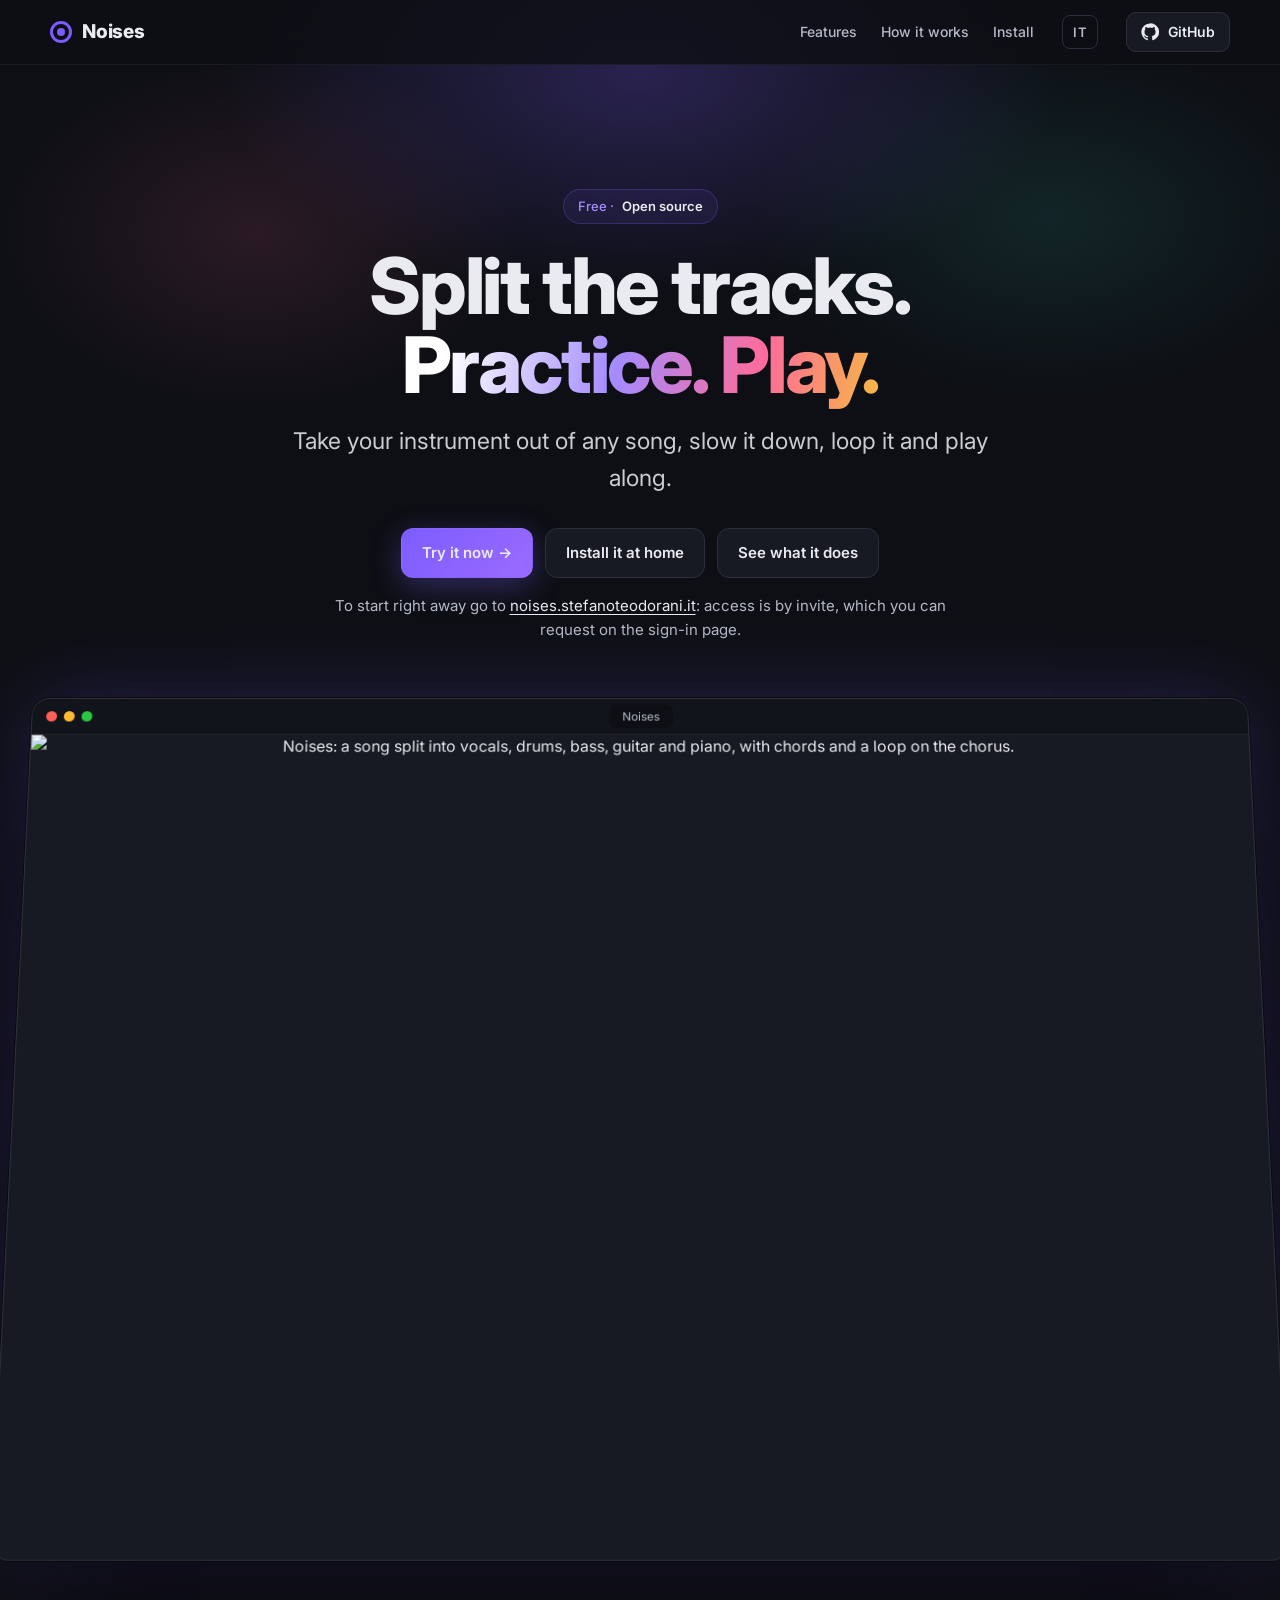
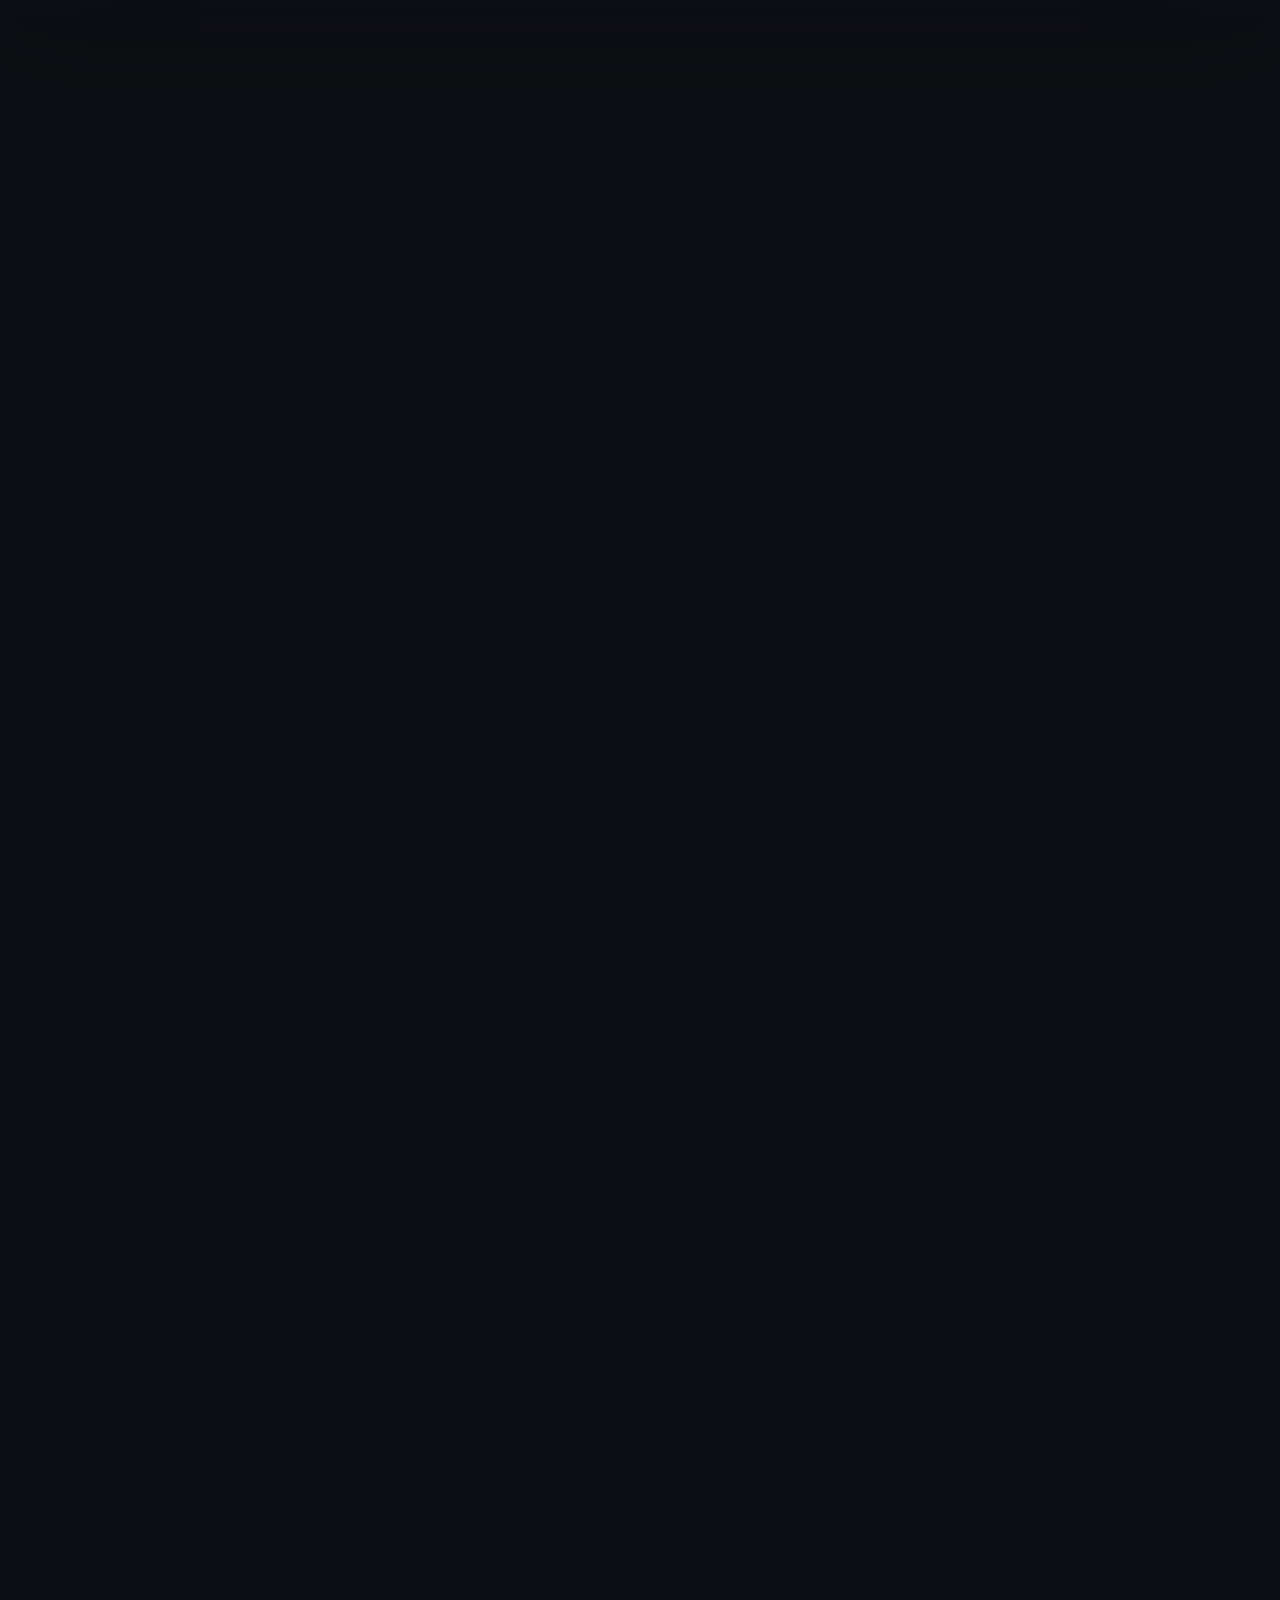
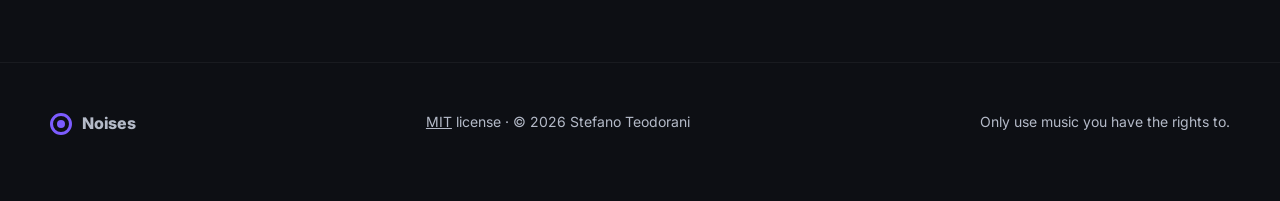
==== commit 43f475a9: "Versione 2.3.0 Landing page: invito a provare subito Noises su noises.stefanoteodorani.it.  Co-Autho" ====
--- a/docs/index.html
+++ b/docs/index.html
@@ -65,9 +65,11 @@
     <h1>Separa le tracce.<br><span class="grad">Studia. Suona.</span></h1>
     <p class="lead">Togli il tuo strumento da qualsiasi brano, rallentalo, mettilo in loop e suonaci sopra.</p>
     <div class="cta">
-      <a class="btn primary" href="#installa">Inizia →</a>
+      <a class="btn primary" href="https://noises.stefanoteodorani.it">Provalo subito →</a>
+      <a class="btn" href="#installa">Installalo a casa tua</a>
       <a class="btn" href="#funzionalita">Scopri cosa fa</a>
     </div>
+    <p class="cta-note">Per iniziare subito vai su <a href="https://noises.stefanoteodorani.it">noises.stefanoteodorani.it</a>: si entra su invito, da richiedere nella pagina di accesso.</p>
   </div>
   <div class="shot">
     <div class="frame" id="hero-frame">
@@ -139,6 +141,7 @@
         <a class="btn primary" href="https://github.com/teopost/noises#avvio-rapido">Guida all'installazione →</a>
         <a class="btn" href="https://github.com/teopost/noises">Vai su GitHub</a>
       </div>
+      <p class="cta-note">Non vuoi installare niente? Usalo subito su <a href="https://noises.stefanoteodorani.it">noises.stefanoteodorani.it</a>.</p>
     </div>
   </div>
 </section>
--- a/docs/assets/site.css
+++ b/docs/assets/site.css
@@ -70,6 +70,8 @@
 .grad { background: linear-gradient(100deg, #fff 10%, var(--accent-2) 45%, var(--pink) 75%, var(--amber)); -webkit-background-clip: text; background-clip: text; color: transparent; }
 .lead { color: var(--text); opacity: .86; font-size: clamp(19px, 2.4vw, 23px); max-width: 720px; margin: 0 auto 32px; }
 .cta { display: flex; gap: 12px; justify-content: center; flex-wrap: wrap; }
+.cta-note { margin: 16px auto 0; max-width: 640px; text-align: center; color: var(--muted); font-size: 15px; }
+.cta-note a { color: var(--text); text-decoration: underline; text-underline-offset: 3px; }
 .meta { margin-top: 22px; display: flex; gap: 18px; justify-content: center; flex-wrap: wrap; color: var(--muted); font-size: 13px; }
 .meta span { display: inline-flex; align-items: center; gap: 6px; }
 .meta span::before { content: ''; width: 6px; height: 6px; border-radius: 50%; background: var(--green); }
